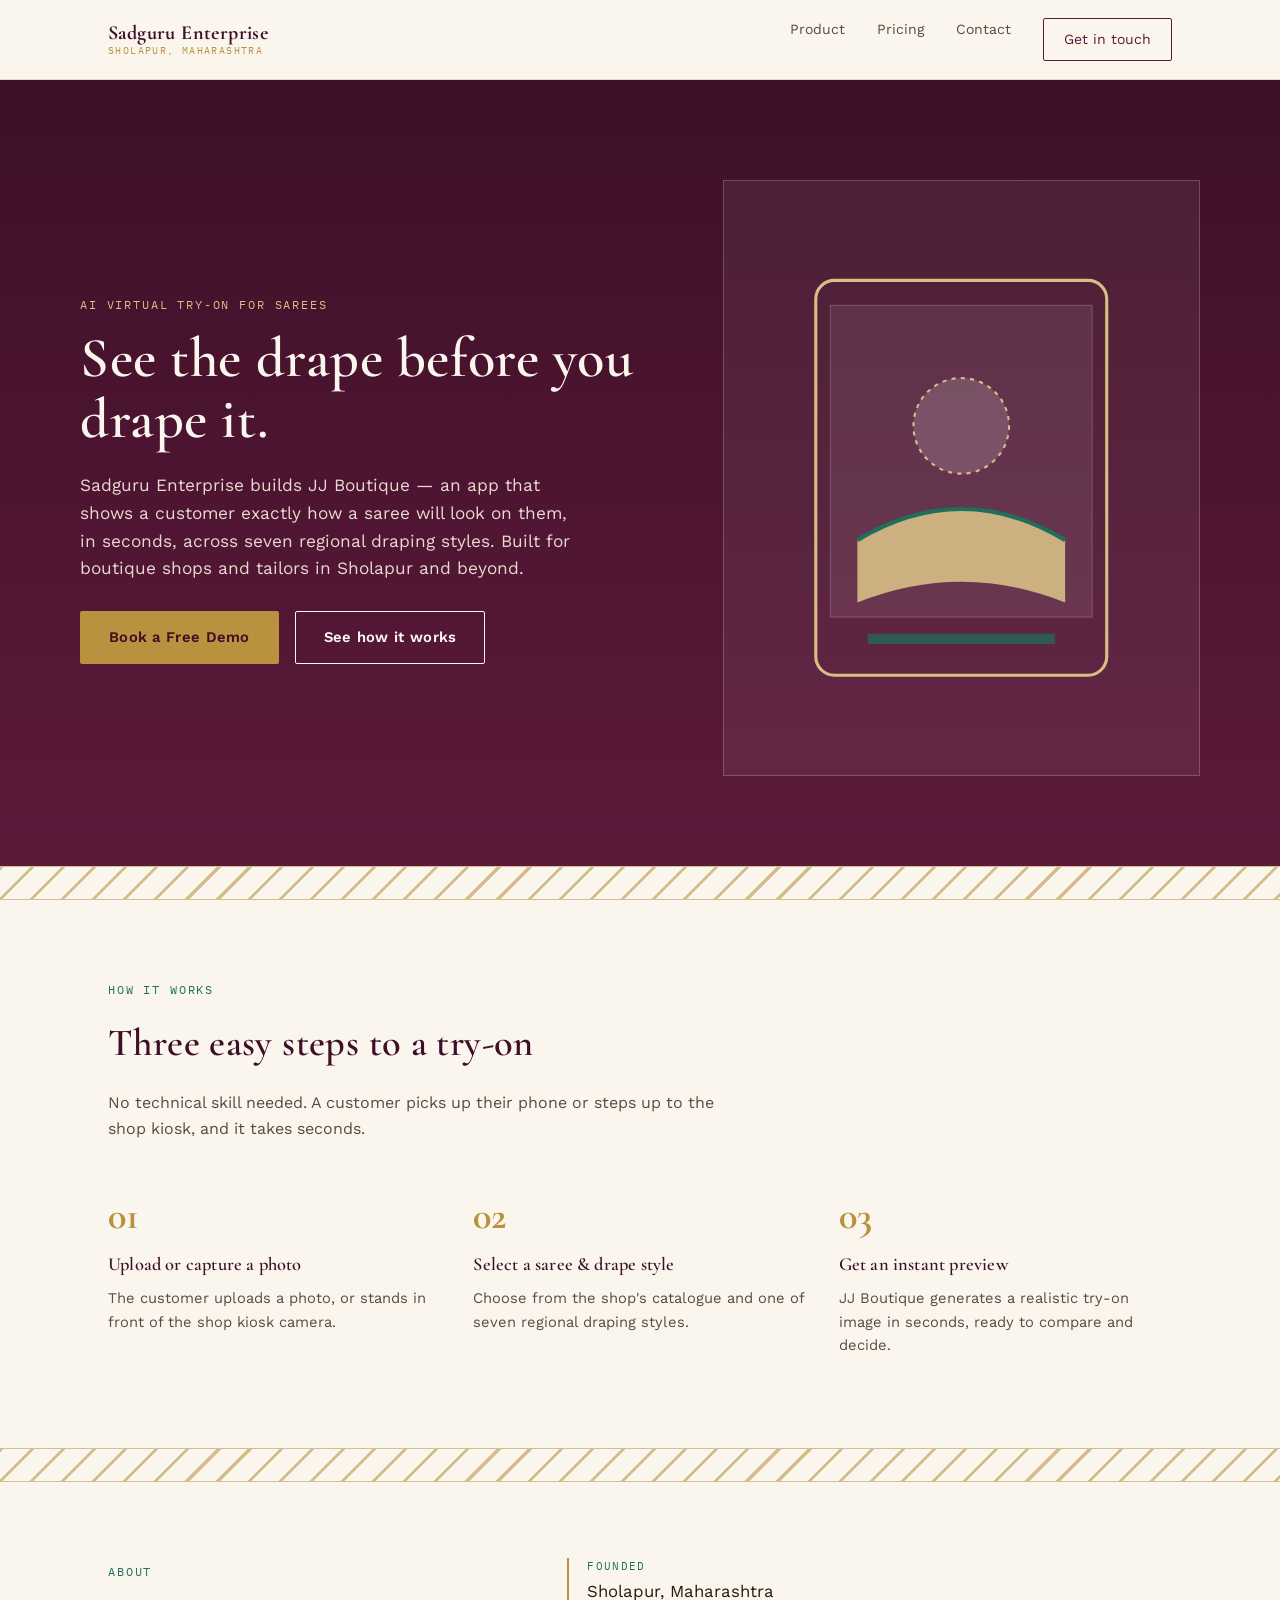
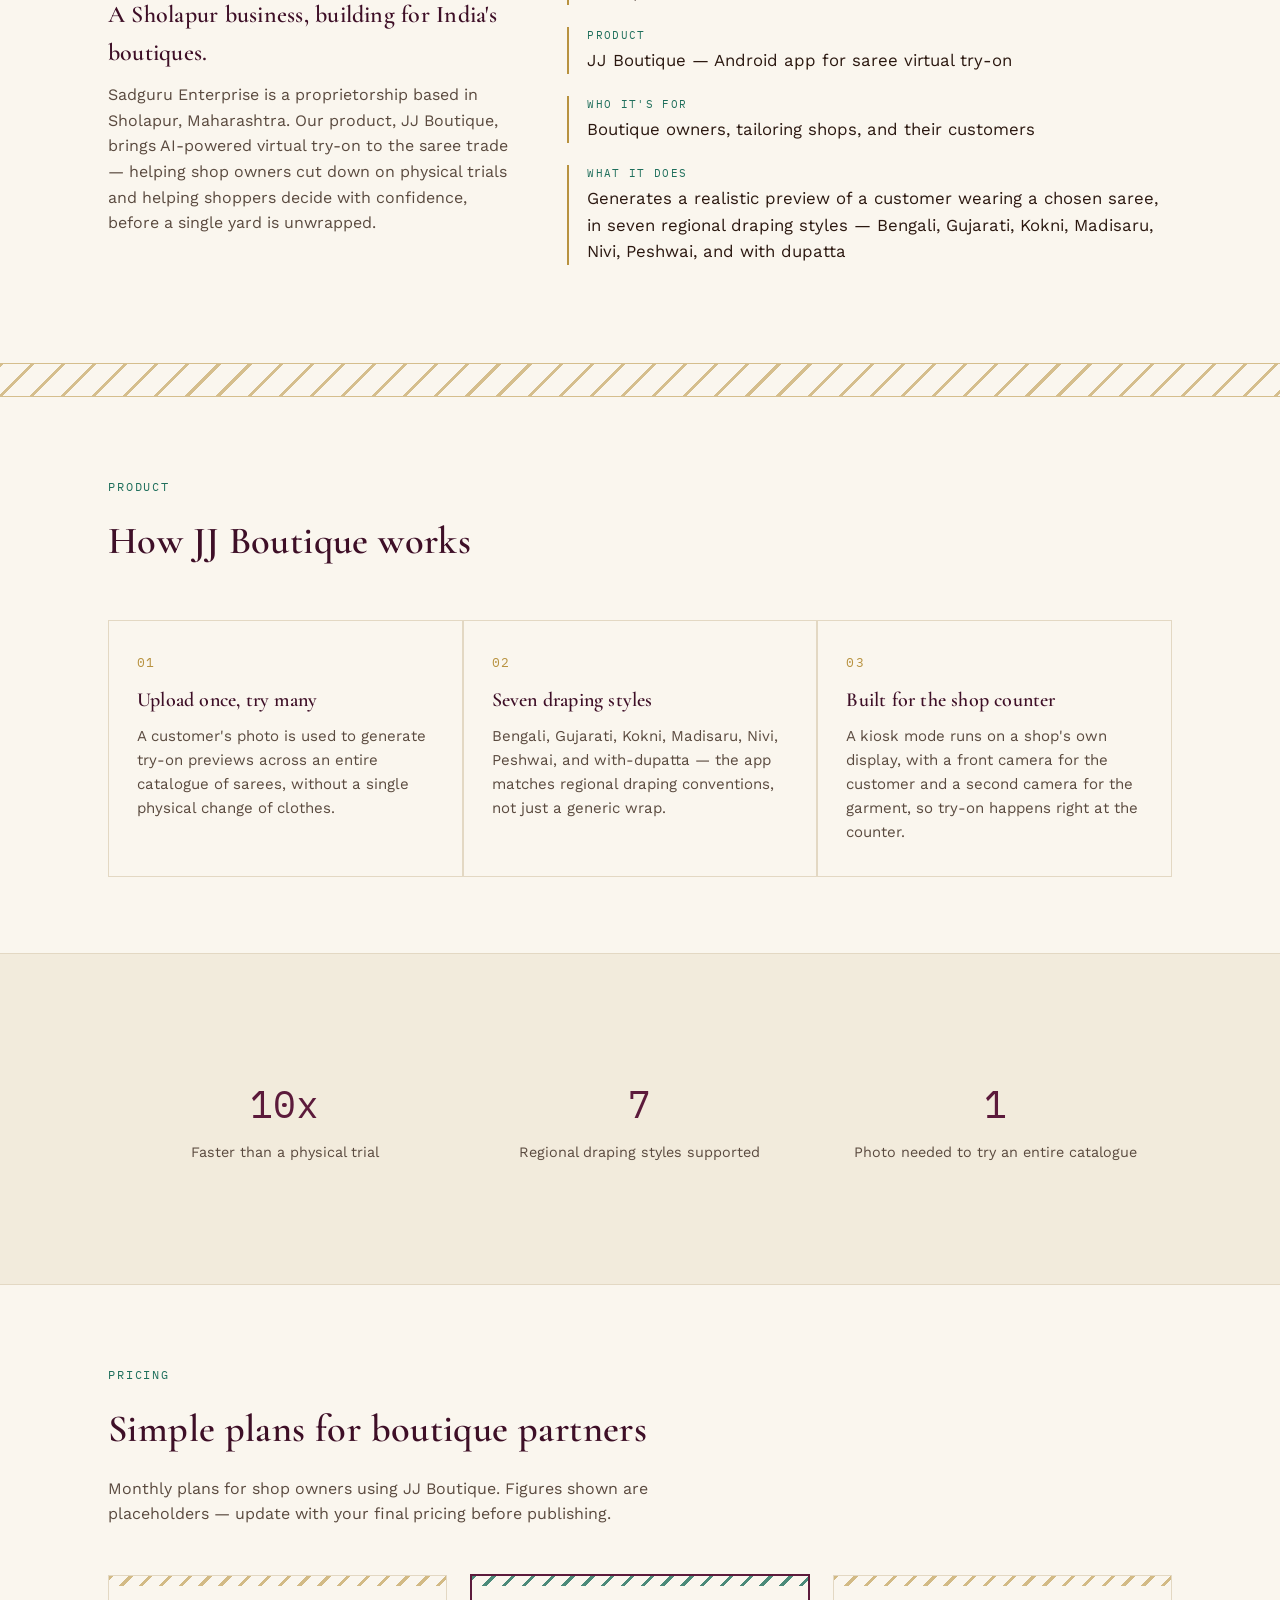
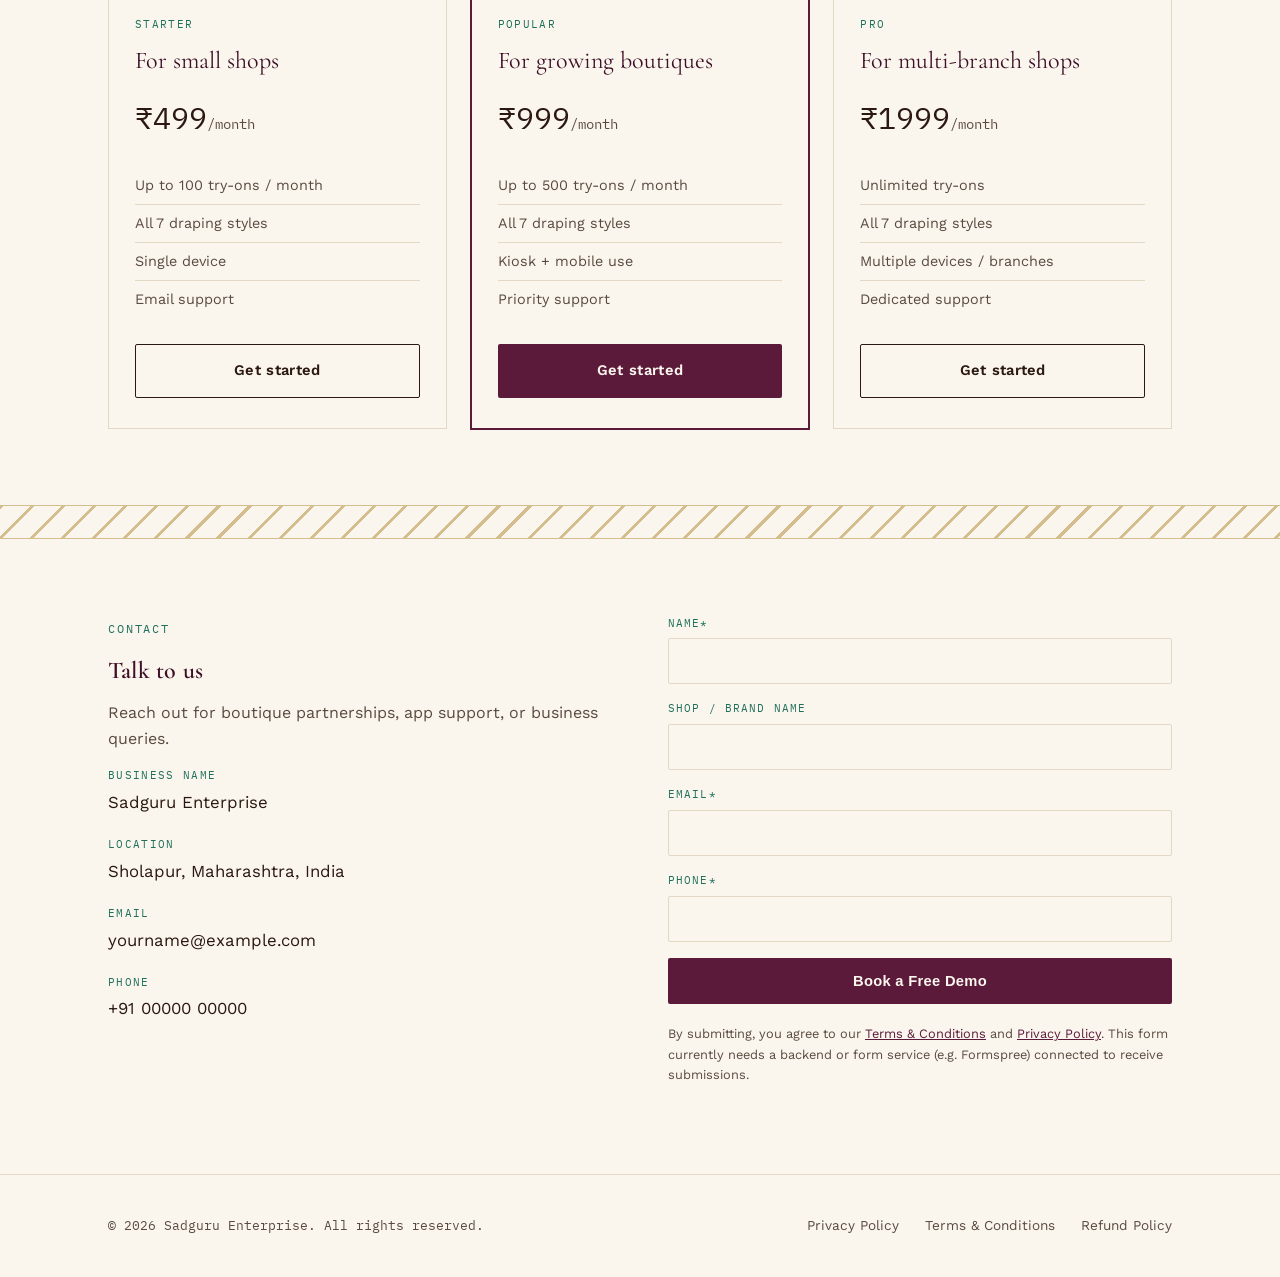
==== index.html @ 40f7894e "." ====
<!DOCTYPE html>
<html lang="en">
<head>
<meta charset="UTF-8">
<meta name="viewport" content="width=device-width, initial-scale=1.0">
<title>Sadguru Enterprise — Makers of JJ Boutique</title>
<meta name="description" content="Sadguru Enterprise, Sholapur — creators of JJ Boutique, an AI-powered saree virtual try-on app for boutiques, tailors and shoppers.">
<link rel="preconnect" href="https://fonts.googleapis.com">
<link href="https://fonts.googleapis.com/css2?family=Cormorant+Garamond:wght@500;600;700&family=Work+Sans:wght@400;500;600&family=IBM+Plex+Mono:wght@400;500&display=swap" rel="stylesheet">
<link rel="stylesheet" href="style.css">
</head>
<body>

<header>
  <div class="nav">
    <a href="#top" class="brand">
      <span class="brand-name">Sadguru Enterprise</span>
      <span class="brand-sub">Sholapur, Maharashtra</span>
    </a>
    <nav class="nav-links">
      <a href="#product">Product</a>
      <a href="#pricing">Pricing</a>
      <a href="#contact">Contact</a>
      <a href="#contact" class="nav-cta">Get in touch</a>
    </nav>
    <button class="menu-toggle" aria-label="Menu">&#9776;</button>
  </div>
</header>

<main id="top">

  <section class="hero-band">
    <div class="wrap hero" style="padding:0;">
      <div>
        <span class="eyebrow">AI Virtual Try-On for Sarees</span>
        <h1>See the drape before you drape it.</h1>
        <p class="lead">Sadguru Enterprise builds JJ Boutique — an app that shows a customer exactly how a saree will look on them, in seconds, across seven regional draping styles. Built for boutique shops and tailors in Sholapur and beyond.</p>
        <div class="hero-ctas">
          <a href="#contact" class="btn btn-primary">Book a Free Demo</a>
          <a href="#product" class="btn btn-ghost">See how it works</a>
        </div>
      </div>
      <div class="hero-art" style="background:rgba(255,255,255,.06); border-color:rgba(255,255,255,.2);">
        <svg viewBox="0 0 320 400" xmlns="http://www.w3.org/2000/svg" style="width:70%;">
          <rect x="20" y="10" width="280" height="380" rx="18" fill="none" stroke="#D8BE84" stroke-width="3"/>
          <rect x="34" y="34" width="252" height="300" fill="rgba(255,255,255,.08)" stroke="rgba(255,255,255,.2)"/>
          <path d="M60 260 Q160 200 260 260 L260 320 Q160 280 60 320 Z" fill="#D8BE84" opacity="0.9"/>
          <path d="M60 260 Q160 200 260 260" fill="none" stroke="#1F6F5C" stroke-width="4"/>
          <circle cx="160" cy="150" r="46" fill="rgba(255,255,255,.15)"/>
          <circle cx="160" cy="150" r="46" fill="none" stroke="#D8BE84" stroke-width="2" stroke-dasharray="4 5"/>
          <rect x="70" y="350" width="180" height="10" fill="#1F6F5C" opacity="0.7"/>
        </svg>
      </div>
    </div>
  </section>

  <div class="kinaari"></div>

  <section id="steps">
    <div class="wrap">
      <div class="section-head">
        <span class="eyebrow">How it works</span>
        <h2>Three easy steps to a try-on</h2>
        <p>No technical skill needed. A customer picks up their phone or steps up to the shop kiosk, and it takes seconds.</p>
      </div>
      <div class="steps">
        <div class="step">
          <div class="step-num">01</div>
          <h3>Upload or capture a photo</h3>
          <p>The customer uploads a photo, or stands in front of the shop kiosk camera.</p>
        </div>
        <div class="step">
          <div class="step-num">02</div>
          <h3>Select a saree &amp; drape style</h3>
          <p>Choose from the shop's catalogue and one of seven regional draping styles.</p>
        </div>
        <div class="step">
          <div class="step-num">03</div>
          <h3>Get an instant preview</h3>
          <p>JJ Boutique generates a realistic try-on image in seconds, ready to compare and decide.</p>
        </div>
      </div>
    </div>
  </section>

  <div class="kinaari"></div>

  <section id="about">
    <div class="wrap about-grid">
      <div>
        <span class="eyebrow">About</span>
        <h2>A Sholapur business, building for India's boutiques.</h2>
        <p>Sadguru Enterprise is a proprietorship based in Sholapur, Maharashtra. Our product, JJ Boutique, brings AI-powered virtual try-on to the saree trade — helping shop owners cut down on physical trials and helping shoppers decide with confidence, before a single yard is unwrapped.</p>
      </div>
      <div>
        <div class="about-fact">
          <div class="label">Founded</div>
          <div class="value">Sholapur, Maharashtra</div>
        </div>
        <div class="about-fact">
          <div class="label">Product</div>
          <div class="value">JJ Boutique — Android app for saree virtual try-on</div>
        </div>
        <div class="about-fact">
          <div class="label">Who it's for</div>
          <div class="value">Boutique owners, tailoring shops, and their customers</div>
        </div>
        <div class="about-fact">
          <div class="label">What it does</div>
          <div class="value">Generates a realistic preview of a customer wearing a chosen saree, in seven regional draping styles — Bengali, Gujarati, Kokni, Madisaru, Nivi, Peshwai, and with dupatta</div>
        </div>
      </div>
    </div>
  </section>

  <div class="kinaari"></div>

  <section id="product">
    <div class="wrap">
      <div class="section-head">
        <span class="eyebrow">Product</span>
        <h2>How JJ Boutique works</h2>
      </div>
      <div class="feature-grid">
        <div class="feature-card">
          <div class="num">01</div>
          <h3>Upload once, try many</h3>
          <p>A customer's photo is used to generate try-on previews across an entire catalogue of sarees, without a single physical change of clothes.</p>
        </div>
        <div class="feature-card">
          <div class="num">02</div>
          <h3>Seven draping styles</h3>
          <p>Bengali, Gujarati, Kokni, Madisaru, Nivi, Peshwai, and with-dupatta — the app matches regional draping conventions, not just a generic wrap.</p>
        </div>
        <div class="feature-card">
          <div class="num">03</div>
          <h3>Built for the shop counter</h3>
          <p>A kiosk mode runs on a shop's own display, with a front camera for the customer and a second camera for the garment, so try-on happens right at the counter.</p>
        </div>
      </div>
    </div>
  </section>

  <section class="stats-band">
    <div class="wrap">
      <div class="stats-grid">
        <div class="stat">
          <div class="stat-num">10x</div>
          <div class="stat-label">Faster than a physical trial</div>
        </div>
        <div class="stat">
          <div class="stat-num">7</div>
          <div class="stat-label">Regional draping styles supported</div>
        </div>
        <div class="stat">
          <div class="stat-num">1</div>
          <div class="stat-label">Photo needed to try an entire catalogue</div>
        </div>
      </div>
    </div>
  </section>

  <section id="pricing">
    <div class="wrap">
      <div class="section-head">
        <span class="eyebrow">Pricing</span>
        <h2>Simple plans for boutique partners</h2>
        <p>Monthly plans for shop owners using JJ Boutique. Figures shown are placeholders — update with your final pricing before publishing.</p>
      </div>
      <div class="pricing-grid">
        <div class="plan">
          <div class="plan-band"></div>
          <div class="plan-body">
            <div class="plan-tag">Starter</div>
            <div class="plan-name">For small shops</div>
            <div class="plan-price">₹499<span>/month</span></div>
            <ul>
              <li>Up to 100 try-ons / month</li>
              <li>All 7 draping styles</li>
              <li>Single device</li>
              <li>Email support</li>
            </ul>
            <a href="#contact" class="btn btn-ghost">Get started</a>
          </div>
        </div>
        <div class="plan popular">
          <div class="plan-band"></div>
          <div class="plan-body">
            <div class="plan-tag">Popular</div>
            <div class="plan-name">For growing boutiques</div>
            <div class="plan-price">₹999<span>/month</span></div>
            <ul>
              <li>Up to 500 try-ons / month</li>
              <li>All 7 draping styles</li>
              <li>Kiosk + mobile use</li>
              <li>Priority support</li>
            </ul>
            <a href="#contact" class="btn btn-primary">Get started</a>
          </div>
        </div>
        <div class="plan">
          <div class="plan-band"></div>
          <div class="plan-body">
            <div class="plan-tag">Pro</div>
            <div class="plan-name">For multi-branch shops</div>
            <div class="plan-price">₹1999<span>/month</span></div>
            <ul>
              <li>Unlimited try-ons</li>
              <li>All 7 draping styles</li>
              <li>Multiple devices / branches</li>
              <li>Dedicated support</li>
            </ul>
            <a href="#contact" class="btn btn-ghost">Get started</a>
          </div>
        </div>
      </div>
    </div>
  </section>

  <div class="kinaari"></div>

  <section id="contact">
    <div class="wrap contact-grid">
      <div>
        <span class="eyebrow">Contact</span>
        <h2>Talk to us</h2>
        <p>Reach out for boutique partnerships, app support, or business queries.</p>
        <div class="contact-item">
          <div class="label">Business name</div>
          <div class="value">Sadguru Enterprise</div>
        </div>
        <div class="contact-item">
          <div class="label">Location</div>
          <div class="value">Sholapur, Maharashtra, India</div>
        </div>
        <div class="contact-item">
          <div class="label">Email</div>
          <div class="value">yourname@example.com</div>
        </div>
        <div class="contact-item">
          <div class="label">Phone</div>
          <div class="value">+91 00000 00000</div>
        </div>
      </div>
      <div>
        <form class="contact-form" id="leadForm">
          <div>
            <label for="f-name">Name*</label>
            <input type="text" id="f-name" name="name" required>
          </div>
          <div>
            <label for="f-brand">Shop / Brand name</label>
            <input type="text" id="f-brand" name="brand">
          </div>
          <div>
            <label for="f-email">Email*</label>
            <input type="email" id="f-email" name="email" required>
          </div>
          <div>
            <label for="f-phone">Phone*</label>
            <input type="tel" id="f-phone" name="phone" required>
          </div>
          <button type="submit" class="btn btn-primary">Book a Free Demo</button>
          <p class="form-note">By submitting, you agree to our <a href="terms-and-conditions.html">Terms &amp; Conditions</a> and <a href="privacy-policy.html">Privacy Policy</a>. This form currently needs a backend or form service (e.g. Formspree) connected to receive submissions.</p>
        </form>
      </div>
    </div>
  </section>

</main>

<footer>
  <div class="wrap footer-grid">
    <div class="footer-copy">&copy; <span id="year"></span> Sadguru Enterprise. All rights reserved.</div>
    <div class="footer-links">
      <a href="privacy-policy.html">Privacy Policy</a>
      <a href="terms-and-conditions.html">Terms &amp; Conditions</a>
      <a href="refund-policy.html">Refund Policy</a>
    </div>
  </div>
</footer>

<script src="script.js"></script>
</body>
</html>
---- style.css ----
/* ===================================================
   Sadguru Enterprise — Design Tokens
   Palette inspired by saree zari-work: deep aubergine
   wine, antique brass, jade thread-accent, ivory ground.
   =================================================== */
:root{
  --ivory: #FAF6EE;
  --ivory-deep: #F2EBDC;
  --ink: #2B1810;
  --ink-soft: #5A4A3F;
  --wine: #5C1A3B;
  --wine-deep: #3E0F27;
  --gold: #B8923F;
  --gold-soft: #D8BE84;
  --jade: #1F6F5C;
  --line: #E3D8C3;
  --radius: 2px;
  --max: 1120px;

  --font-display: "Cormorant Garamond", "Georgia", serif;
  --font-body: "Work Sans", -apple-system, sans-serif;
  --font-mono: "IBM Plex Mono", monospace;
}

*{ box-sizing: border-box; }
html{ scroll-behavior: smooth; }
body{
  margin:0;
  background: var(--ivory);
  color: var(--ink);
  font-family: var(--font-body);
  line-height: 1.6;
  -webkit-font-smoothing: antialiased;
}
img,svg{ max-width:100%; display:block; }
a{ color: inherit; text-decoration:none; }
h1,h2,h3{
  font-family: var(--font-display);
  font-weight:600;
  color: var(--wine-deep);
  margin:0 0 .4em;
  letter-spacing: .01em;
}
p{ margin:0 0 1em; color: var(--ink-soft); }
.wrap{ max-width: var(--max); margin:0 auto; padding:0 28px; }
.eyebrow{
  font-family: var(--font-mono);
  font-size: .72rem;
  letter-spacing: .16em;
  text-transform: uppercase;
  color: var(--jade);
  display:inline-block;
  margin-bottom: 14px;
}

/* ---------- Header ---------- */
header{
  position: sticky; top:0; z-index: 50;
  background: rgba(250,246,238,.92);
  backdrop-filter: blur(8px);
  border-bottom: 1px solid var(--line);
}
.nav{
  display:flex; align-items:center; justify-content:space-between;
  padding: 18px 28px;
  max-width: var(--max); margin:0 auto;
}
.brand{ display:flex; flex-direction:column; line-height:1.1; }
.brand-name{
  font-family: var(--font-display);
  font-weight:700; font-size:1.25rem; color: var(--wine-deep);
  letter-spacing: .02em;
}
.brand-sub{
  font-family: var(--font-mono); font-size:.62rem;
  letter-spacing:.14em; text-transform:uppercase; color: var(--gold);
  margin-top:2px;
}
.nav-links{ display:flex; gap:32px; }
.nav-links a{
  font-size:.88rem; color: var(--ink-soft);
  transition: color .2s;
}
.nav-links a:hover{ color: var(--wine); }
.nav-cta{
  border:1px solid var(--wine); padding:9px 20px;
  font-size:.85rem; color: var(--wine) !important;
  border-radius: var(--radius);
}
.nav-cta:hover{ background: var(--wine); color: var(--ivory) !important; }
.menu-toggle{ display:none; background:none; border:none; font-size:1.5rem; color:var(--wine); cursor:pointer; }

/* ---------- Woven border divider (signature element) ---------- */
.kinaari{
  height: 34px;
  width:100%;
  background-image: repeating-linear-gradient(
    135deg,
    var(--gold) 0 3px,
    transparent 3px 22px
  );
  position: relative;
  opacity:.55;
}
.kinaari::before, .kinaari::after{
  content:"";
  position:absolute; left:0; right:0; height:1px;
  background: var(--gold);
}
.kinaari::before{ top:0; }
.kinaari::after{ bottom:0; }

/* ---------- Hero ---------- */
.hero{
  padding: 88px 0 70px;
  display:grid; grid-template-columns: 1.1fr .9fr; gap:60px; align-items:center;
}
.hero h1{ font-size: clamp(2.4rem, 4.4vw, 3.6rem); line-height:1.08; }
.hero p.lead{ font-size:1.08rem; max-width: 46ch; }
.hero-ctas{ display:flex; gap:16px; margin-top:28px; flex-wrap:wrap; }
.btn{
  display:inline-block; padding:14px 28px;
  font-size:.92rem; font-weight:600; letter-spacing:.02em;
  border-radius: var(--radius); border:1px solid transparent;
  cursor:pointer; transition: all .2s;
}
.btn-primary{ background: var(--wine); color: var(--ivory); }
.btn-primary:hover{ background: var(--wine-deep); }
.btn-ghost{ border-color: var(--ink); color: var(--ink); }
.btn-ghost:hover{ border-color: var(--wine); color: var(--wine); }

.hero-art{
  aspect-ratio: 4/5; background: var(--ivory-deep);
  border: 1px solid var(--line);
  display:flex; align-items:center; justify-content:center;
  position:relative; overflow:hidden;
}

/* ---------- Section shell ---------- */
section{ padding: 76px 0; }
.section-head{ max-width: 640px; margin-bottom: 48px; }
.section-head h2{ font-size: clamp(1.8rem,3vw,2.4rem); }

/* ---------- About ---------- */
.about-grid{ display:grid; grid-template-columns: .8fr 1.2fr; gap:56px; }
.about-fact{ border-left:2px solid var(--gold); padding-left:18px; margin-bottom:22px; }
.about-fact .label{ font-family: var(--font-mono); font-size:.7rem; letter-spacing:.12em; text-transform:uppercase; color:var(--jade); }
.about-fact .value{ font-size:1.05rem; color: var(--ink); margin-top:2px; }

/* ---------- Features ---------- */
.feature-grid{ display:grid; grid-template-columns: repeat(3,1fr); gap:2px; background: var(--line); border:1px solid var(--line); }
.feature-card{ background: var(--ivory); padding:32px 28px; }
.feature-card .num{ font-family: var(--font-mono); color: var(--gold); font-size:.8rem; letter-spacing:.1em; }
.feature-card h3{ font-size:1.25rem; margin-top:10px; }
.feature-card p{ font-size:.94rem; margin-bottom:0; }

/* ---------- Pricing ---------- */
.pricing-grid{ display:grid; grid-template-columns: repeat(3,1fr); gap:24px; }
.plan{
  border:1px solid var(--line); background: var(--ivory);
  padding:0; position:relative; display:flex; flex-direction:column;
}
.plan-band{ height:10px; background-image: repeating-linear-gradient(135deg, var(--gold) 0 3px, transparent 3px 14px); opacity:.6; }
.plan.popular{ border-color: var(--wine); box-shadow: 0 0 0 1px var(--wine); }
.plan.popular .plan-band{ background-image: repeating-linear-gradient(135deg, var(--jade) 0 3px, transparent 3px 14px); opacity:.8; }
.plan-body{ padding: 30px 26px; flex:1; display:flex; flex-direction:column; }
.plan-tag{ font-family: var(--font-mono); font-size:.7rem; letter-spacing:.12em; text-transform:uppercase; color: var(--jade); margin-bottom:8px; }
.plan-name{ font-family: var(--font-display); font-size:1.5rem; color: var(--wine-deep); }
.plan-price{ font-family: var(--font-mono); font-size:1.9rem; color: var(--ink); margin:14px 0 4px; }
.plan-price span{ font-size:.85rem; color: var(--ink-soft); }
.plan ul{ list-style:none; padding:0; margin:20px 0 26px; flex:1; }
.plan li{ font-size:.9rem; color: var(--ink-soft); padding:7px 0; border-top:1px solid var(--line); }
.plan li:first-child{ border-top:none; }
.plan .btn{ width:100%; text-align:center; }

/* ---------- Hero (SaaS-style, full bleed) ---------- */
.hero-band{
  background: linear-gradient(180deg, var(--wine-deep) 0%, var(--wine) 100%);
  color: var(--ivory);
  padding: 100px 0 90px;
}
.hero-band .eyebrow{ color: var(--gold-soft); }
.hero-band h1{ color: var(--ivory); }
.hero-band p.lead{ color: #E9D9CF; }
.hero-band .btn-primary{ background: var(--gold); color: var(--wine-deep); }
.hero-band .btn-primary:hover{ background: var(--gold-soft); }
.hero-band .btn-ghost{ border-color: var(--ivory); color: var(--ivory); }
.hero-band .btn-ghost:hover{ border-color: var(--gold-soft); color: var(--gold-soft); }

/* ---------- Steps ---------- */
.steps{ display:grid; grid-template-columns: repeat(3,1fr); gap:32px; counter-reset: step; }
.step{ position:relative; padding-top:8px; }
.step .step-num{
  font-family: var(--font-display); font-size:2.4rem; font-weight:700;
  color: var(--gold); line-height:1; margin-bottom:14px;
}
.step h3{ font-size:1.15rem; margin-bottom:8px; }
.step p{ font-size:.92rem; }

/* ---------- Stats ---------- */
.stats-band{ background: var(--ivory-deep); border-top:1px solid var(--line); border-bottom:1px solid var(--line); }
.stats-grid{ display:grid; grid-template-columns: repeat(3,1fr); gap:2px; }
.stat{ text-align:center; padding: 44px 20px; }
.stat .stat-num{ font-family: var(--font-mono); font-size:2.4rem; color: var(--wine); }
.stat .stat-label{ font-size:.9rem; color: var(--ink-soft); margin-top:6px; }

/* ---------- Contact ---------- */
.contact-grid{ display:grid; grid-template-columns: 1fr 1fr; gap:56px; }
.contact-item{ margin-bottom:20px; }
.contact-item .label{ font-family: var(--font-mono); font-size:.7rem; letter-spacing:.12em; text-transform:uppercase; color: var(--jade); }
.contact-item .value{ font-size:1.05rem; margin-top:4px; }

.contact-form{ display:flex; flex-direction:column; gap:16px; }
.contact-form label{
  font-family: var(--font-mono); font-size:.7rem; letter-spacing:.1em;
  text-transform:uppercase; color: var(--jade); margin-bottom:6px; display:block;
}
.contact-form input{
  width:100%; padding:13px 14px; border:1px solid var(--line);
  background: var(--ivory); font-family: var(--font-body); font-size:.95rem;
  border-radius: var(--radius); color: var(--ink);
}
.contact-form input:focus{ outline:2px solid var(--jade); outline-offset:1px; }
.form-note{ font-size:.8rem; color: var(--ink-soft); margin-top:4px; }
.form-note a{ color: var(--wine); text-decoration:underline; }

/* ---------- Footer ---------- */
footer{ border-top:1px solid var(--line); padding: 40px 0; }
.footer-grid{ display:flex; justify-content:space-between; align-items:center; flex-wrap:wrap; gap:16px; }
.footer-links{ display:flex; gap:26px; }
.footer-links a{ font-size:.85rem; color: var(--ink-soft); }
.footer-links a:hover{ color: var(--wine); }
.footer-copy{ font-size:.8rem; color: var(--ink-soft); font-family: var(--font-mono); }

/* ---------- Legal pages ---------- */
.legal{ padding: 60px 0 90px; }
.legal .wrap{ max-width: 760px; }
.legal h2{ font-size:1.9rem; margin-top:2.2em; }
.legal h2:first-of-type{ margin-top:0; }
.legal p, .legal li{ color: var(--ink-soft); font-size:.98rem; }
.legal .updated{ font-family: var(--font-mono); font-size:.75rem; color: var(--jade); letter-spacing:.08em; text-transform:uppercase; }

/* ---------- Responsive ---------- */
@media (max-width: 860px){
  .nav-links{ display:none; }
  .menu-toggle{ display:block; }
  .hero{ grid-template-columns:1fr; padding-top:56px; }
  .about-grid, .contact-grid{ grid-template-columns:1fr; gap:36px; }
  .feature-grid{ grid-template-columns:1fr; }
  .pricing-grid{ grid-template-columns:1fr; }
  .steps{ grid-template-columns:1fr; }
  .stats-grid{ grid-template-columns:1fr; }
}
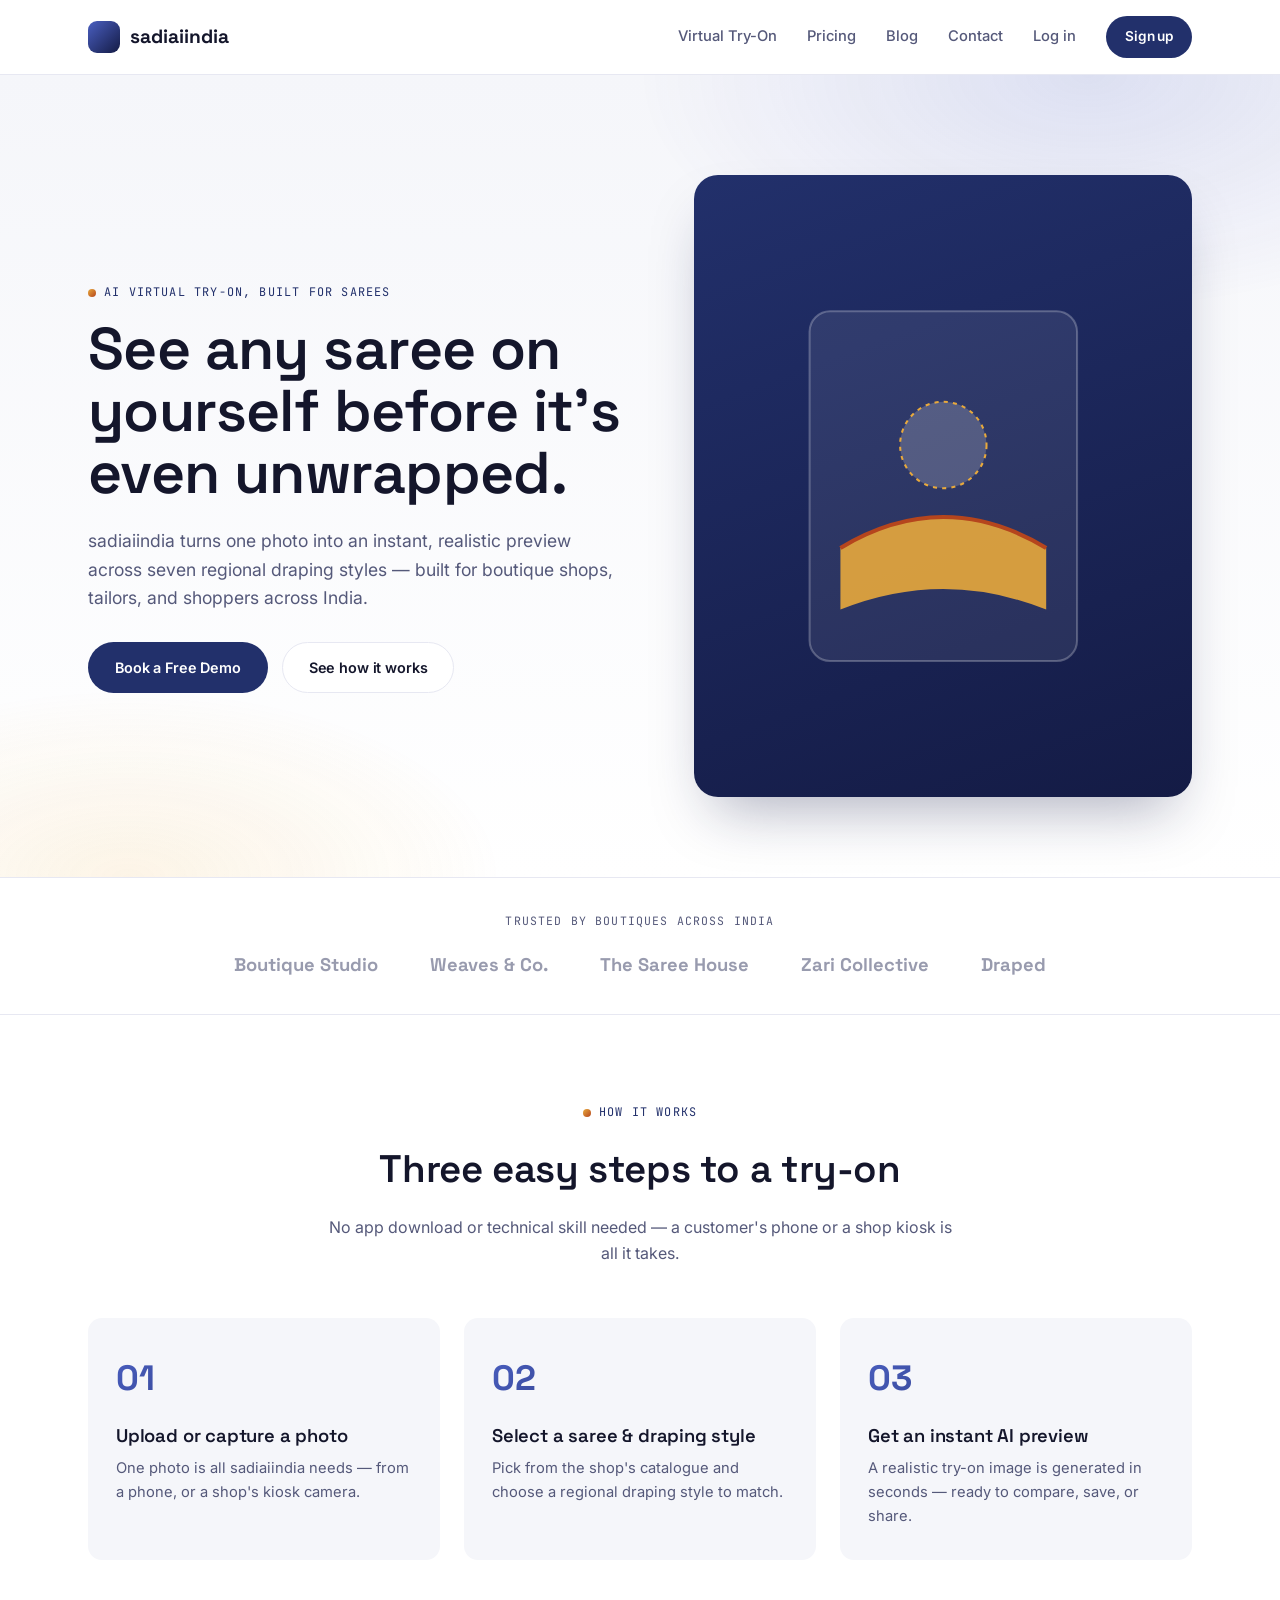
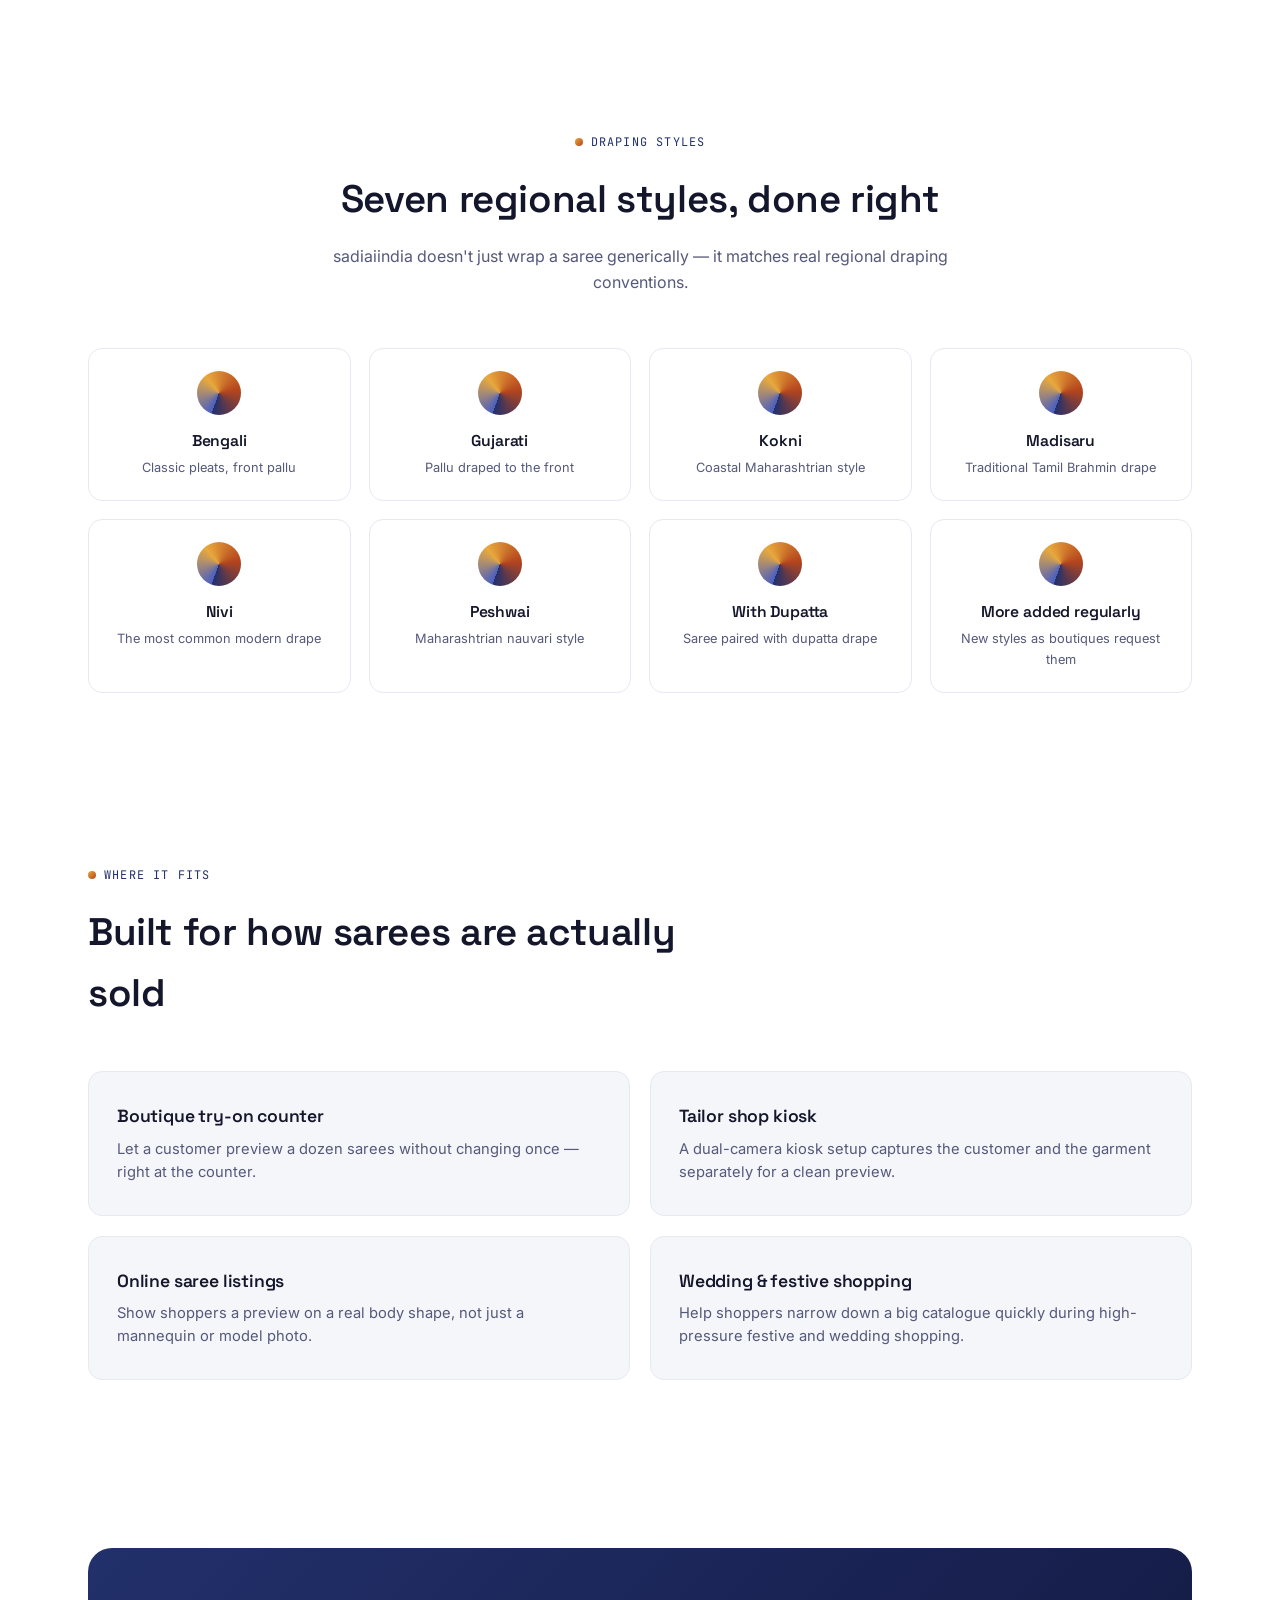
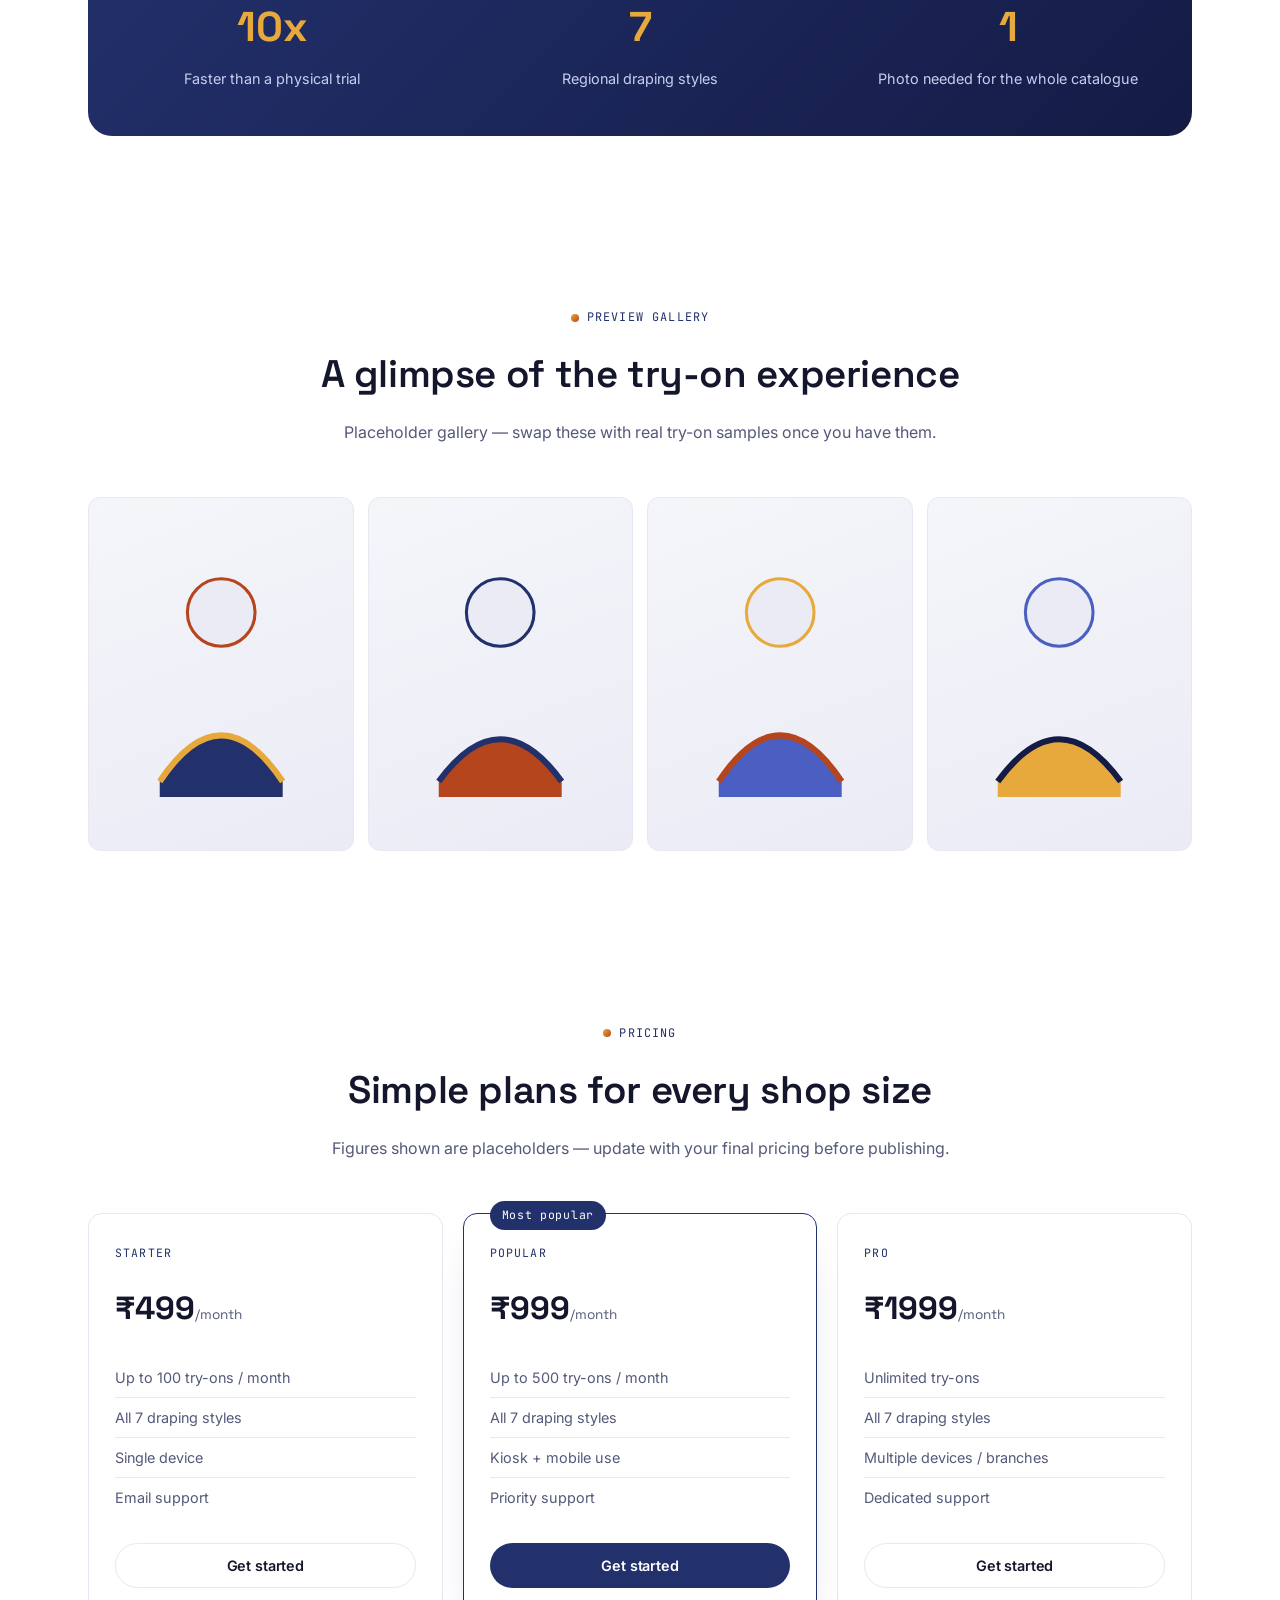
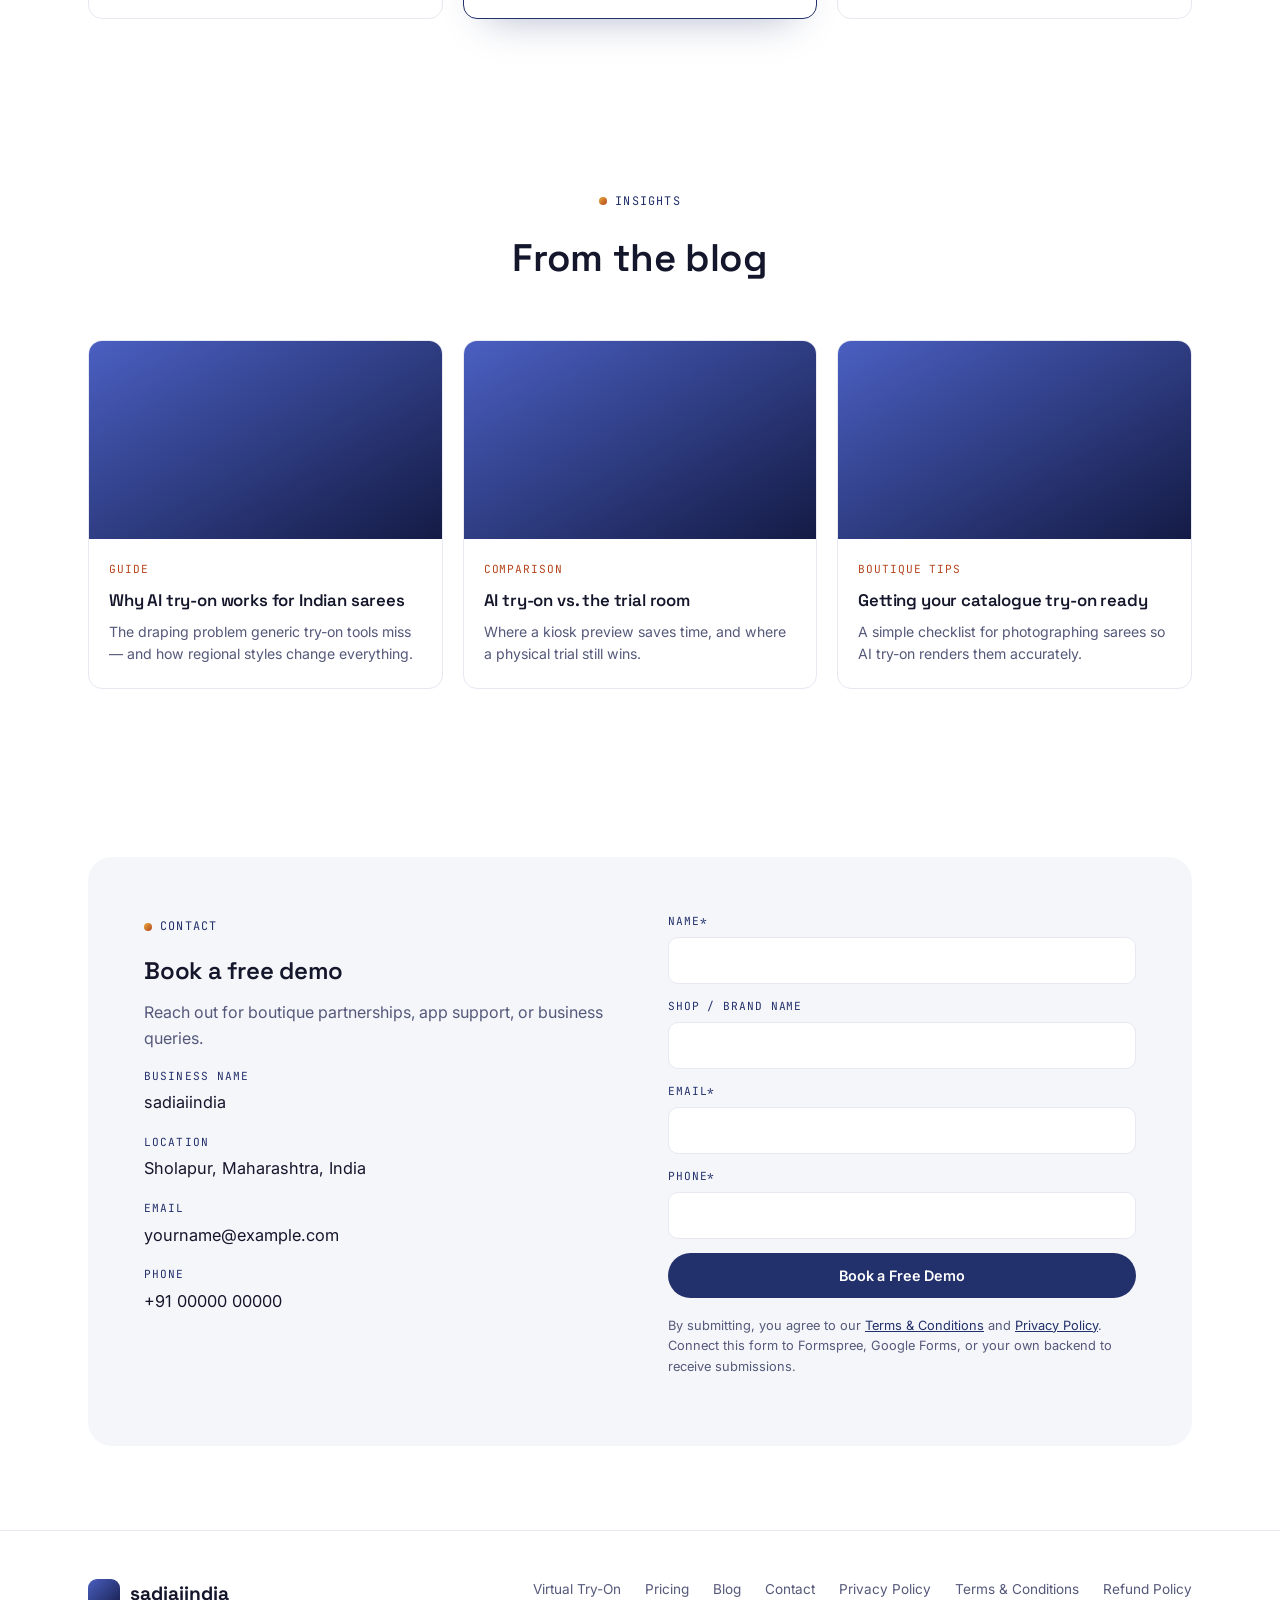
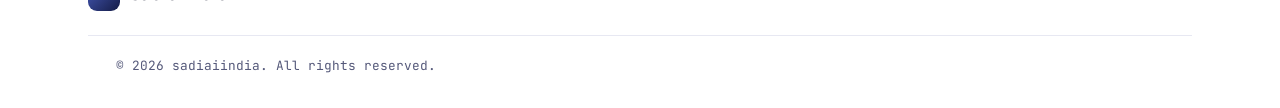
==== commit a7dcc223: "update" ====
--- a/index.html
+++ b/index.html
@@ -3,10 +3,10 @@
 <head>
 <meta charset="UTF-8">
 <meta name="viewport" content="width=device-width, initial-scale=1.0">
-<title>Sadguru Enterprise — Makers of JJ Boutique</title>
-<meta name="description" content="Sadguru Enterprise, Sholapur — creators of JJ Boutique, an AI-powered saree virtual try-on app for boutiques, tailors and shoppers.">
+<title>sadiaiindia — AI Virtual Try-On for Sarees</title>
+<meta name="description" content="sadiaiindia lets boutiques and shoppers preview any saree instantly with AI — seven regional draping styles, one photo, seconds to see it.">
 <link rel="preconnect" href="https://fonts.googleapis.com">
-<link href="https://fonts.googleapis.com/css2?family=Cormorant+Garamond:wght@500;600;700&family=Work+Sans:wght@400;500;600&family=IBM+Plex+Mono:wght@400;500&display=swap" rel="stylesheet">
+<link href="https://fonts.googleapis.com/css2?family=Space+Grotesk:wght@500;600;700&family=Inter:wght@400;500;600;700&family=JetBrains+Mono:wght@400;500&display=swap" rel="stylesheet">
 <link rel="stylesheet" href="style.css">
 </head>
 <body>
@@ -14,14 +14,16 @@
 <header>
   <div class="nav">
     <a href="#top" class="brand">
-      <span class="brand-name">Sadguru Enterprise</span>
-      <span class="brand-sub">Sholapur, Maharashtra</span>
+      <span class="brand-mark"></span>
+      <span class="brand-name">sadiaiindia</span>
     </a>
     <nav class="nav-links">
-      <a href="#product">Product</a>
+      <a href="#try-on">Virtual Try-On</a>
       <a href="#pricing">Pricing</a>
+      <a href="#blog">Blog</a>
       <a href="#contact">Contact</a>
-      <a href="#contact" class="nav-cta">Get in touch</a>
+      <a href="login.html">Log in</a>
+      <a href="signup.html" class="btn btn-primary btn-sm">Sign up</a>
     </nav>
     <button class="menu-toggle" aria-label="Menu">&#9776;</button>
   </div>
@@ -29,132 +31,173 @@
 
 <main id="top">
 
-  <section class="hero-band">
-    <div class="wrap hero" style="padding:0;">
+  <section class="hero">
+    <div class="dye-wash"></div>
+    <div class="wrap hero-inner">
       <div>
-        <span class="eyebrow">AI Virtual Try-On for Sarees</span>
-        <h1>See the drape before you drape it.</h1>
-        <p class="lead">Sadguru Enterprise builds JJ Boutique — an app that shows a customer exactly how a saree will look on them, in seconds, across seven regional draping styles. Built for boutique shops and tailors in Sholapur and beyond.</p>
+        <span class="eyebrow">AI Virtual Try-On, Built for Sarees</span>
+        <h1>See any saree on yourself before it's even unwrapped.</h1>
+        <p class="lead">sadiaiindia turns one photo into an instant, realistic preview across seven regional draping styles — built for boutique shops, tailors, and shoppers across India.</p>
         <div class="hero-ctas">
           <a href="#contact" class="btn btn-primary">Book a Free Demo</a>
-          <a href="#product" class="btn btn-ghost">See how it works</a>
-        </div>
-      </div>
-      <div class="hero-art" style="background:rgba(255,255,255,.06); border-color:rgba(255,255,255,.2);">
-        <svg viewBox="0 0 320 400" xmlns="http://www.w3.org/2000/svg" style="width:70%;">
-          <rect x="20" y="10" width="280" height="380" rx="18" fill="none" stroke="#D8BE84" stroke-width="3"/>
-          <rect x="34" y="34" width="252" height="300" fill="rgba(255,255,255,.08)" stroke="rgba(255,255,255,.2)"/>
-          <path d="M60 260 Q160 200 260 260 L260 320 Q160 280 60 320 Z" fill="#D8BE84" opacity="0.9"/>
-          <path d="M60 260 Q160 200 260 260" fill="none" stroke="#1F6F5C" stroke-width="4"/>
-          <circle cx="160" cy="150" r="46" fill="rgba(255,255,255,.15)"/>
-          <circle cx="160" cy="150" r="46" fill="none" stroke="#D8BE84" stroke-width="2" stroke-dasharray="4 5"/>
-          <rect x="70" y="350" width="180" height="10" fill="#1F6F5C" opacity="0.7"/>
+          <a href="#try-on" class="btn btn-ghost">See how it works</a>
+        </div>
+      </div>
+      <div class="hero-art">
+        <svg viewBox="0 0 300 360" xmlns="http://www.w3.org/2000/svg" style="width:62%;">
+          <rect x="20" y="10" width="260" height="340" rx="20" fill="rgba(255,255,255,.08)" stroke="rgba(255,255,255,.25)" stroke-width="2"/>
+          <path d="M50 240 Q150 180 250 240 L250 300 Q150 260 50 300 Z" fill="#E8A93C" opacity="0.9"/>
+          <path d="M50 240 Q150 180 250 240" fill="none" stroke="#B5451D" stroke-width="4"/>
+          <circle cx="150" cy="140" r="42" fill="rgba(255,255,255,.18)"/>
+          <circle cx="150" cy="140" r="42" fill="none" stroke="#E8A93C" stroke-width="2" stroke-dasharray="4 5"/>
         </svg>
       </div>
     </div>
   </section>
 
-  <div class="kinaari"></div>
-
-  <section id="steps">
+  <section class="trusted">
+    <div class="wrap">
+      <div class="trusted-label">Trusted by boutiques across India</div>
+      <div class="trusted-row">
+        <span>Boutique Studio</span>
+        <span>Weaves &amp; Co.</span>
+        <span>The Saree House</span>
+        <span>Zari Collective</span>
+        <span>Draped</span>
+      </div>
+    </div>
+  </section>
+
+  <section id="try-on">
     <div class="wrap">
       <div class="section-head">
         <span class="eyebrow">How it works</span>
         <h2>Three easy steps to a try-on</h2>
-        <p>No technical skill needed. A customer picks up their phone or steps up to the shop kiosk, and it takes seconds.</p>
+        <p>No app download or technical skill needed — a customer's phone or a shop kiosk is all it takes.</p>
       </div>
       <div class="steps">
         <div class="step">
           <div class="step-num">01</div>
           <h3>Upload or capture a photo</h3>
-          <p>The customer uploads a photo, or stands in front of the shop kiosk camera.</p>
+          <p>One photo is all sadiaiindia needs — from a phone, or a shop's kiosk camera.</p>
         </div>
         <div class="step">
           <div class="step-num">02</div>
-          <h3>Select a saree &amp; drape style</h3>
-          <p>Choose from the shop's catalogue and one of seven regional draping styles.</p>
+          <h3>Select a saree &amp; draping style</h3>
+          <p>Pick from the shop's catalogue and choose a regional draping style to match.</p>
         </div>
         <div class="step">
           <div class="step-num">03</div>
-          <h3>Get an instant preview</h3>
-          <p>JJ Boutique generates a realistic try-on image in seconds, ready to compare and decide.</p>
-        </div>
-      </div>
-    </div>
-  </section>
-
-  <div class="kinaari"></div>
-
-  <section id="about">
-    <div class="wrap about-grid">
-      <div>
-        <span class="eyebrow">About</span>
-        <h2>A Sholapur business, building for India's boutiques.</h2>
-        <p>Sadguru Enterprise is a proprietorship based in Sholapur, Maharashtra. Our product, JJ Boutique, brings AI-powered virtual try-on to the saree trade — helping shop owners cut down on physical trials and helping shoppers decide with confidence, before a single yard is unwrapped.</p>
-      </div>
-      <div>
-        <div class="about-fact">
-          <div class="label">Founded</div>
-          <div class="value">Sholapur, Maharashtra</div>
-        </div>
-        <div class="about-fact">
-          <div class="label">Product</div>
-          <div class="value">JJ Boutique — Android app for saree virtual try-on</div>
-        </div>
-        <div class="about-fact">
-          <div class="label">Who it's for</div>
-          <div class="value">Boutique owners, tailoring shops, and their customers</div>
-        </div>
-        <div class="about-fact">
-          <div class="label">What it does</div>
-          <div class="value">Generates a realistic preview of a customer wearing a chosen saree, in seven regional draping styles — Bengali, Gujarati, Kokni, Madisaru, Nivi, Peshwai, and with dupatta</div>
-        </div>
-      </div>
-    </div>
-  </section>
-
-  <div class="kinaari"></div>
-
-  <section id="product">
-    <div class="wrap">
-      <div class="section-head">
-        <span class="eyebrow">Product</span>
-        <h2>How JJ Boutique works</h2>
-      </div>
-      <div class="feature-grid">
-        <div class="feature-card">
-          <div class="num">01</div>
-          <h3>Upload once, try many</h3>
-          <p>A customer's photo is used to generate try-on previews across an entire catalogue of sarees, without a single physical change of clothes.</p>
-        </div>
-        <div class="feature-card">
-          <div class="num">02</div>
-          <h3>Seven draping styles</h3>
-          <p>Bengali, Gujarati, Kokni, Madisaru, Nivi, Peshwai, and with-dupatta — the app matches regional draping conventions, not just a generic wrap.</p>
-        </div>
-        <div class="feature-card">
-          <div class="num">03</div>
-          <h3>Built for the shop counter</h3>
-          <p>A kiosk mode runs on a shop's own display, with a front camera for the customer and a second camera for the garment, so try-on happens right at the counter.</p>
-        </div>
-      </div>
-    </div>
-  </section>
-
-  <section class="stats-band">
-    <div class="wrap">
-      <div class="stats-grid">
-        <div class="stat">
-          <div class="stat-num">10x</div>
-          <div class="stat-label">Faster than a physical trial</div>
-        </div>
-        <div class="stat">
-          <div class="stat-num">7</div>
-          <div class="stat-label">Regional draping styles supported</div>
-        </div>
-        <div class="stat">
-          <div class="stat-num">1</div>
-          <div class="stat-label">Photo needed to try an entire catalogue</div>
+          <h3>Get an instant AI preview</h3>
+          <p>A realistic try-on image is generated in seconds — ready to compare, save, or share.</p>
+        </div>
+      </div>
+    </div>
+  </section>
+
+  <section id="styles">
+    <div class="wrap">
+      <div class="section-head">
+        <span class="eyebrow">Draping styles</span>
+        <h2>Seven regional styles, done right</h2>
+        <p>sadiaiindia doesn't just wrap a saree generically — it matches real regional draping conventions.</p>
+      </div>
+      <div class="style-grid">
+        <div class="style-card"><div class="style-swatch"></div><h3>Bengali</h3><p>Classic pleats, front pallu</p></div>
+        <div class="style-card"><div class="style-swatch"></div><h3>Gujarati</h3><p>Pallu draped to the front</p></div>
+        <div class="style-card"><div class="style-swatch"></div><h3>Kokni</h3><p>Coastal Maharashtrian style</p></div>
+        <div class="style-card"><div class="style-swatch"></div><h3>Madisaru</h3><p>Traditional Tamil Brahmin drape</p></div>
+        <div class="style-card"><div class="style-swatch"></div><h3>Nivi</h3><p>The most common modern drape</p></div>
+        <div class="style-card"><div class="style-swatch"></div><h3>Peshwai</h3><p>Maharashtrian nauvari style</p></div>
+        <div class="style-card"><div class="style-swatch"></div><h3>With Dupatta</h3><p>Saree paired with dupatta drape</p></div>
+        <div class="style-card"><div class="style-swatch"></div><h3>More added regularly</h3><p>New styles as boutiques request them</p></div>
+      </div>
+    </div>
+  </section>
+
+  <section id="usecases">
+    <div class="wrap">
+      <div class="section-head left">
+        <span class="eyebrow">Where it fits</span>
+        <h2>Built for how sarees are actually sold</h2>
+      </div>
+      <div class="usecase-grid">
+        <div class="usecase-card">
+          <h3>Boutique try-on counter</h3>
+          <p>Let a customer preview a dozen sarees without changing once — right at the counter.</p>
+        </div>
+        <div class="usecase-card">
+          <h3>Tailor shop kiosk</h3>
+          <p>A dual-camera kiosk setup captures the customer and the garment separately for a clean preview.</p>
+        </div>
+        <div class="usecase-card">
+          <h3>Online saree listings</h3>
+          <p>Show shoppers a preview on a real body shape, not just a mannequin or model photo.</p>
+        </div>
+        <div class="usecase-card">
+          <h3>Wedding &amp; festive shopping</h3>
+          <p>Help shoppers narrow down a big catalogue quickly during high-pressure festive and wedding shopping.</p>
+        </div>
+      </div>
+    </div>
+  </section>
+
+  <section>
+    <div class="wrap">
+      <div class="stats-band">
+        <div class="stats-grid">
+          <div class="stat">
+            <div class="stat-num">10x</div>
+            <div class="stat-label">Faster than a physical trial</div>
+          </div>
+          <div class="stat">
+            <div class="stat-num">7</div>
+            <div class="stat-label">Regional draping styles</div>
+          </div>
+          <div class="stat">
+            <div class="stat-num">1</div>
+            <div class="stat-label">Photo needed for the whole catalogue</div>
+          </div>
+        </div>
+      </div>
+    </div>
+  </section>
+
+  <section id="gallery">
+    <div class="wrap">
+      <div class="section-head">
+        <span class="eyebrow">Preview gallery</span>
+        <h2>A glimpse of the try-on experience</h2>
+        <p>Placeholder gallery — swap these with real try-on samples once you have them.</p>
+      </div>
+      <div class="gallery-grid">
+        <div class="gallery-item">
+          <svg viewBox="0 0 120 160" xmlns="http://www.w3.org/2000/svg" style="width:70%;">
+            <circle cx="60" cy="40" r="22" fill="#EAEBF5" stroke="#B5451D" stroke-width="2"/>
+            <path d="M20 150 Q60 90 100 150 L100 160 L20 160 Z" fill="#22306B"/>
+            <path d="M20 150 Q60 90 100 150" fill="none" stroke="#E8A93C" stroke-width="4"/>
+          </svg>
+        </div>
+        <div class="gallery-item">
+          <svg viewBox="0 0 120 160" xmlns="http://www.w3.org/2000/svg" style="width:70%;">
+            <circle cx="60" cy="40" r="22" fill="#EAEBF5" stroke="#22306B" stroke-width="2"/>
+            <path d="M20 150 Q60 95 100 150 L100 160 L20 160 Z" fill="#B5451D"/>
+            <path d="M20 150 Q60 95 100 150" fill="none" stroke="#22306B" stroke-width="4"/>
+          </svg>
+        </div>
+        <div class="gallery-item">
+          <svg viewBox="0 0 120 160" xmlns="http://www.w3.org/2000/svg" style="width:70%;">
+            <circle cx="60" cy="40" r="22" fill="#EAEBF5" stroke="#E8A93C" stroke-width="2"/>
+            <path d="M20 150 Q60 90 100 150 L100 160 L20 160 Z" fill="#4A5FC1"/>
+            <path d="M20 150 Q60 90 100 150" fill="none" stroke="#B5451D" stroke-width="4"/>
+          </svg>
+        </div>
+        <div class="gallery-item">
+          <svg viewBox="0 0 120 160" xmlns="http://www.w3.org/2000/svg" style="width:70%;">
+            <circle cx="60" cy="40" r="22" fill="#EAEBF5" stroke="#4A5FC1" stroke-width="2"/>
+            <path d="M20 150 Q60 95 100 150 L100 160 L20 160 Z" fill="#E8A93C"/>
+            <path d="M20 150 Q60 95 100 150" fill="none" stroke="#141B45" stroke-width="4"/>
+          </svg>
         </div>
       </div>
     </div>
@@ -164,105 +207,128 @@
     <div class="wrap">
       <div class="section-head">
         <span class="eyebrow">Pricing</span>
-        <h2>Simple plans for boutique partners</h2>
-        <p>Monthly plans for shop owners using JJ Boutique. Figures shown are placeholders — update with your final pricing before publishing.</p>
+        <h2>Simple plans for every shop size</h2>
+        <p>Figures shown are placeholders — update with your final pricing before publishing.</p>
       </div>
       <div class="pricing-grid">
         <div class="plan">
-          <div class="plan-band"></div>
-          <div class="plan-body">
-            <div class="plan-tag">Starter</div>
-            <div class="plan-name">For small shops</div>
-            <div class="plan-price">₹499<span>/month</span></div>
-            <ul>
-              <li>Up to 100 try-ons / month</li>
-              <li>All 7 draping styles</li>
-              <li>Single device</li>
-              <li>Email support</li>
-            </ul>
-            <a href="#contact" class="btn btn-ghost">Get started</a>
-          </div>
+          <div class="plan-tag">Starter</div>
+          <div class="plan-price">₹499<span>/month</span></div>
+          <ul>
+            <li>Up to 100 try-ons / month</li>
+            <li>All 7 draping styles</li>
+            <li>Single device</li>
+            <li>Email support</li>
+          </ul>
+          <button class="btn btn-ghost pay-btn" data-plan="Starter" data-amount="499">Get started</button>
         </div>
         <div class="plan popular">
-          <div class="plan-band"></div>
-          <div class="plan-body">
-            <div class="plan-tag">Popular</div>
-            <div class="plan-name">For growing boutiques</div>
-            <div class="plan-price">₹999<span>/month</span></div>
-            <ul>
-              <li>Up to 500 try-ons / month</li>
-              <li>All 7 draping styles</li>
-              <li>Kiosk + mobile use</li>
-              <li>Priority support</li>
-            </ul>
-            <a href="#contact" class="btn btn-primary">Get started</a>
-          </div>
+          <div class="plan-tag">Popular</div>
+          <div class="plan-price">₹999<span>/month</span></div>
+          <ul>
+            <li>Up to 500 try-ons / month</li>
+            <li>All 7 draping styles</li>
+            <li>Kiosk + mobile use</li>
+            <li>Priority support</li>
+          </ul>
+          <button class="btn btn-primary pay-btn" data-plan="Popular" data-amount="999">Get started</button>
         </div>
         <div class="plan">
-          <div class="plan-band"></div>
-          <div class="plan-body">
-            <div class="plan-tag">Pro</div>
-            <div class="plan-name">For multi-branch shops</div>
-            <div class="plan-price">₹1999<span>/month</span></div>
-            <ul>
-              <li>Unlimited try-ons</li>
-              <li>All 7 draping styles</li>
-              <li>Multiple devices / branches</li>
-              <li>Dedicated support</li>
-            </ul>
-            <a href="#contact" class="btn btn-ghost">Get started</a>
-          </div>
-        </div>
-      </div>
-    </div>
-  </section>
-
-  <div class="kinaari"></div>
+          <div class="plan-tag">Pro</div>
+          <div class="plan-price">₹1999<span>/month</span></div>
+          <ul>
+            <li>Unlimited try-ons</li>
+            <li>All 7 draping styles</li>
+            <li>Multiple devices / branches</li>
+            <li>Dedicated support</li>
+          </ul>
+          <button class="btn btn-ghost pay-btn" data-plan="Pro" data-amount="1999">Get started</button>
+        </div>
+      </div>
+    </div>
+  </section>
+
+  <section id="blog">
+    <div class="wrap">
+      <div class="section-head">
+        <span class="eyebrow">Insights</span>
+        <h2>From the blog</h2>
+      </div>
+      <div class="blog-grid">
+        <div class="blog-card">
+          <div class="blog-thumb"></div>
+          <div class="blog-body">
+            <div class="blog-tag">Guide</div>
+            <h3>Why AI try-on works for Indian sarees</h3>
+            <p>The draping problem generic try-on tools miss — and how regional styles change everything.</p>
+          </div>
+        </div>
+        <div class="blog-card">
+          <div class="blog-thumb"></div>
+          <div class="blog-body">
+            <div class="blog-tag">Comparison</div>
+            <h3>AI try-on vs. the trial room</h3>
+            <p>Where a kiosk preview saves time, and where a physical trial still wins.</p>
+          </div>
+        </div>
+        <div class="blog-card">
+          <div class="blog-thumb"></div>
+          <div class="blog-body">
+            <div class="blog-tag">Boutique tips</div>
+            <h3>Getting your catalogue try-on ready</h3>
+            <p>A simple checklist for photographing sarees so AI try-on renders them accurately.</p>
+          </div>
+        </div>
+      </div>
+    </div>
+  </section>
 
   <section id="contact">
-    <div class="wrap contact-grid">
-      <div>
-        <span class="eyebrow">Contact</span>
-        <h2>Talk to us</h2>
-        <p>Reach out for boutique partnerships, app support, or business queries.</p>
-        <div class="contact-item">
-          <div class="label">Business name</div>
-          <div class="value">Sadguru Enterprise</div>
-        </div>
-        <div class="contact-item">
-          <div class="label">Location</div>
-          <div class="value">Sholapur, Maharashtra, India</div>
-        </div>
-        <div class="contact-item">
-          <div class="label">Email</div>
-          <div class="value">yourname@example.com</div>
-        </div>
-        <div class="contact-item">
-          <div class="label">Phone</div>
-          <div class="value">+91 00000 00000</div>
-        </div>
-      </div>
-      <div>
-        <form class="contact-form" id="leadForm">
-          <div>
-            <label for="f-name">Name*</label>
-            <input type="text" id="f-name" name="name" required>
-          </div>
-          <div>
-            <label for="f-brand">Shop / Brand name</label>
-            <input type="text" id="f-brand" name="brand">
-          </div>
-          <div>
-            <label for="f-email">Email*</label>
-            <input type="email" id="f-email" name="email" required>
-          </div>
-          <div>
-            <label for="f-phone">Phone*</label>
-            <input type="tel" id="f-phone" name="phone" required>
-          </div>
-          <button type="submit" class="btn btn-primary">Book a Free Demo</button>
-          <p class="form-note">By submitting, you agree to our <a href="terms-and-conditions.html">Terms &amp; Conditions</a> and <a href="privacy-policy.html">Privacy Policy</a>. This form currently needs a backend or form service (e.g. Formspree) connected to receive submissions.</p>
-        </form>
+    <div class="wrap">
+      <div class="contact-shell">
+        <div>
+          <span class="eyebrow">Contact</span>
+          <h2>Book a free demo</h2>
+          <p>Reach out for boutique partnerships, app support, or business queries.</p>
+          <div class="contact-item">
+            <div class="label">Business name</div>
+            <div class="value">sadiaiindia</div>
+          </div>
+          <div class="contact-item">
+            <div class="label">Location</div>
+            <div class="value">Sholapur, Maharashtra, India</div>
+          </div>
+          <div class="contact-item">
+            <div class="label">Email</div>
+            <div class="value">yourname@example.com</div>
+          </div>
+          <div class="contact-item">
+            <div class="label">Phone</div>
+            <div class="value">+91 00000 00000</div>
+          </div>
+        </div>
+        <div>
+          <form class="contact-form" id="leadForm">
+            <div>
+              <label for="f-name">Name*</label>
+              <input type="text" id="f-name" name="name" required>
+            </div>
+            <div>
+              <label for="f-brand">Shop / Brand name</label>
+              <input type="text" id="f-brand" name="brand">
+            </div>
+            <div>
+              <label for="f-email">Email*</label>
+              <input type="email" id="f-email" name="email" required>
+            </div>
+            <div>
+              <label for="f-phone">Phone*</label>
+              <input type="tel" id="f-phone" name="phone" required>
+            </div>
+            <button type="submit" class="btn btn-primary">Book a Free Demo</button>
+            <p class="form-note">By submitting, you agree to our <a href="terms-and-conditions.html">Terms &amp; Conditions</a> and <a href="privacy-policy.html">Privacy Policy</a>. Connect this form to Formspree, Google Forms, or your own backend to receive submissions.</p>
+          </form>
+        </div>
       </div>
     </div>
   </section>
@@ -270,16 +336,27 @@
 </main>
 
 <footer>
-  <div class="wrap footer-grid">
-    <div class="footer-copy">&copy; <span id="year"></span> Sadguru Enterprise. All rights reserved.</div>
-    <div class="footer-links">
-      <a href="privacy-policy.html">Privacy Policy</a>
-      <a href="terms-and-conditions.html">Terms &amp; Conditions</a>
-      <a href="refund-policy.html">Refund Policy</a>
-    </div>
+  <div class="wrap">
+    <div class="footer-grid">
+      <div class="brand">
+        <span class="brand-mark"></span>
+        <span class="brand-name">sadiaiindia</span>
+      </div>
+      <div class="footer-links">
+        <a href="#try-on">Virtual Try-On</a>
+        <a href="#pricing">Pricing</a>
+        <a href="#blog">Blog</a>
+        <a href="#contact">Contact</a>
+        <a href="privacy-policy.html">Privacy Policy</a>
+        <a href="terms-and-conditions.html">Terms &amp; Conditions</a>
+        <a href="refund-policy.html">Refund Policy</a>
+      </div>
+    </div>
+    <div class="wrap footer-copy">&copy; <span id="year"></span> sadiaiindia. All rights reserved.</div>
   </div>
 </footer>
 
+<script src="https://checkout.razorpay.com/v1/checkout.js"></script>
 <script src="script.js"></script>
 </body>
 </html>
--- a/style.css
+++ b/style.css
@@ -1,32 +1,33 @@
 /* ===================================================
-   Sadguru Enterprise — Design Tokens
-   Palette inspired by saree zari-work: deep aubergine
-   wine, antique brass, jade thread-accent, ivory ground.
+   sadiaiindia — Design Tokens
+   Signature idea: natural indigo dye-vat gradient —
+   the traditional dye used on vastra (fabric), reimagined
+   as a clean SaaS gradient motif across the page.
    =================================================== */
 :root{
-  --ivory: #FAF6EE;
-  --ivory-deep: #F2EBDC;
-  --ink: #2B1810;
-  --ink-soft: #5A4A3F;
-  --wine: #5C1A3B;
-  --wine-deep: #3E0F27;
-  --gold: #B8923F;
-  --gold-soft: #D8BE84;
-  --jade: #1F6F5C;
-  --line: #E3D8C3;
-  --radius: 2px;
-  --max: 1120px;
-
-  --font-display: "Cormorant Garamond", "Georgia", serif;
-  --font-body: "Work Sans", -apple-system, sans-serif;
-  --font-mono: "IBM Plex Mono", monospace;
+  --white: #FFFFFF;
+  --mist: #F5F6FA;
+  --ink: #14162B;
+  --ink-soft: #55597A;
+  --indigo: #22306B;
+  --indigo-deep: #141B45;
+  --indigo-light: #4A5FC1;
+  --rust: #B5451D;
+  --gold: #E8A93C;
+  --line: #E7E8F2;
+  --radius: 14px;
+  --max: 1160px;
+
+  --font-display: "Space Grotesk", "Inter", sans-serif;
+  --font-body: "Inter", -apple-system, sans-serif;
+  --font-mono: "JetBrains Mono", "IBM Plex Mono", monospace;
 }
 
 *{ box-sizing: border-box; }
 html{ scroll-behavior: smooth; }
 body{
   margin:0;
-  background: var(--ivory);
+  background: var(--white);
   color: var(--ink);
   font-family: var(--font-body);
   line-height: 1.6;
@@ -37,217 +38,273 @@
 h1,h2,h3{
   font-family: var(--font-display);
   font-weight:600;
-  color: var(--wine-deep);
+  color: var(--ink);
   margin:0 0 .4em;
-  letter-spacing: .01em;
+  letter-spacing: -.01em;
 }
 p{ margin:0 0 1em; color: var(--ink-soft); }
 .wrap{ max-width: var(--max); margin:0 auto; padding:0 28px; }
 .eyebrow{
   font-family: var(--font-mono);
-  font-size: .72rem;
-  letter-spacing: .16em;
+  font-size: .74rem;
+  letter-spacing: .1em;
   text-transform: uppercase;
-  color: var(--jade);
+  color: var(--indigo);
+  display:inline-flex; align-items:center; gap:8px;
+  margin-bottom: 16px;
+}
+.eyebrow::before{
+  content:""; width:8px; height:8px; border-radius:50%;
+  background: linear-gradient(135deg, var(--gold), var(--rust));
   display:inline-block;
-  margin-bottom: 14px;
 }
 
 /* ---------- Header ---------- */
 header{
   position: sticky; top:0; z-index: 50;
-  background: rgba(250,246,238,.92);
-  backdrop-filter: blur(8px);
+  background: rgba(255,255,255,.85);
+  backdrop-filter: blur(10px);
   border-bottom: 1px solid var(--line);
 }
 .nav{
   display:flex; align-items:center; justify-content:space-between;
-  padding: 18px 28px;
+  padding: 16px 28px;
   max-width: var(--max); margin:0 auto;
 }
-.brand{ display:flex; flex-direction:column; line-height:1.1; }
+.brand{ display:flex; align-items:center; gap:10px; }
+.brand-mark{
+  width:32px; height:32px; border-radius:9px;
+  background: linear-gradient(135deg, var(--indigo-light), var(--indigo-deep));
+}
 .brand-name{
   font-family: var(--font-display);
-  font-weight:700; font-size:1.25rem; color: var(--wine-deep);
-  letter-spacing: .02em;
-}
-.brand-sub{
-  font-family: var(--font-mono); font-size:.62rem;
-  letter-spacing:.14em; text-transform:uppercase; color: var(--gold);
-  margin-top:2px;
-}
-.nav-links{ display:flex; gap:32px; }
-.nav-links a{
-  font-size:.88rem; color: var(--ink-soft);
+  font-weight:700; font-size:1.2rem; color: var(--ink);
+}
+.nav-links{ display:flex; align-items:center; gap:30px; }
+.nav-links a:not(.btn){
+  font-size:.92rem; color: var(--ink-soft); font-weight:500;
   transition: color .2s;
 }
-.nav-links a:hover{ color: var(--wine); }
-.nav-cta{
-  border:1px solid var(--wine); padding:9px 20px;
-  font-size:.85rem; color: var(--wine) !important;
-  border-radius: var(--radius);
-}
-.nav-cta:hover{ background: var(--wine); color: var(--ivory) !important; }
-.menu-toggle{ display:none; background:none; border:none; font-size:1.5rem; color:var(--wine); cursor:pointer; }
-
-/* ---------- Woven border divider (signature element) ---------- */
-.kinaari{
-  height: 34px;
-  width:100%;
-  background-image: repeating-linear-gradient(
-    135deg,
-    var(--gold) 0 3px,
-    transparent 3px 22px
-  );
-  position: relative;
-  opacity:.55;
-}
-.kinaari::before, .kinaari::after{
-  content:"";
-  position:absolute; left:0; right:0; height:1px;
-  background: var(--gold);
-}
-.kinaari::before{ top:0; }
-.kinaari::after{ bottom:0; }
+.nav-links a:not(.btn):hover{ color: var(--indigo); }
+.menu-toggle{ display:none; background:none; border:none; font-size:1.5rem; color:var(--indigo); cursor:pointer; }
+
+/* ---------- Buttons ---------- */
+.btn{
+  display:inline-block; padding:13px 26px;
+  font-size:.9rem; font-weight:600; letter-spacing:-.01em;
+  border-radius: 999px; border:1px solid transparent;
+  cursor:pointer; transition: all .2s; font-family: var(--font-body);
+}
+button.btn{ font-family: var(--font-body); }
+.btn-primary{ background: var(--indigo); color: var(--white); }
+.btn-primary:hover{ background: var(--indigo-deep); }
+.btn-ghost{ border-color: var(--line); color: var(--ink); background:var(--white); }
+.btn-ghost:hover{ border-color: var(--indigo); color: var(--indigo); }
+.btn-sm{ padding:9px 18px; font-size:.85rem; }
 
 /* ---------- Hero ---------- */
 .hero{
-  padding: 88px 0 70px;
-  display:grid; grid-template-columns: 1.1fr .9fr; gap:60px; align-items:center;
-}
-.hero h1{ font-size: clamp(2.4rem, 4.4vw, 3.6rem); line-height:1.08; }
-.hero p.lead{ font-size:1.08rem; max-width: 46ch; }
-.hero-ctas{ display:flex; gap:16px; margin-top:28px; flex-wrap:wrap; }
-.btn{
-  display:inline-block; padding:14px 28px;
-  font-size:.92rem; font-weight:600; letter-spacing:.02em;
-  border-radius: var(--radius); border:1px solid transparent;
-  cursor:pointer; transition: all .2s;
-}
-.btn-primary{ background: var(--wine); color: var(--ivory); }
-.btn-primary:hover{ background: var(--wine-deep); }
-.btn-ghost{ border-color: var(--ink); color: var(--ink); }
-.btn-ghost:hover{ border-color: var(--wine); color: var(--wine); }
-
+  position:relative;
+  padding: 100px 0 80px;
+  overflow:hidden;
+  background: linear-gradient(180deg, var(--mist) 0%, var(--white) 100%);
+}
+.dye-wash{
+  position:absolute; inset:0; z-index:0; opacity:.9;
+  background:
+    radial-gradient(60% 50% at 85% 0%, rgba(74,95,193,.16), transparent 60%),
+    radial-gradient(50% 40% at 10% 100%, rgba(232,169,60,.14), transparent 60%);
+}
+.hero-inner{ position:relative; z-index:1; display:grid; grid-template-columns: 1.05fr .95fr; gap:56px; align-items:center; }
+.hero h1{ font-size: clamp(2.5rem, 4.6vw, 3.8rem); line-height:1.05; }
+.hero p.lead{ font-size:1.1rem; max-width:48ch; }
+.hero-ctas{ display:flex; gap:14px; margin-top:30px; flex-wrap:wrap; }
 .hero-art{
-  aspect-ratio: 4/5; background: var(--ivory-deep);
-  border: 1px solid var(--line);
+  aspect-ratio: 4/5;
+  border-radius: 24px;
+  background: linear-gradient(160deg, var(--indigo) 0%, var(--indigo-deep) 100%);
   display:flex; align-items:center; justify-content:center;
-  position:relative; overflow:hidden;
-}
+  box-shadow: 0 30px 60px -20px rgba(20,27,69,.35);
+}
+
+/* ---------- Trusted-by strip ---------- */
+.trusted{ padding: 34px 0; border-top:1px solid var(--line); border-bottom:1px solid var(--line); }
+.trusted-label{ font-family: var(--font-mono); font-size:.72rem; letter-spacing:.1em; text-transform:uppercase; color:var(--ink-soft); text-align:center; margin-bottom:20px; }
+.trusted-row{ display:flex; justify-content:center; gap:52px; flex-wrap:wrap; opacity:.6; }
+.trusted-row span{ font-family: var(--font-display); font-weight:700; font-size:1.15rem; color: var(--ink-soft); }
 
 /* ---------- Section shell ---------- */
-section{ padding: 76px 0; }
-.section-head{ max-width: 640px; margin-bottom: 48px; }
-.section-head h2{ font-size: clamp(1.8rem,3vw,2.4rem); }
-
-/* ---------- About ---------- */
-.about-grid{ display:grid; grid-template-columns: .8fr 1.2fr; gap:56px; }
-.about-fact{ border-left:2px solid var(--gold); padding-left:18px; margin-bottom:22px; }
-.about-fact .label{ font-family: var(--font-mono); font-size:.7rem; letter-spacing:.12em; text-transform:uppercase; color:var(--jade); }
-.about-fact .value{ font-size:1.05rem; color: var(--ink); margin-top:2px; }
-
-/* ---------- Features ---------- */
-.feature-grid{ display:grid; grid-template-columns: repeat(3,1fr); gap:2px; background: var(--line); border:1px solid var(--line); }
-.feature-card{ background: var(--ivory); padding:32px 28px; }
-.feature-card .num{ font-family: var(--font-mono); color: var(--gold); font-size:.8rem; letter-spacing:.1em; }
-.feature-card h3{ font-size:1.25rem; margin-top:10px; }
-.feature-card p{ font-size:.94rem; margin-bottom:0; }
+section{ padding: 84px 0; }
+.section-head{ max-width: 640px; margin: 0 auto 52px; text-align:center; }
+.section-head h2{ font-size: clamp(1.9rem,3vw,2.5rem); }
+.section-head.left{ margin:0 0 48px; text-align:left; }
+
+/* ---------- Steps ---------- */
+.steps{ display:grid; grid-template-columns: repeat(3,1fr); gap:24px; }
+.step{
+  background: var(--mist); border-radius: var(--radius);
+  padding:32px 28px; position:relative;
+}
+.step .step-num{
+  font-family: var(--font-display); font-size:2.2rem; font-weight:700;
+  background: linear-gradient(135deg, var(--indigo-light), var(--indigo-deep));
+  -webkit-background-clip:text; background-clip:text; color:transparent;
+  margin-bottom:14px;
+}
+.step h3{ font-size:1.15rem; }
+.step p{ font-size:.92rem; margin-bottom:0; }
+
+/* ---------- Draping styles ---------- */
+.style-grid{ display:grid; grid-template-columns: repeat(4,1fr); gap:18px; }
+.style-card{
+  border:1px solid var(--line); border-radius: var(--radius);
+  padding:22px 18px; text-align:center; transition: border-color .2s, transform .2s;
+}
+.style-card:hover{ border-color: var(--indigo-light); transform: translateY(-3px); }
+.style-swatch{
+  width:44px; height:44px; border-radius:50%; margin:0 auto 14px;
+  background: conic-gradient(from 200deg, var(--indigo-light), var(--gold), var(--rust), var(--indigo));
+}
+.style-card h3{ font-size:.98rem; margin-bottom:4px; }
+.style-card p{ font-size:.8rem; margin-bottom:0; }
+
+/* ---------- Use cases ---------- */
+.usecase-grid{ display:grid; grid-template-columns: repeat(2,1fr); gap:20px; }
+.usecase-card{
+  border-radius: var(--radius); padding:30px 28px;
+  background: var(--mist); border:1px solid var(--line);
+}
+.usecase-card h3{ font-size:1.1rem; }
+.usecase-card p{ font-size:.92rem; margin-bottom:0; }
+
+/* ---------- Stats ---------- */
+.stats-band{
+  background: linear-gradient(135deg, var(--indigo) 0%, var(--indigo-deep) 100%);
+  border-radius: 24px; color: var(--white);
+}
+.stats-grid{ display:grid; grid-template-columns: repeat(3,1fr); }
+.stat{ text-align:center; padding: 46px 24px; }
+.stat .stat-num{ font-family: var(--font-display); font-size:2.6rem; font-weight:700; color: var(--gold); }
+.stat .stat-label{ font-size:.9rem; color: #C9CEEF; margin-top:6px; }
+
+/* ---------- Gallery ---------- */
+.gallery-grid{ display:grid; grid-template-columns: repeat(4,1fr); gap:14px; }
+.gallery-item{
+  aspect-ratio: 3/4; border-radius: 12px;
+  background: linear-gradient(160deg, var(--mist), #EAEBF5);
+  border:1px solid var(--line);
+  display:flex; align-items:center; justify-content:center;
+}
 
 /* ---------- Pricing ---------- */
-.pricing-grid{ display:grid; grid-template-columns: repeat(3,1fr); gap:24px; }
+.pricing-grid{ display:grid; grid-template-columns: repeat(3,1fr); gap:20px; }
 .plan{
-  border:1px solid var(--line); background: var(--ivory);
-  padding:0; position:relative; display:flex; flex-direction:column;
-}
-.plan-band{ height:10px; background-image: repeating-linear-gradient(135deg, var(--gold) 0 3px, transparent 3px 14px); opacity:.6; }
-.plan.popular{ border-color: var(--wine); box-shadow: 0 0 0 1px var(--wine); }
-.plan.popular .plan-band{ background-image: repeating-linear-gradient(135deg, var(--jade) 0 3px, transparent 3px 14px); opacity:.8; }
-.plan-body{ padding: 30px 26px; flex:1; display:flex; flex-direction:column; }
-.plan-tag{ font-family: var(--font-mono); font-size:.7rem; letter-spacing:.12em; text-transform:uppercase; color: var(--jade); margin-bottom:8px; }
-.plan-name{ font-family: var(--font-display); font-size:1.5rem; color: var(--wine-deep); }
-.plan-price{ font-family: var(--font-mono); font-size:1.9rem; color: var(--ink); margin:14px 0 4px; }
-.plan-price span{ font-size:.85rem; color: var(--ink-soft); }
+  border:1px solid var(--line); border-radius: var(--radius);
+  padding: 30px 26px; display:flex; flex-direction:column;
+  background: var(--white);
+}
+.plan.popular{ border-color: var(--indigo); box-shadow: 0 20px 40px -24px rgba(34,48,107,.4); position:relative; }
+.plan.popular::before{
+  content:"Most popular"; position:absolute; top:-13px; left:26px;
+  background: var(--indigo); color:var(--white); font-size:.72rem;
+  padding:5px 12px; border-radius:999px; font-family: var(--font-mono); letter-spacing:.06em;
+}
+.plan-tag{ font-family: var(--font-mono); font-size:.72rem; letter-spacing:.1em; text-transform:uppercase; color: var(--indigo); margin-bottom:10px; }
+.plan-price{ font-family: var(--font-display); font-size:2rem; font-weight:700; margin:10px 0 4px; }
+.plan-price span{ font-size:.85rem; font-weight:400; color: var(--ink-soft); }
 .plan ul{ list-style:none; padding:0; margin:20px 0 26px; flex:1; }
-.plan li{ font-size:.9rem; color: var(--ink-soft); padding:7px 0; border-top:1px solid var(--line); }
+.plan li{ font-size:.9rem; color: var(--ink-soft); padding:8px 0; border-top:1px solid var(--line); }
 .plan li:first-child{ border-top:none; }
 .plan .btn{ width:100%; text-align:center; }
 
-/* ---------- Hero (SaaS-style, full bleed) ---------- */
-.hero-band{
-  background: linear-gradient(180deg, var(--wine-deep) 0%, var(--wine) 100%);
-  color: var(--ivory);
-  padding: 100px 0 90px;
-}
-.hero-band .eyebrow{ color: var(--gold-soft); }
-.hero-band h1{ color: var(--ivory); }
-.hero-band p.lead{ color: #E9D9CF; }
-.hero-band .btn-primary{ background: var(--gold); color: var(--wine-deep); }
-.hero-band .btn-primary:hover{ background: var(--gold-soft); }
-.hero-band .btn-ghost{ border-color: var(--ivory); color: var(--ivory); }
-.hero-band .btn-ghost:hover{ border-color: var(--gold-soft); color: var(--gold-soft); }
-
-/* ---------- Steps ---------- */
-.steps{ display:grid; grid-template-columns: repeat(3,1fr); gap:32px; counter-reset: step; }
-.step{ position:relative; padding-top:8px; }
-.step .step-num{
-  font-family: var(--font-display); font-size:2.4rem; font-weight:700;
-  color: var(--gold); line-height:1; margin-bottom:14px;
-}
-.step h3{ font-size:1.15rem; margin-bottom:8px; }
-.step p{ font-size:.92rem; }
-
-/* ---------- Stats ---------- */
-.stats-band{ background: var(--ivory-deep); border-top:1px solid var(--line); border-bottom:1px solid var(--line); }
-.stats-grid{ display:grid; grid-template-columns: repeat(3,1fr); gap:2px; }
-.stat{ text-align:center; padding: 44px 20px; }
-.stat .stat-num{ font-family: var(--font-mono); font-size:2.4rem; color: var(--wine); }
-.stat .stat-label{ font-size:.9rem; color: var(--ink-soft); margin-top:6px; }
+/* ---------- Blog ---------- */
+.blog-grid{ display:grid; grid-template-columns: repeat(3,1fr); gap:20px; }
+.blog-card{ border:1px solid var(--line); border-radius: var(--radius); overflow:hidden; }
+.blog-thumb{ aspect-ratio: 16/9; background: linear-gradient(150deg, var(--indigo-light), var(--indigo-deep)); }
+.blog-body{ padding:22px 20px; }
+.blog-tag{ font-family: var(--font-mono); font-size:.7rem; letter-spacing:.08em; text-transform:uppercase; color: var(--rust); }
+.blog-body h3{ font-size:1.05rem; margin-top:8px; }
+.blog-body p{ font-size:.88rem; margin-bottom:0; }
 
 /* ---------- Contact ---------- */
-.contact-grid{ display:grid; grid-template-columns: 1fr 1fr; gap:56px; }
-.contact-item{ margin-bottom:20px; }
-.contact-item .label{ font-family: var(--font-mono); font-size:.7rem; letter-spacing:.12em; text-transform:uppercase; color: var(--jade); }
-.contact-item .value{ font-size:1.05rem; margin-top:4px; }
-
-.contact-form{ display:flex; flex-direction:column; gap:16px; }
+.contact-shell{
+  border-radius: 24px; background: var(--mist);
+  padding: 56px; display:grid; grid-template-columns: 1fr 1fr; gap:56px;
+}
+.contact-item{ margin-bottom:18px; }
+.contact-item .label{ font-family: var(--font-mono); font-size:.7rem; letter-spacing:.1em; text-transform:uppercase; color: var(--indigo); }
+.contact-item .value{ font-size:1.02rem; margin-top:4px; }
+.contact-form{ display:flex; flex-direction:column; gap:14px; }
 .contact-form label{
-  font-family: var(--font-mono); font-size:.7rem; letter-spacing:.1em;
-  text-transform:uppercase; color: var(--jade); margin-bottom:6px; display:block;
+  font-family: var(--font-mono); font-size:.7rem; letter-spacing:.08em;
+  text-transform:uppercase; color: var(--indigo); margin-bottom:6px; display:block;
 }
 .contact-form input{
   width:100%; padding:13px 14px; border:1px solid var(--line);
-  background: var(--ivory); font-family: var(--font-body); font-size:.95rem;
-  border-radius: var(--radius); color: var(--ink);
-}
-.contact-form input:focus{ outline:2px solid var(--jade); outline-offset:1px; }
+  background: var(--white); font-family: var(--font-body); font-size:.95rem;
+  border-radius: 10px; color: var(--ink);
+}
+.contact-form input:focus{ outline:2px solid var(--indigo-light); outline-offset:1px; }
 .form-note{ font-size:.8rem; color: var(--ink-soft); margin-top:4px; }
-.form-note a{ color: var(--wine); text-decoration:underline; }
+.form-note a{ color: var(--indigo); text-decoration:underline; }
 
 /* ---------- Footer ---------- */
-footer{ border-top:1px solid var(--line); padding: 40px 0; }
-.footer-grid{ display:flex; justify-content:space-between; align-items:center; flex-wrap:wrap; gap:16px; }
-.footer-links{ display:flex; gap:26px; }
+footer{ border-top:1px solid var(--line); padding: 48px 0 32px; }
+.footer-grid{ display:flex; justify-content:space-between; flex-wrap:wrap; gap:24px; margin-bottom:24px; }
+.footer-links{ display:flex; gap:24px; flex-wrap:wrap; }
 .footer-links a{ font-size:.85rem; color: var(--ink-soft); }
-.footer-links a:hover{ color: var(--wine); }
-.footer-copy{ font-size:.8rem; color: var(--ink-soft); font-family: var(--font-mono); }
-
-/* ---------- Legal pages ---------- */
+.footer-links a:hover{ color: var(--indigo); }
+.footer-copy{ font-size:.8rem; color: var(--ink-soft); font-family: var(--font-mono); border-top:1px solid var(--line); padding-top:20px; }
+
+/* ---------- Auth pages ---------- */
+.auth-shell{
+  min-height: calc(100vh - 65px);
+  display:flex; align-items:center; justify-content:center;
+  background: var(--mist); padding: 40px 20px;
+}
+.auth-card{
+  background: var(--white); border:1px solid var(--line);
+  border-radius: 20px; padding: 44px 40px; width:100%; max-width: 420px;
+  box-shadow: 0 30px 60px -30px rgba(20,27,69,.15);
+}
+.auth-card h1{ font-size:1.7rem; margin-bottom:6px; }
+.auth-card .auth-sub{ font-size:.92rem; color: var(--ink-soft); margin-bottom:28px; }
+.auth-form{ display:flex; flex-direction:column; gap:16px; }
+.auth-form label{
+  font-family: var(--font-mono); font-size:.7rem; letter-spacing:.08em;
+  text-transform:uppercase; color: var(--indigo); margin-bottom:6px; display:block;
+}
+.auth-form input{
+  width:100%; padding:13px 14px; border:1px solid var(--line);
+  background: var(--white); font-family: var(--font-body); font-size:.95rem;
+  border-radius: 10px; color: var(--ink);
+}
+.auth-form input:focus{ outline:2px solid var(--indigo-light); outline-offset:1px; }
+.auth-form .btn{ margin-top:6px; width:100%; text-align:center; border:none; }
+.auth-error{
+  font-size:.85rem; color: var(--rust); background: #FBEBE3;
+  padding:10px 14px; border-radius:10px; display:none;
+}
+.auth-error.show{ display:block; }
+.auth-switch{ font-size:.9rem; color: var(--ink-soft); text-align:center; margin-top:22px; }
+.auth-switch a{ color: var(--indigo); font-weight:600; }
+.auth-divider{ text-align:center; font-family: var(--font-mono); font-size:.7rem; letter-spacing:.08em; text-transform:uppercase; color: var(--ink-soft); margin: 4px 0; }
 .legal{ padding: 60px 0 90px; }
 .legal .wrap{ max-width: 760px; }
-.legal h2{ font-size:1.9rem; margin-top:2.2em; }
+.legal h2{ font-size:1.9rem; margin-top:2.2em; font-family: var(--font-display); color: var(--ink); }
 .legal h2:first-of-type{ margin-top:0; }
 .legal p, .legal li{ color: var(--ink-soft); font-size:.98rem; }
-.legal .updated{ font-family: var(--font-mono); font-size:.75rem; color: var(--jade); letter-spacing:.08em; text-transform:uppercase; }
+.legal .updated{ font-family: var(--font-mono); font-size:.75rem; color: var(--indigo); letter-spacing:.06em; text-transform:uppercase; }
 
 /* ---------- Responsive ---------- */
-@media (max-width: 860px){
+@media (max-width: 900px){
   .nav-links{ display:none; }
   .menu-toggle{ display:block; }
-  .hero{ grid-template-columns:1fr; padding-top:56px; }
-  .about-grid, .contact-grid{ grid-template-columns:1fr; gap:36px; }
-  .feature-grid{ grid-template-columns:1fr; }
-  .pricing-grid{ grid-template-columns:1fr; }
-  .steps{ grid-template-columns:1fr; }
-  .stats-grid{ grid-template-columns:1fr; }
-}
+  .hero-inner{ grid-template-columns:1fr; }
+  .steps, .style-grid, .usecase-grid, .stats-grid, .gallery-grid, .pricing-grid, .blog-grid{ grid-template-columns: repeat(2,1fr); }
+  .contact-shell{ grid-template-columns:1fr; padding:36px 24px; }
+}
+@media (max-width: 560px){
+  .style-grid, .gallery-grid{ grid-template-columns: repeat(2,1fr); }
+  .steps, .usecase-grid, .stats-grid, .pricing-grid, .blog-grid{ grid-template-columns: 1fr; }
+}
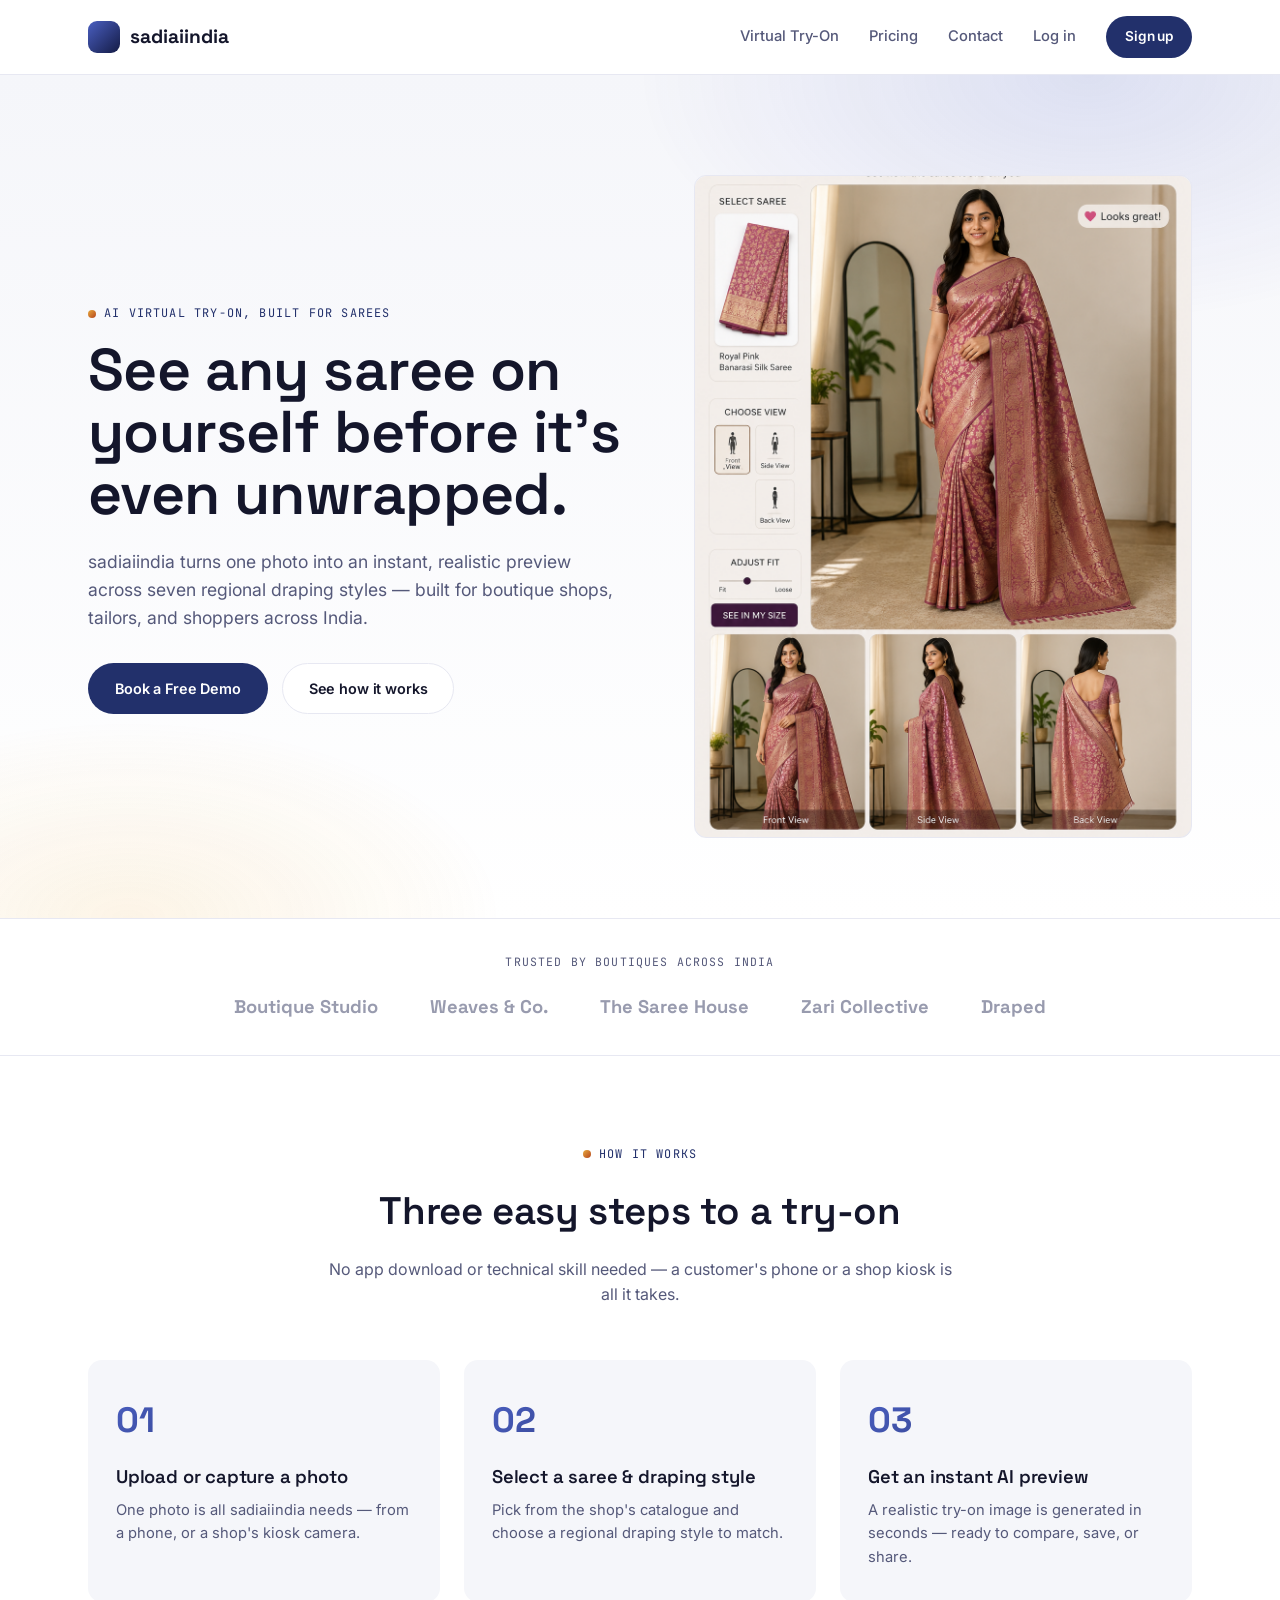
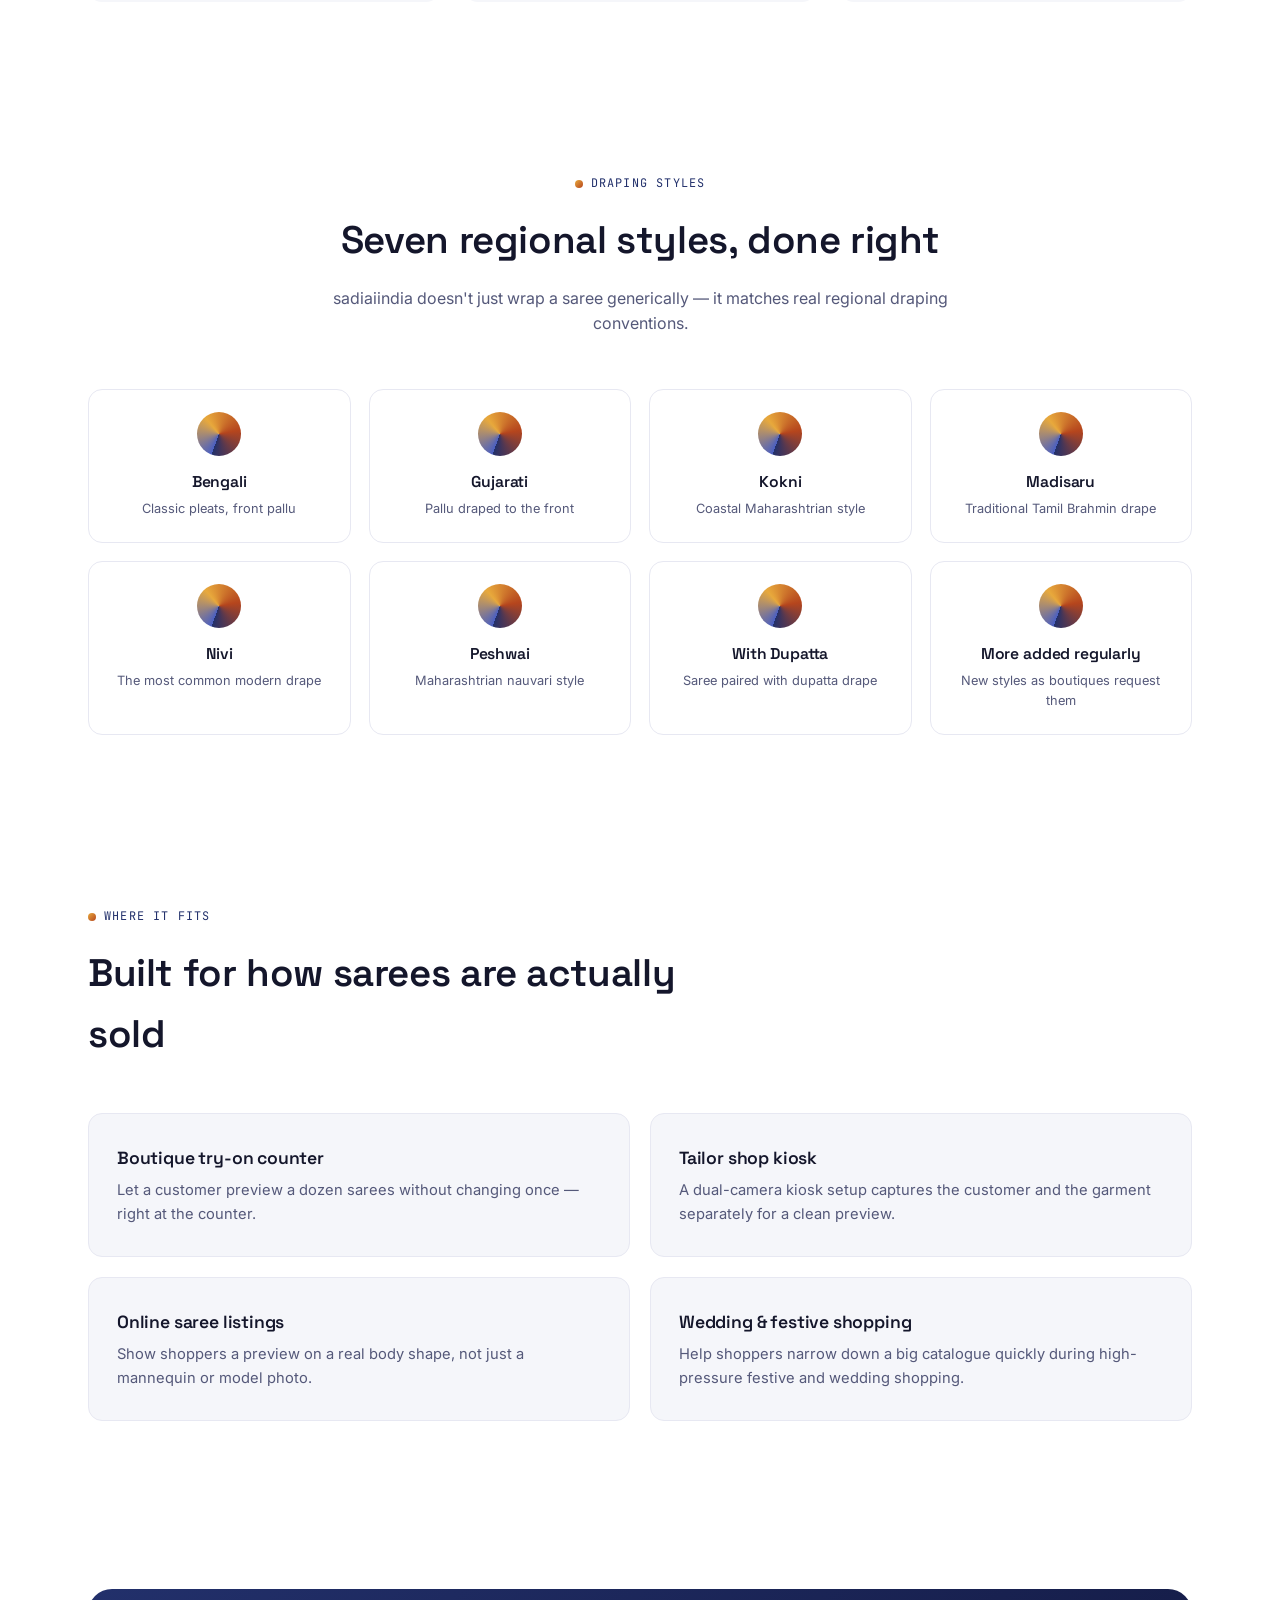
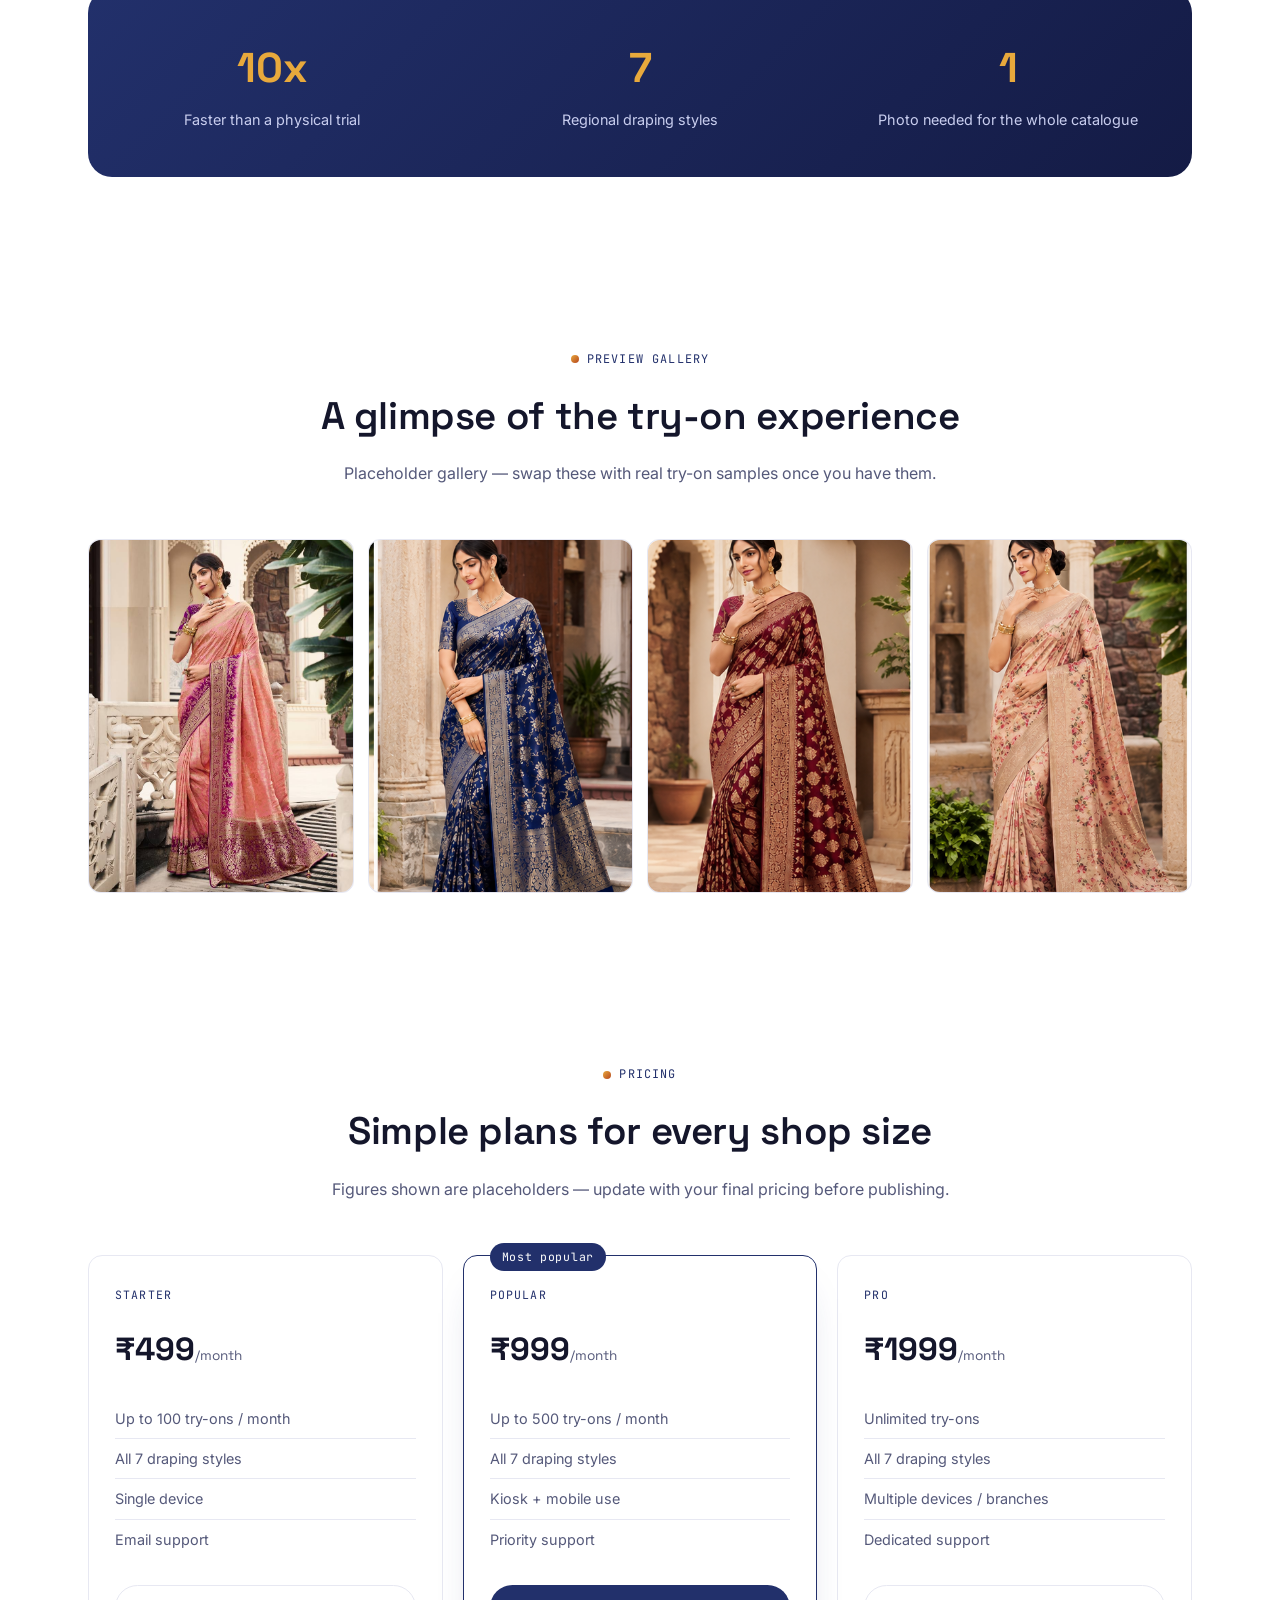
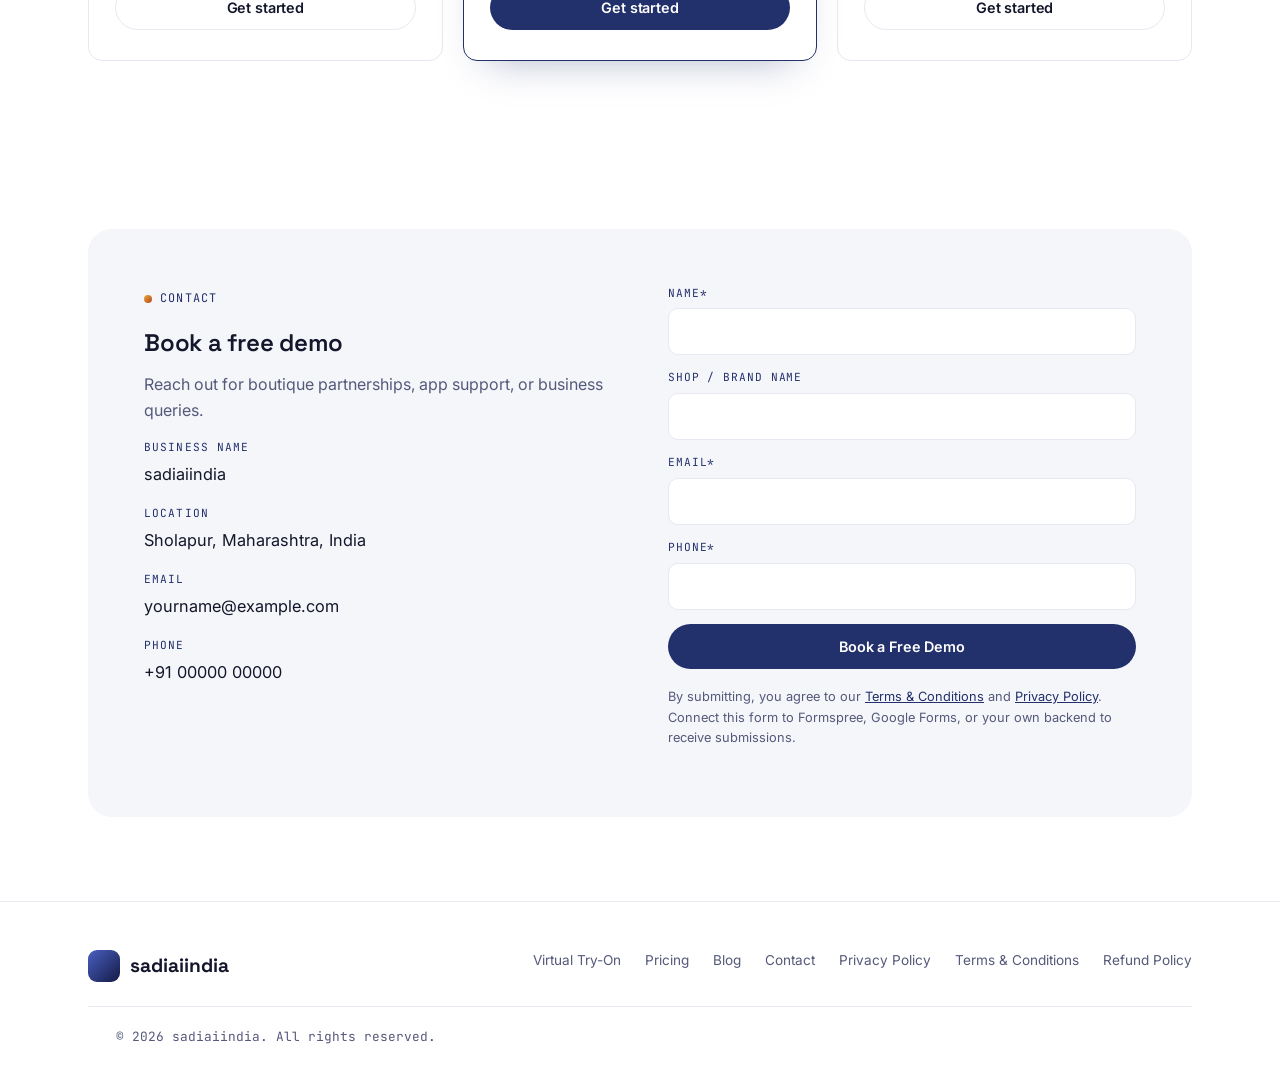
==== commit 3cae610e: "." ====
--- a/index.html
+++ b/index.html
@@ -20,7 +20,7 @@
     <nav class="nav-links">
       <a href="#try-on">Virtual Try-On</a>
       <a href="#pricing">Pricing</a>
-      <a href="#blog">Blog</a>
+  
       <a href="#contact">Contact</a>
       <a href="login.html">Log in</a>
       <a href="signup.html" class="btn btn-primary btn-sm">Sign up</a>
@@ -43,15 +43,9 @@
           <a href="#try-on" class="btn btn-ghost">See how it works</a>
         </div>
       </div>
-      <div class="hero-art">
-        <svg viewBox="0 0 300 360" xmlns="http://www.w3.org/2000/svg" style="width:62%;">
-          <rect x="20" y="10" width="260" height="340" rx="20" fill="rgba(255,255,255,.08)" stroke="rgba(255,255,255,.25)" stroke-width="2"/>
-          <path d="M50 240 Q150 180 250 240 L250 300 Q150 260 50 300 Z" fill="#E8A93C" opacity="0.9"/>
-          <path d="M50 240 Q150 180 250 240" fill="none" stroke="#B5451D" stroke-width="4"/>
-          <circle cx="150" cy="140" r="42" fill="rgba(255,255,255,.18)"/>
-          <circle cx="150" cy="140" r="42" fill="none" stroke="#E8A93C" stroke-width="2" stroke-dasharray="4 5"/>
-        </svg>
-      </div>
+      <div class="gallery-item">
+  <img src="images/image.png" alt="Saree try-on preview" style="width:100%;height:100%;object-fit:cover;border-radius:12px;">
+</div>
     </div>
   </section>
 
@@ -172,32 +166,16 @@
       </div>
       <div class="gallery-grid">
         <div class="gallery-item">
-          <svg viewBox="0 0 120 160" xmlns="http://www.w3.org/2000/svg" style="width:70%;">
-            <circle cx="60" cy="40" r="22" fill="#EAEBF5" stroke="#B5451D" stroke-width="2"/>
-            <path d="M20 150 Q60 90 100 150 L100 160 L20 160 Z" fill="#22306B"/>
-            <path d="M20 150 Q60 90 100 150" fill="none" stroke="#E8A93C" stroke-width="4"/>
-          </svg>
+          <img src="images/200_zoom.jpeg" alt="Saree try-on preview" style="width:100%;height:100%;object-fit:cover;border-radius:12px;">
         </div>
         <div class="gallery-item">
-          <svg viewBox="0 0 120 160" xmlns="http://www.w3.org/2000/svg" style="width:70%;">
-            <circle cx="60" cy="40" r="22" fill="#EAEBF5" stroke="#22306B" stroke-width="2"/>
-            <path d="M20 150 Q60 95 100 150 L100 160 L20 160 Z" fill="#B5451D"/>
-            <path d="M20 150 Q60 95 100 150" fill="none" stroke="#22306B" stroke-width="4"/>
-          </svg>
+          <img src="images/blue.png" alt="Saree try-on preview" style="width:100%;height:100%;object-fit:cover;border-radius:12px;">
         </div>
         <div class="gallery-item">
-          <svg viewBox="0 0 120 160" xmlns="http://www.w3.org/2000/svg" style="width:70%;">
-            <circle cx="60" cy="40" r="22" fill="#EAEBF5" stroke="#E8A93C" stroke-width="2"/>
-            <path d="M20 150 Q60 90 100 150 L100 160 L20 160 Z" fill="#4A5FC1"/>
-            <path d="M20 150 Q60 90 100 150" fill="none" stroke="#B5451D" stroke-width="4"/>
-          </svg>
+          <img src="images/red.png" alt="Saree try-on preview" style="width:100%;height:100%;object-fit:cover;border-radius:12px;">
         </div>
         <div class="gallery-item">
-          <svg viewBox="0 0 120 160" xmlns="http://www.w3.org/2000/svg" style="width:70%;">
-            <circle cx="60" cy="40" r="22" fill="#EAEBF5" stroke="#4A5FC1" stroke-width="2"/>
-            <path d="M20 150 Q60 95 100 150 L100 160 L20 160 Z" fill="#E8A93C"/>
-            <path d="M20 150 Q60 95 100 150" fill="none" stroke="#141B45" stroke-width="4"/>
-          </svg>
+          <img src="images/white.png" alt="Saree try-on preview" style="width:100%;height:100%;object-fit:cover;border-radius:12px;">
         </div>
       </div>
     </div>
@@ -248,41 +226,7 @@
     </div>
   </section>
 
-  <section id="blog">
-    <div class="wrap">
-      <div class="section-head">
-        <span class="eyebrow">Insights</span>
-        <h2>From the blog</h2>
-      </div>
-      <div class="blog-grid">
-        <div class="blog-card">
-          <div class="blog-thumb"></div>
-          <div class="blog-body">
-            <div class="blog-tag">Guide</div>
-            <h3>Why AI try-on works for Indian sarees</h3>
-            <p>The draping problem generic try-on tools miss — and how regional styles change everything.</p>
-          </div>
-        </div>
-        <div class="blog-card">
-          <div class="blog-thumb"></div>
-          <div class="blog-body">
-            <div class="blog-tag">Comparison</div>
-            <h3>AI try-on vs. the trial room</h3>
-            <p>Where a kiosk preview saves time, and where a physical trial still wins.</p>
-          </div>
-        </div>
-        <div class="blog-card">
-          <div class="blog-thumb"></div>
-          <div class="blog-body">
-            <div class="blog-tag">Boutique tips</div>
-            <h3>Getting your catalogue try-on ready</h3>
-            <p>A simple checklist for photographing sarees so AI try-on renders them accurately.</p>
-          </div>
-        </div>
-      </div>
-    </div>
-  </section>
-
+  
   <section id="contact">
     <div class="wrap">
       <div class="contact-shell">
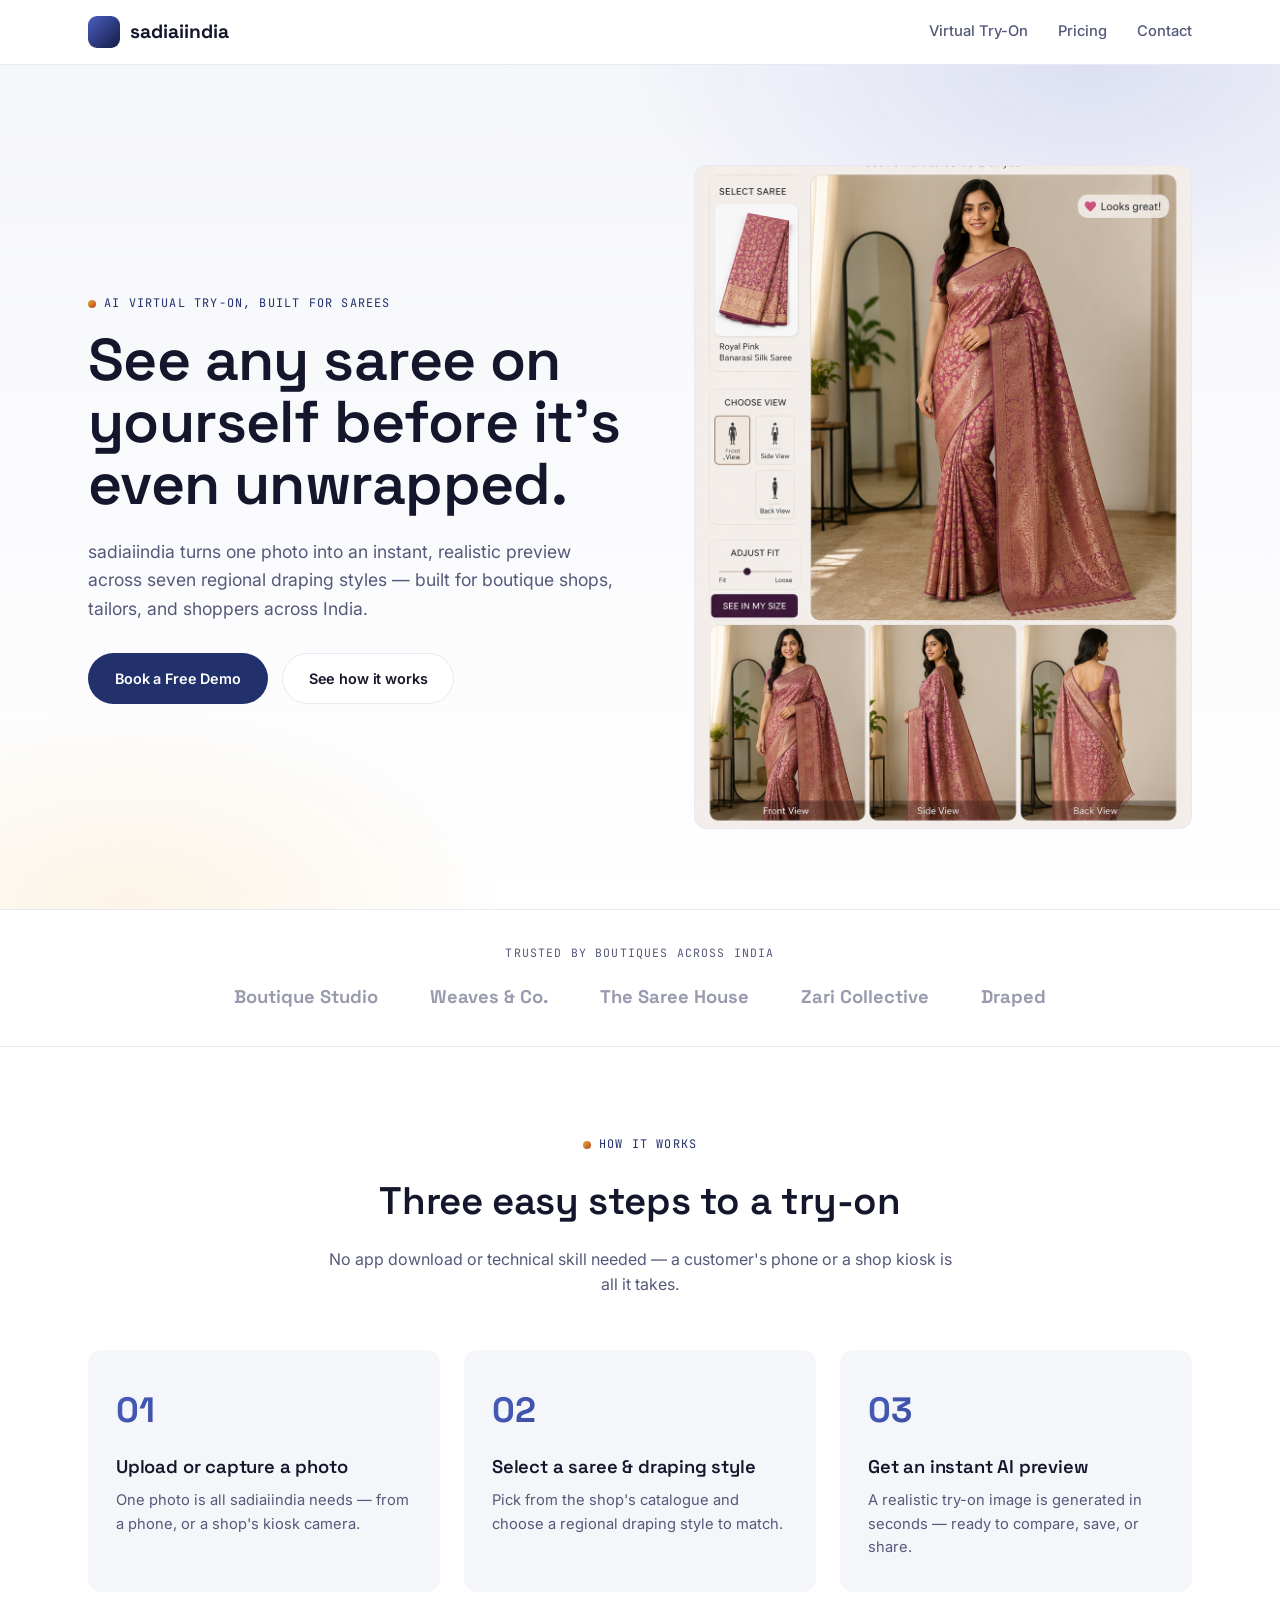
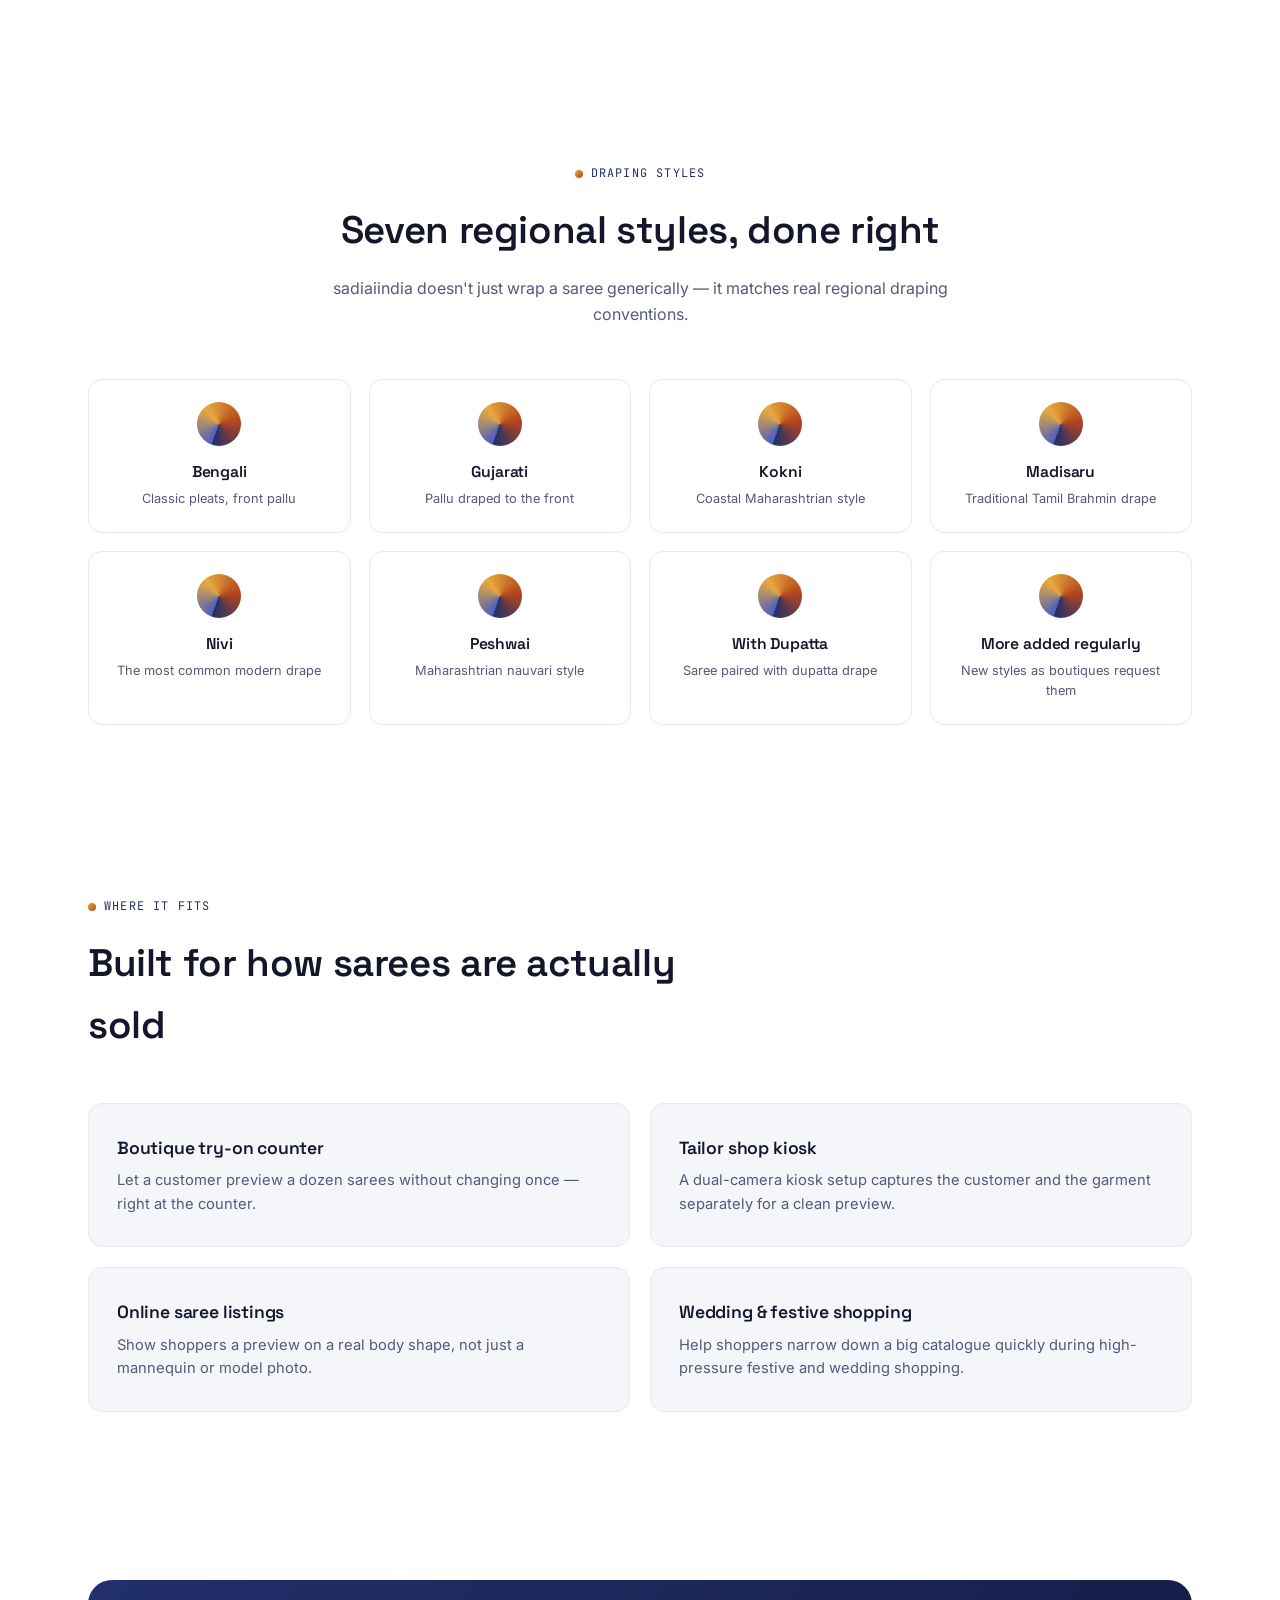
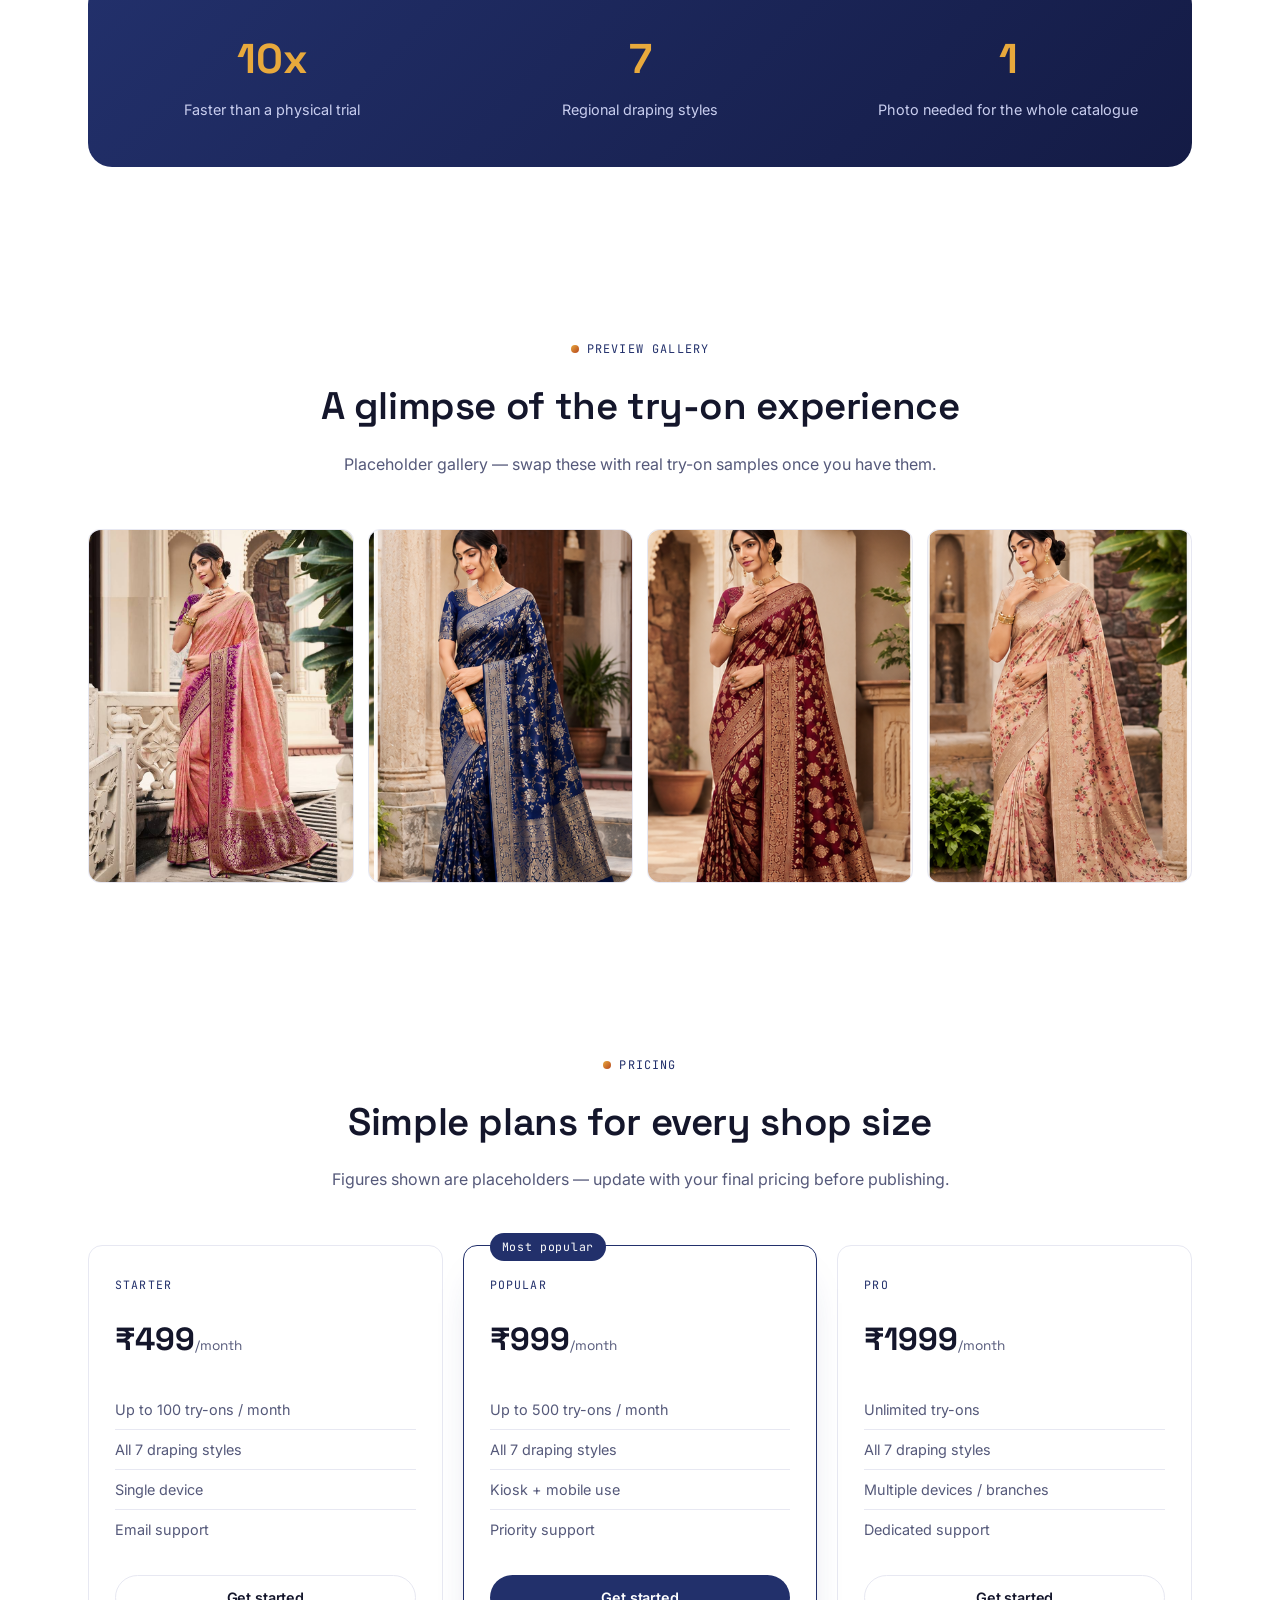
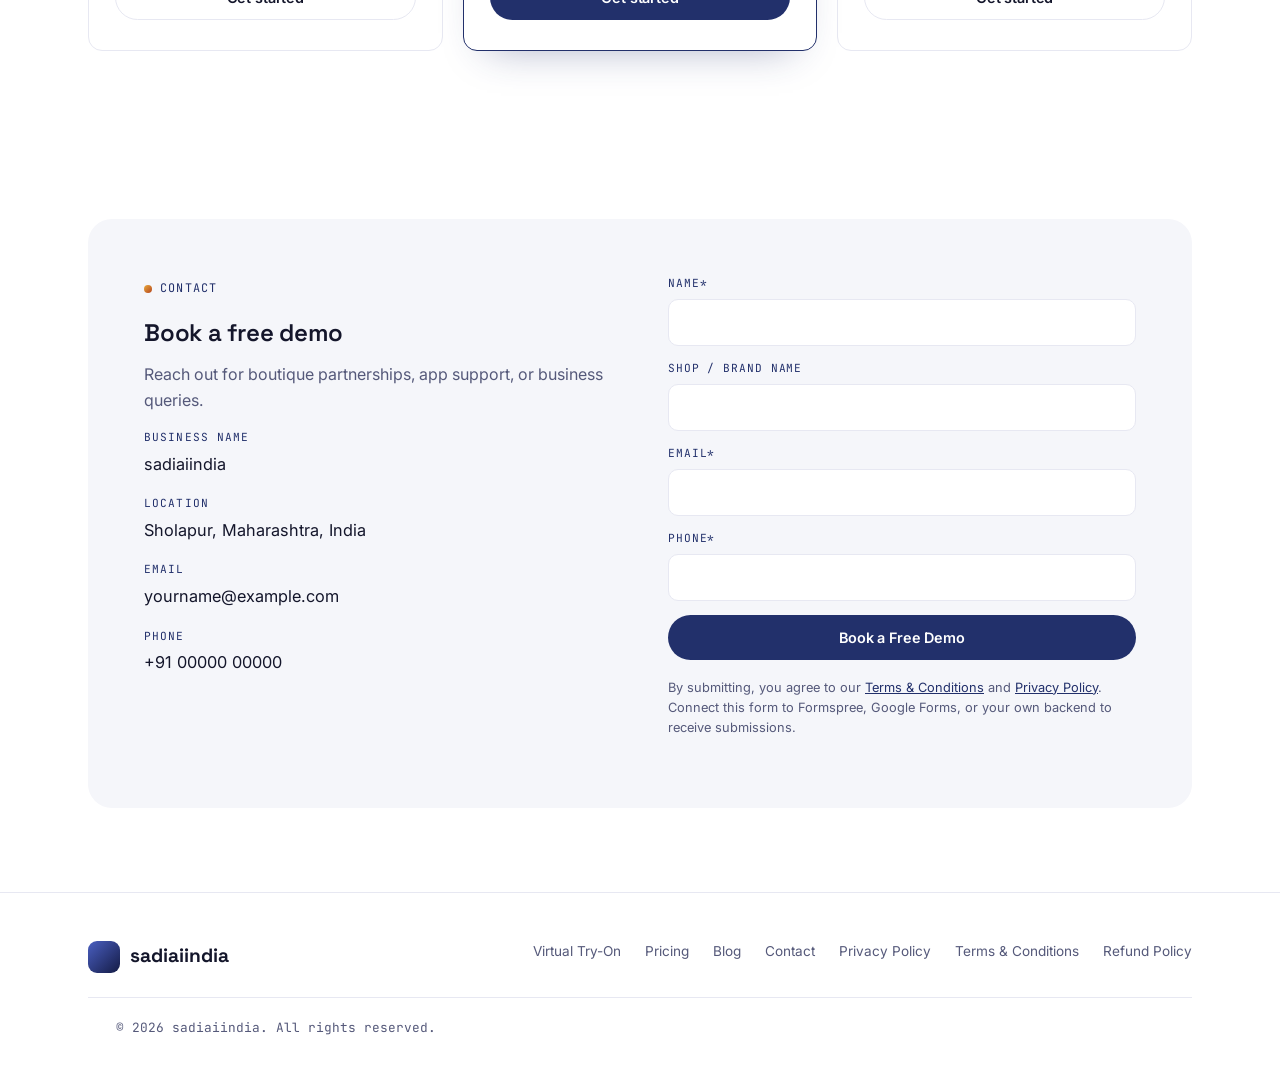
==== commit 0d160ac7: "Update index.html" ====
--- a/index.html
+++ b/index.html
@@ -22,8 +22,7 @@
       <a href="#pricing">Pricing</a>
   
       <a href="#contact">Contact</a>
-      <a href="login.html">Log in</a>
-      <a href="signup.html" class="btn btn-primary btn-sm">Sign up</a>
+    
     </nav>
     <button class="menu-toggle" aria-label="Menu">&#9776;</button>
   </div>
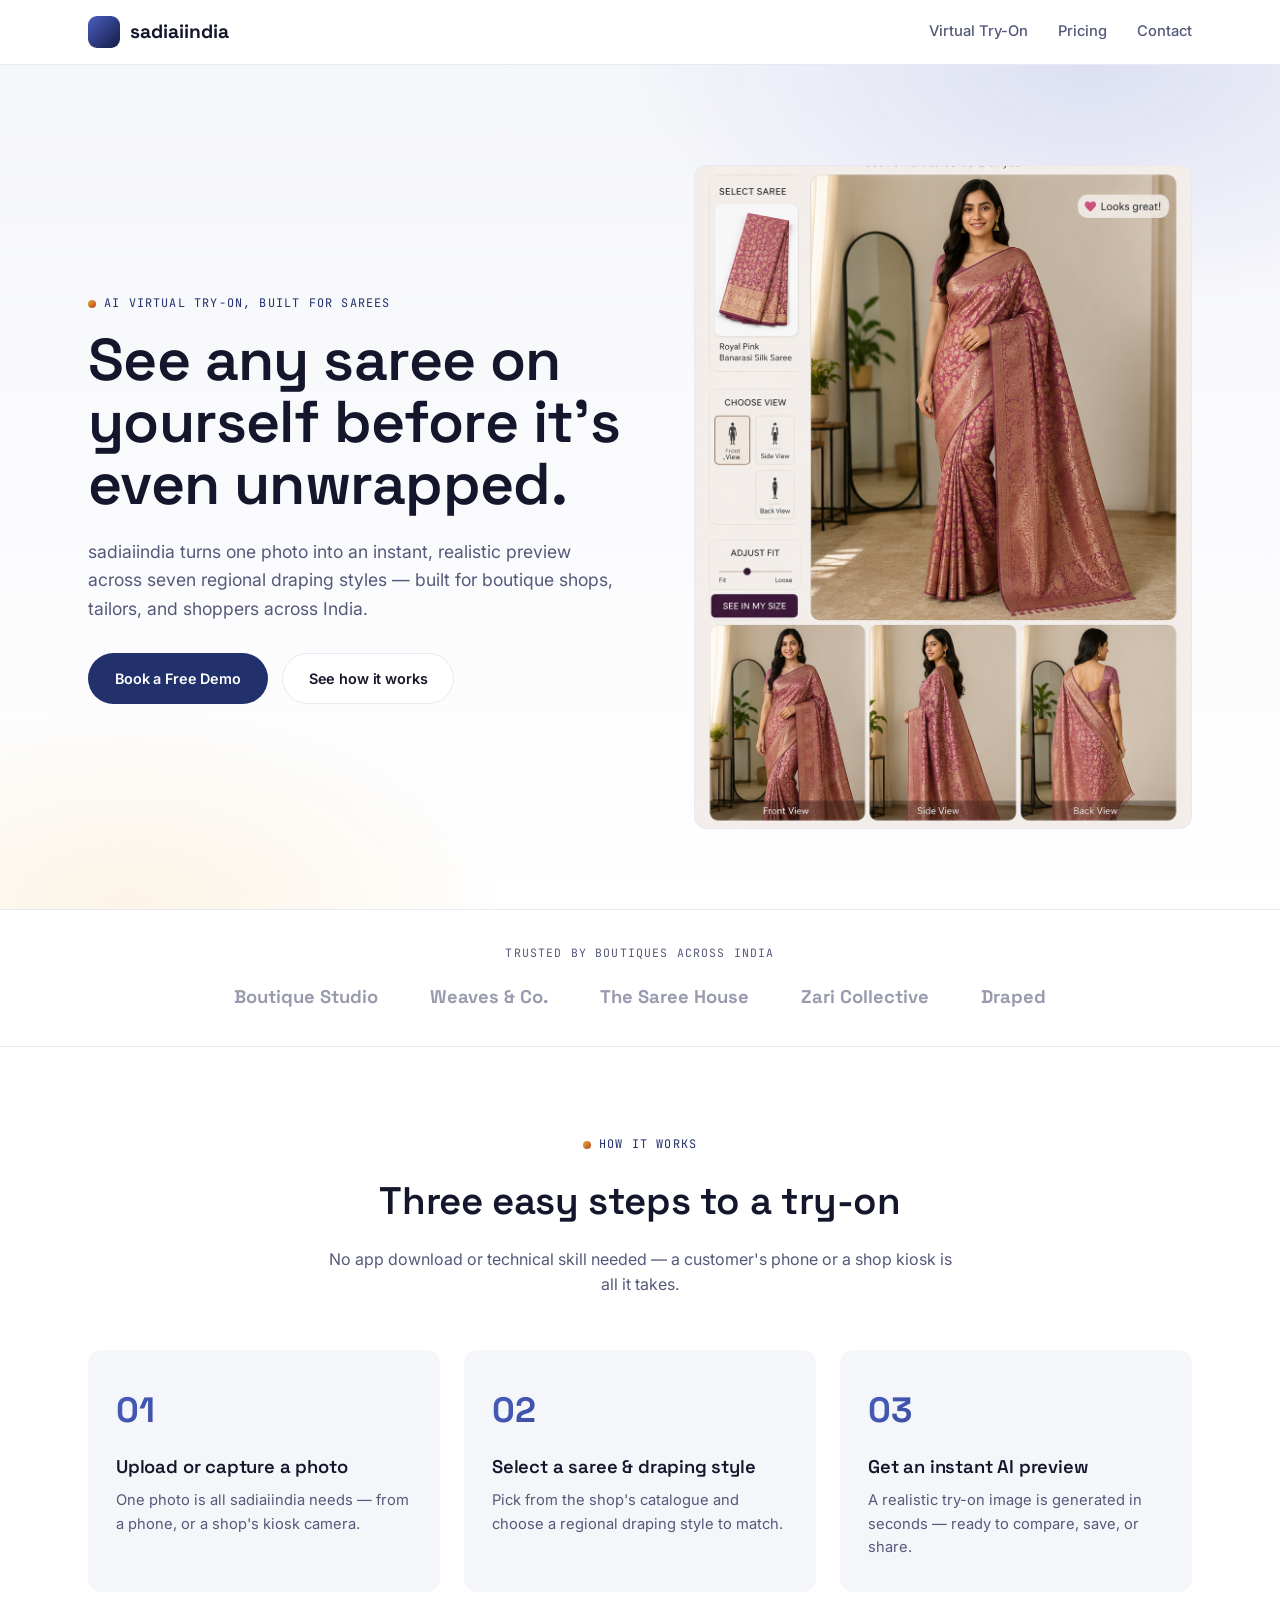
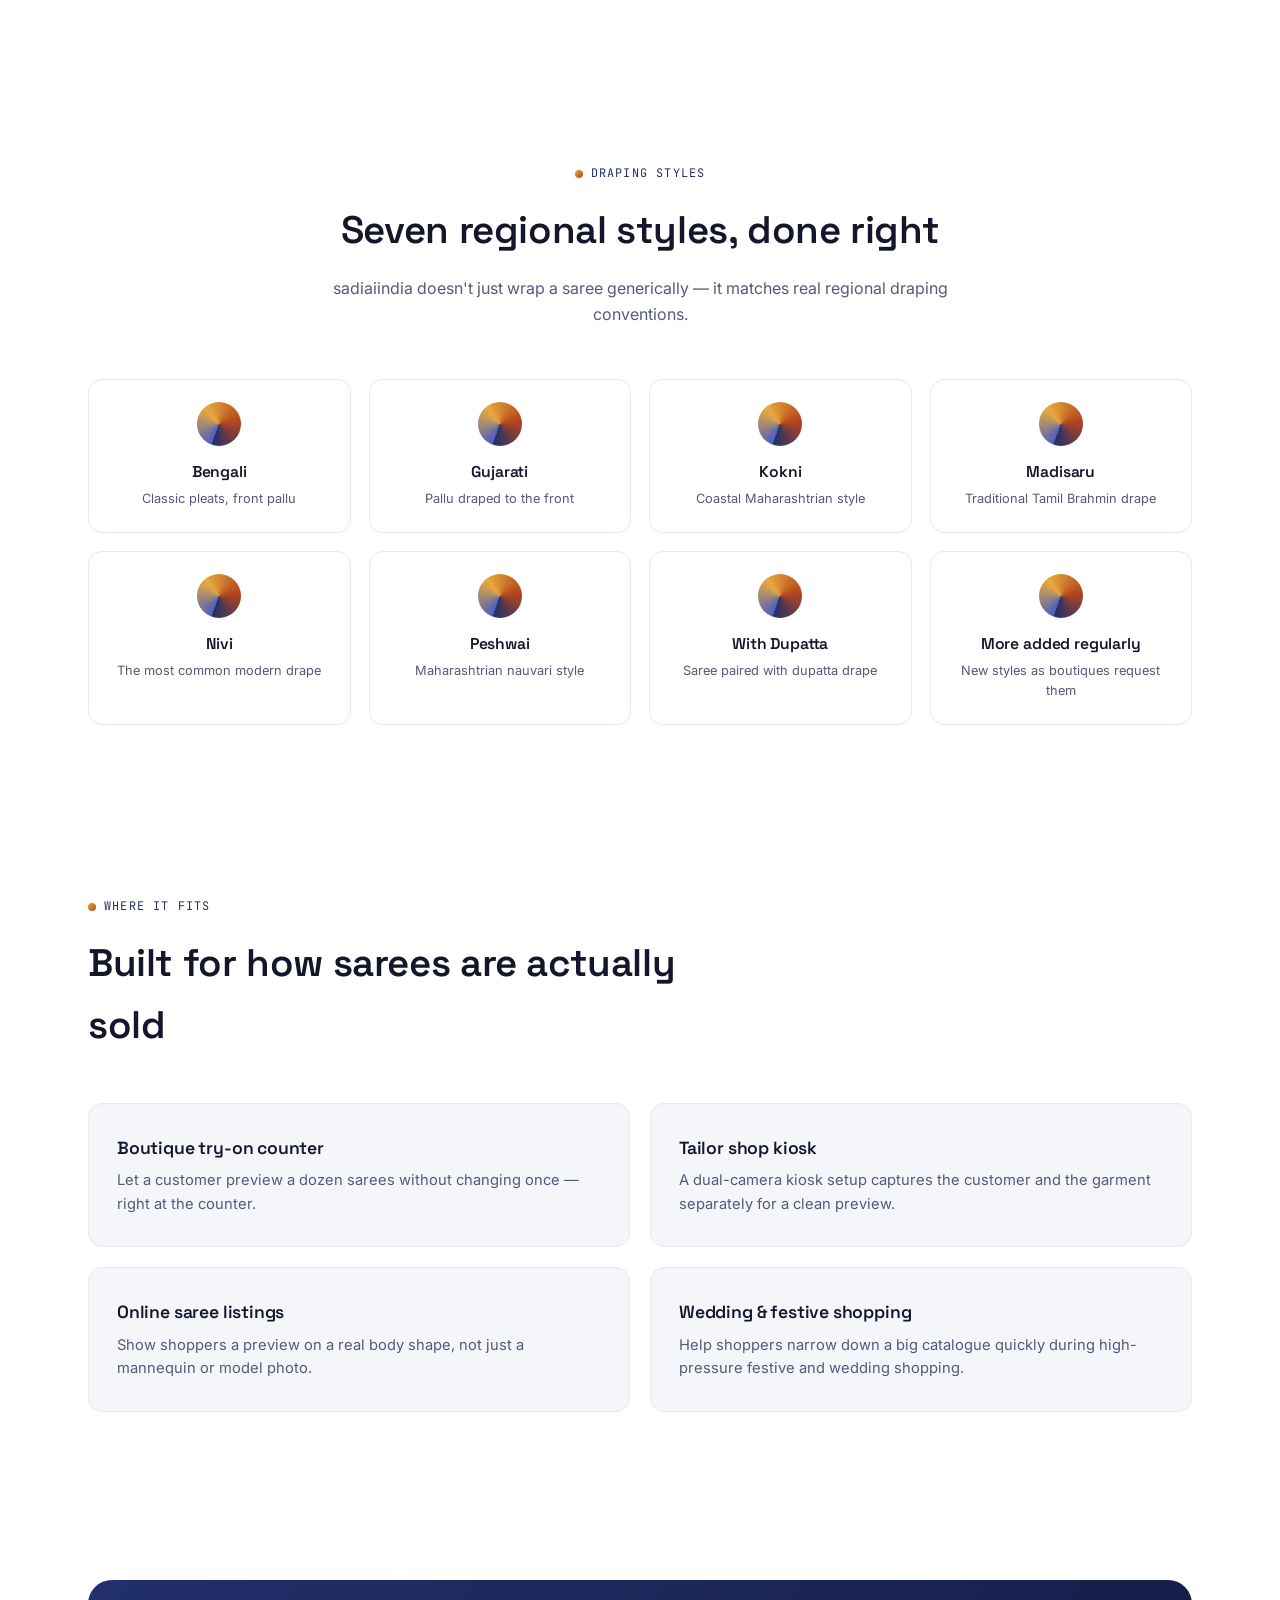
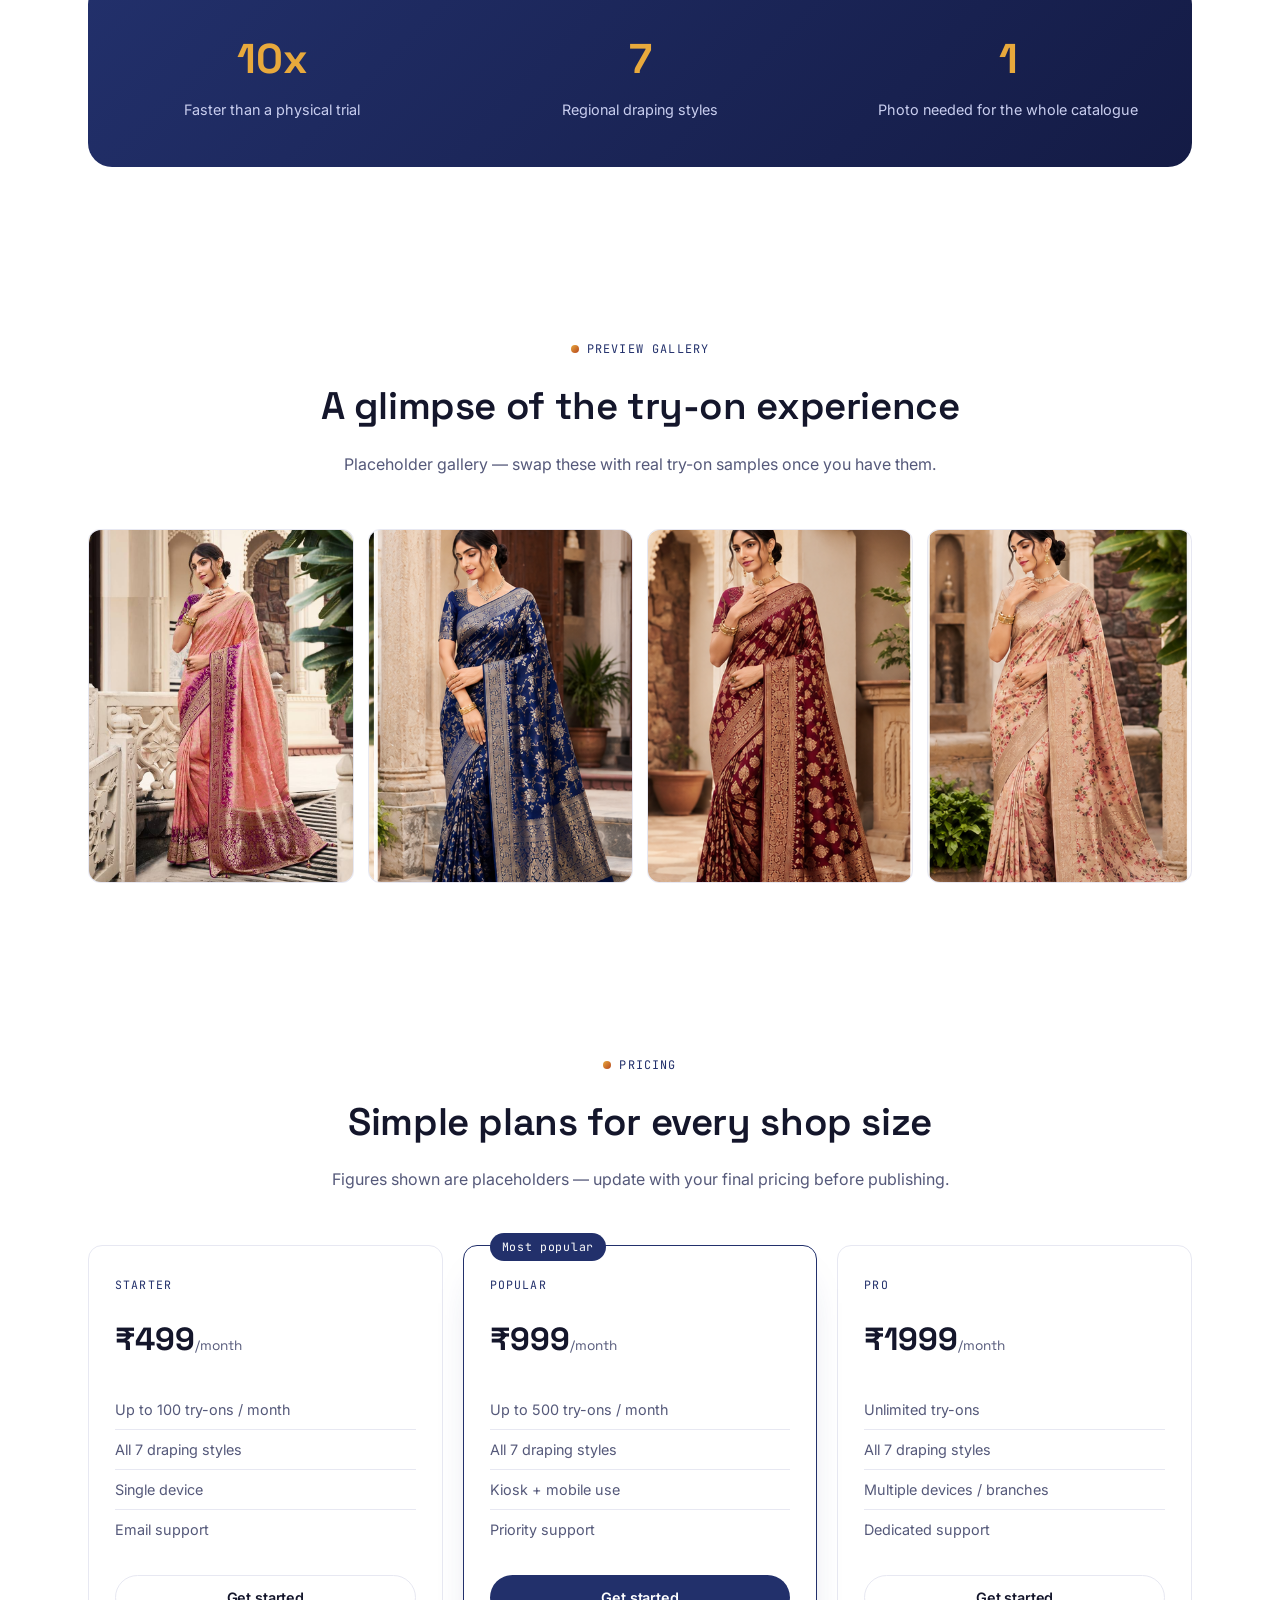
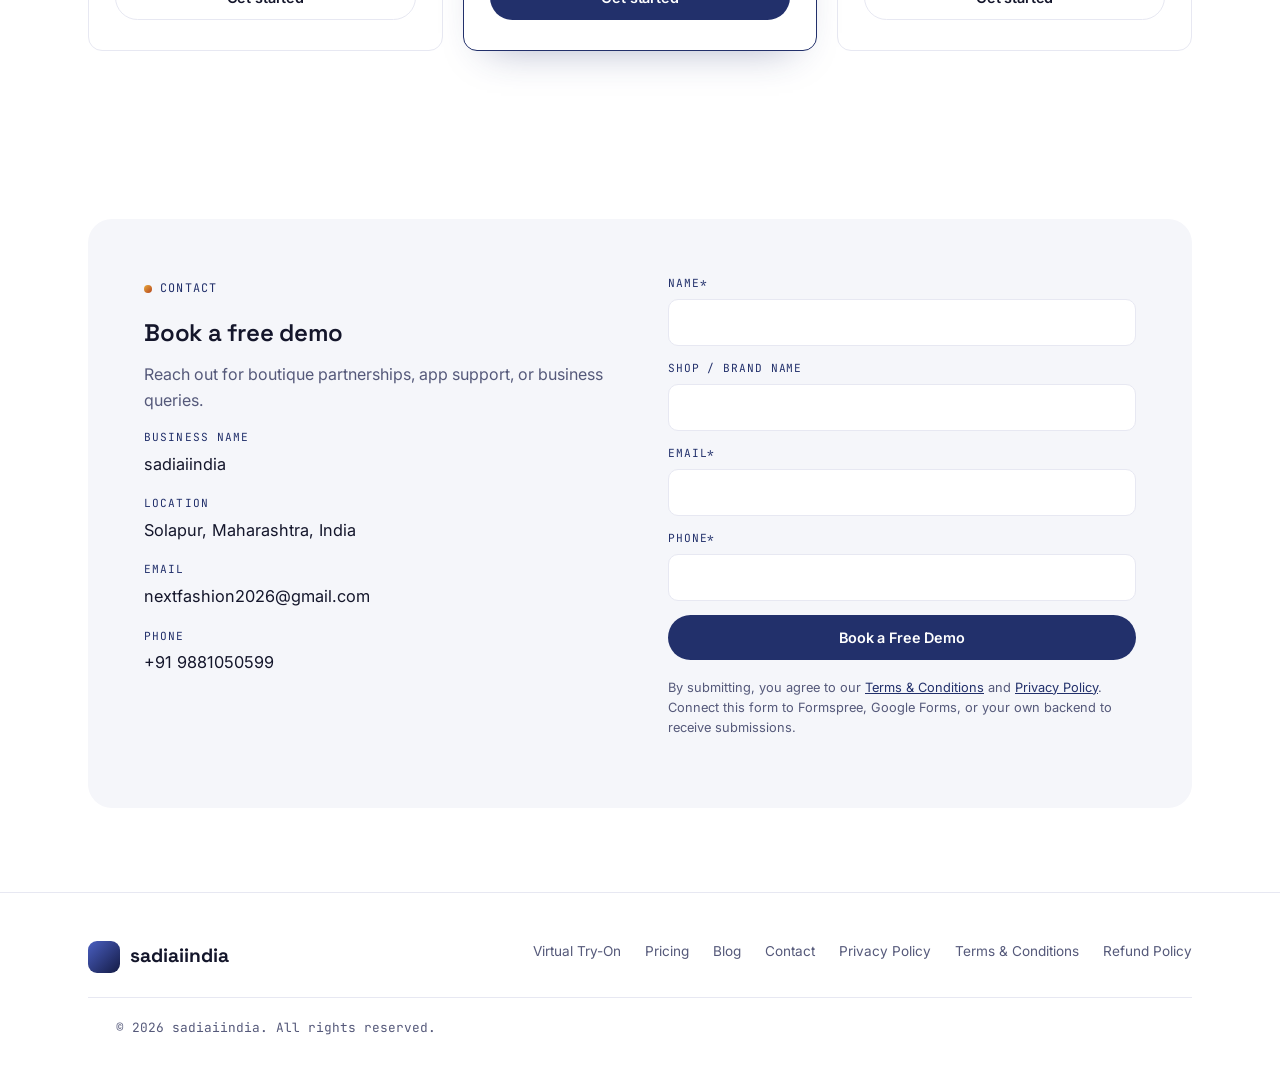
==== commit 23ef380a: "Update index.html" ====
--- a/index.html
+++ b/index.html
@@ -239,15 +239,15 @@
           </div>
           <div class="contact-item">
             <div class="label">Location</div>
-            <div class="value">Sholapur, Maharashtra, India</div>
+            <div class="value">Solapur, Maharashtra, India</div>
           </div>
           <div class="contact-item">
             <div class="label">Email</div>
-            <div class="value">yourname@example.com</div>
+            <div class="value">nextfashion2026@gmail.com</div>
           </div>
           <div class="contact-item">
             <div class="label">Phone</div>
-            <div class="value">+91 00000 00000</div>
+            <div class="value">+91 9881050599</div>
           </div>
         </div>
         <div>
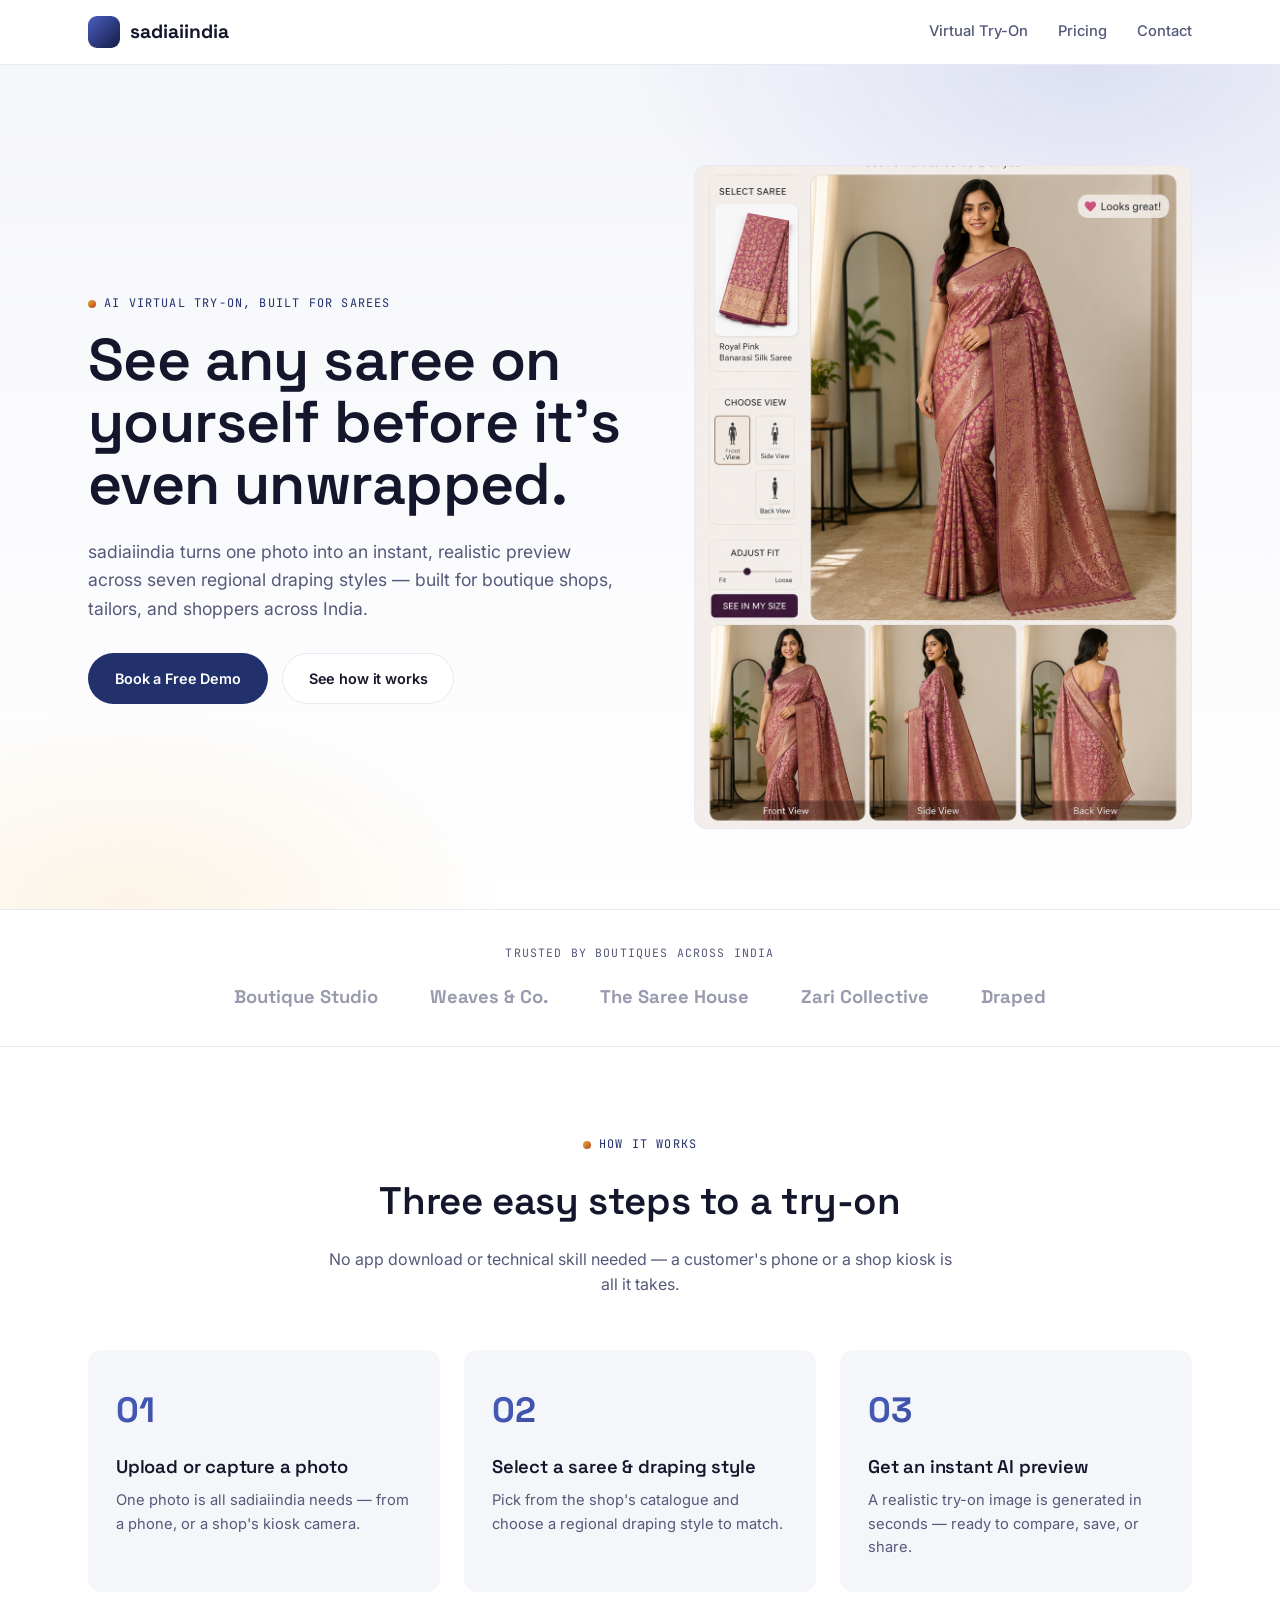
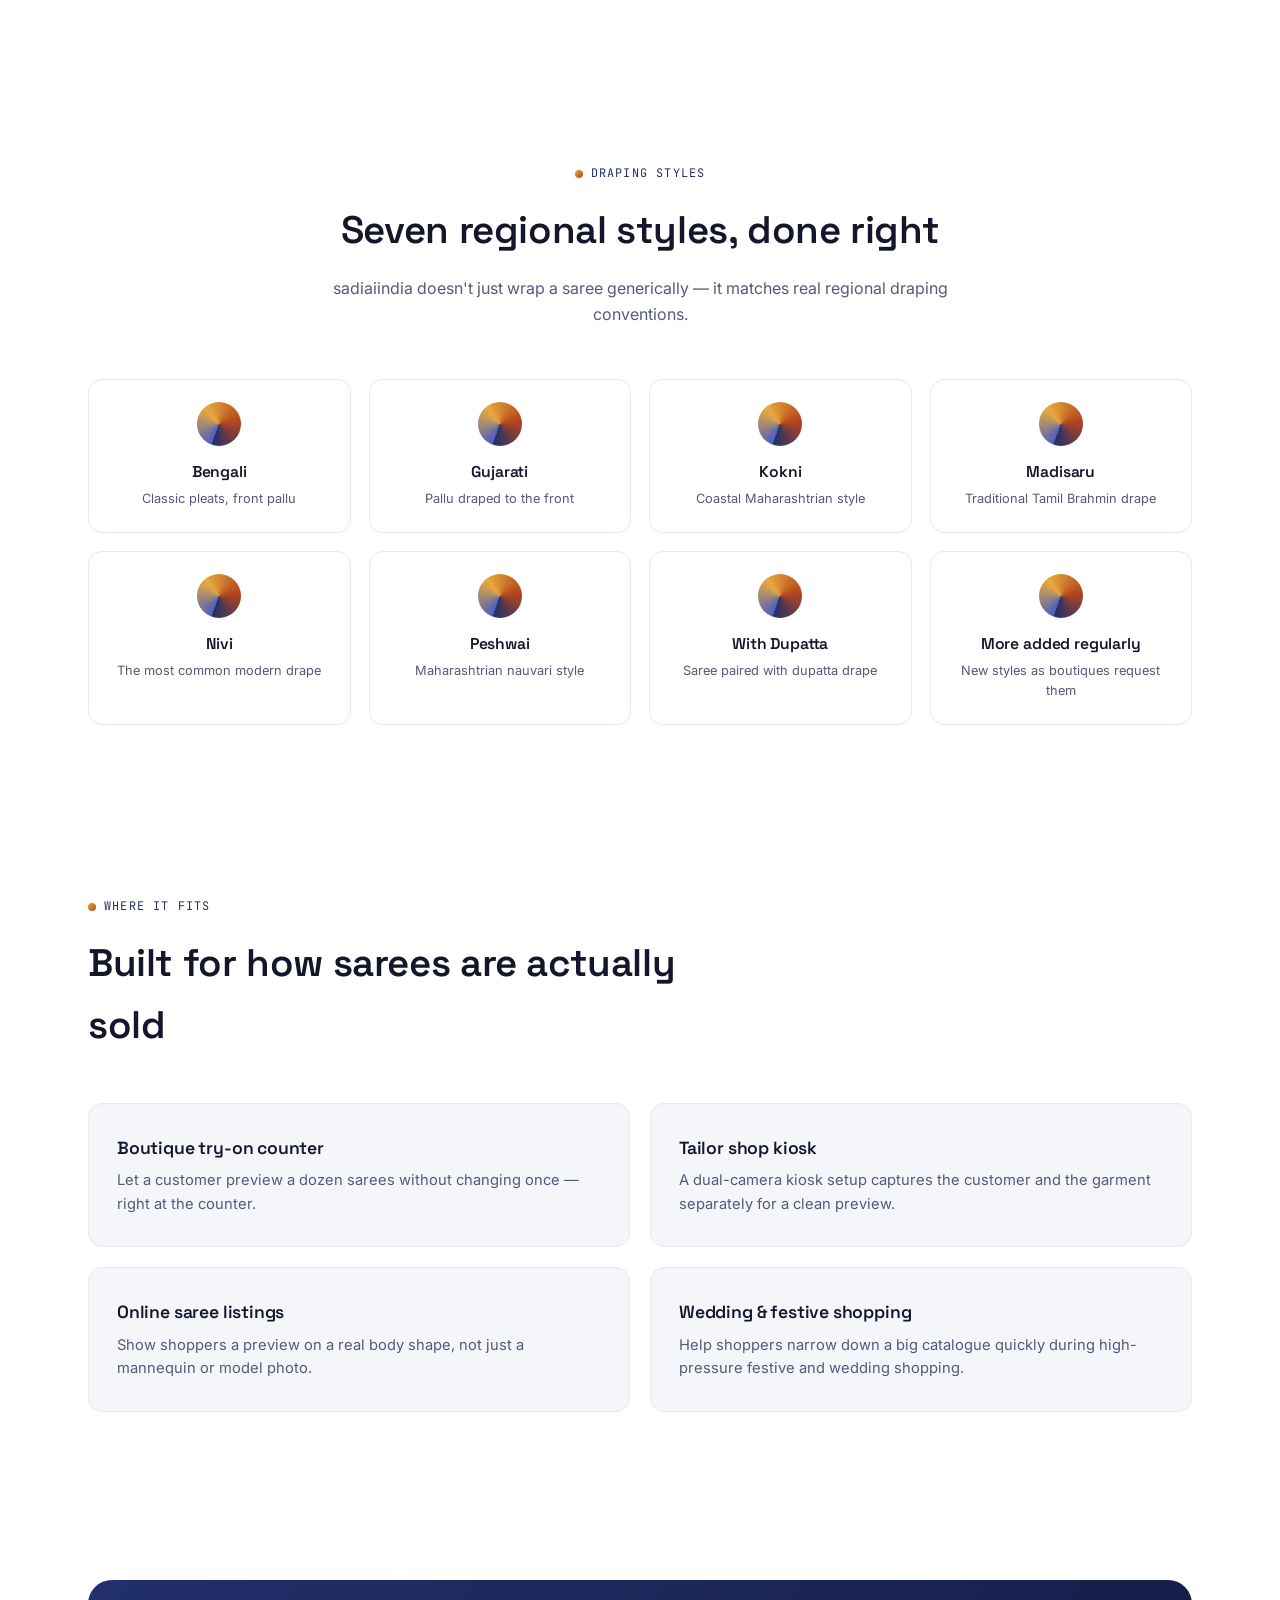
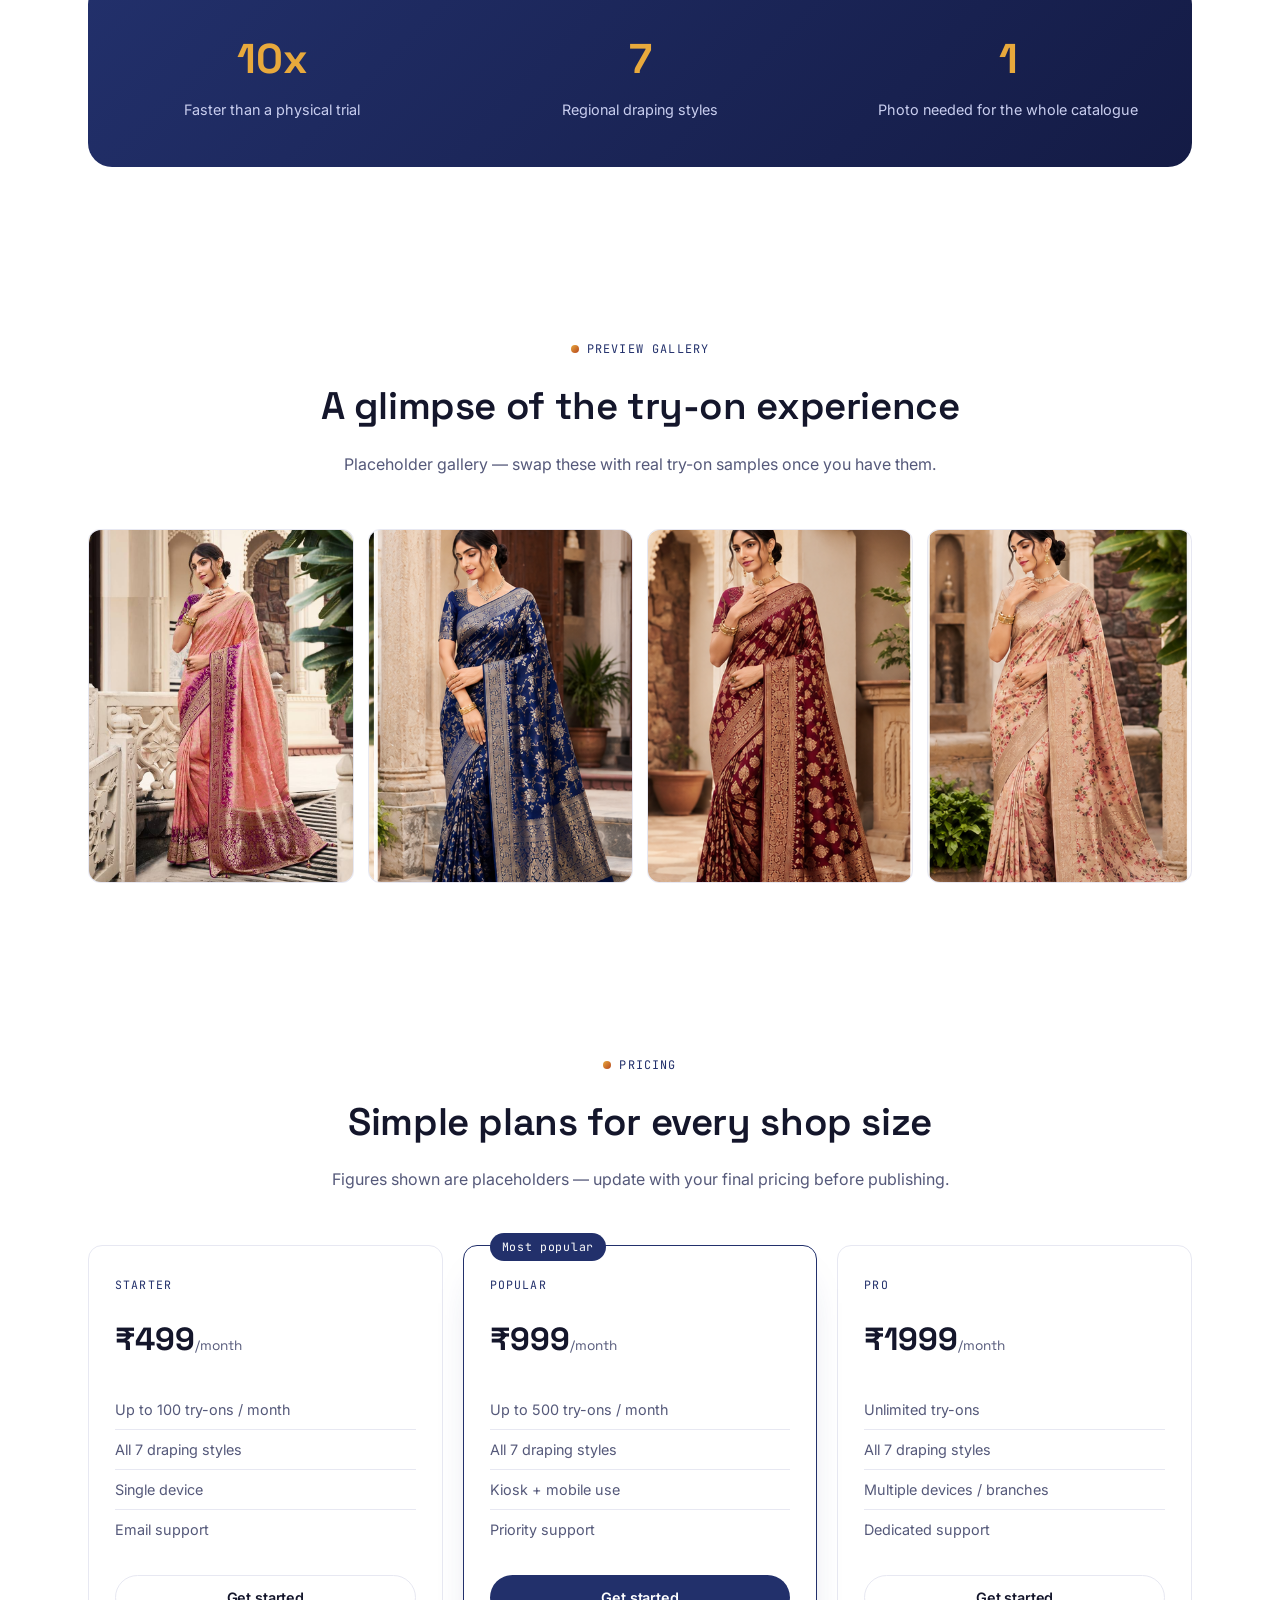
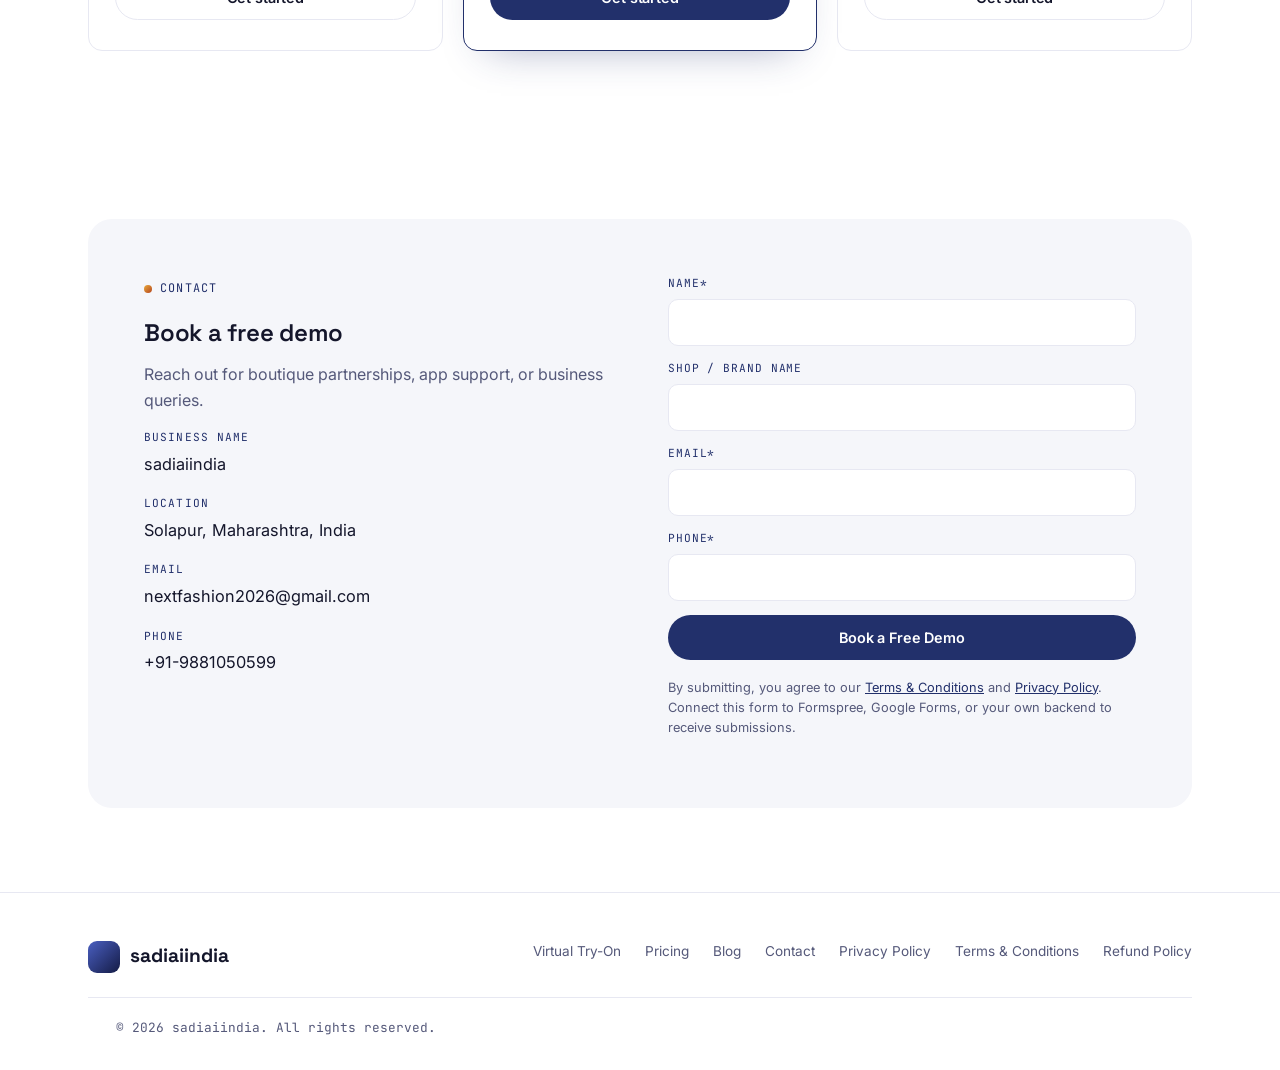
==== commit cde7f0de: "update" ====
--- a/index.html
+++ b/index.html
@@ -247,7 +247,7 @@
           </div>
           <div class="contact-item">
             <div class="label">Phone</div>
-            <div class="value">+91 9881050599</div>
+            <div class="value">+91-9881050599</div>
           </div>
         </div>
         <div>
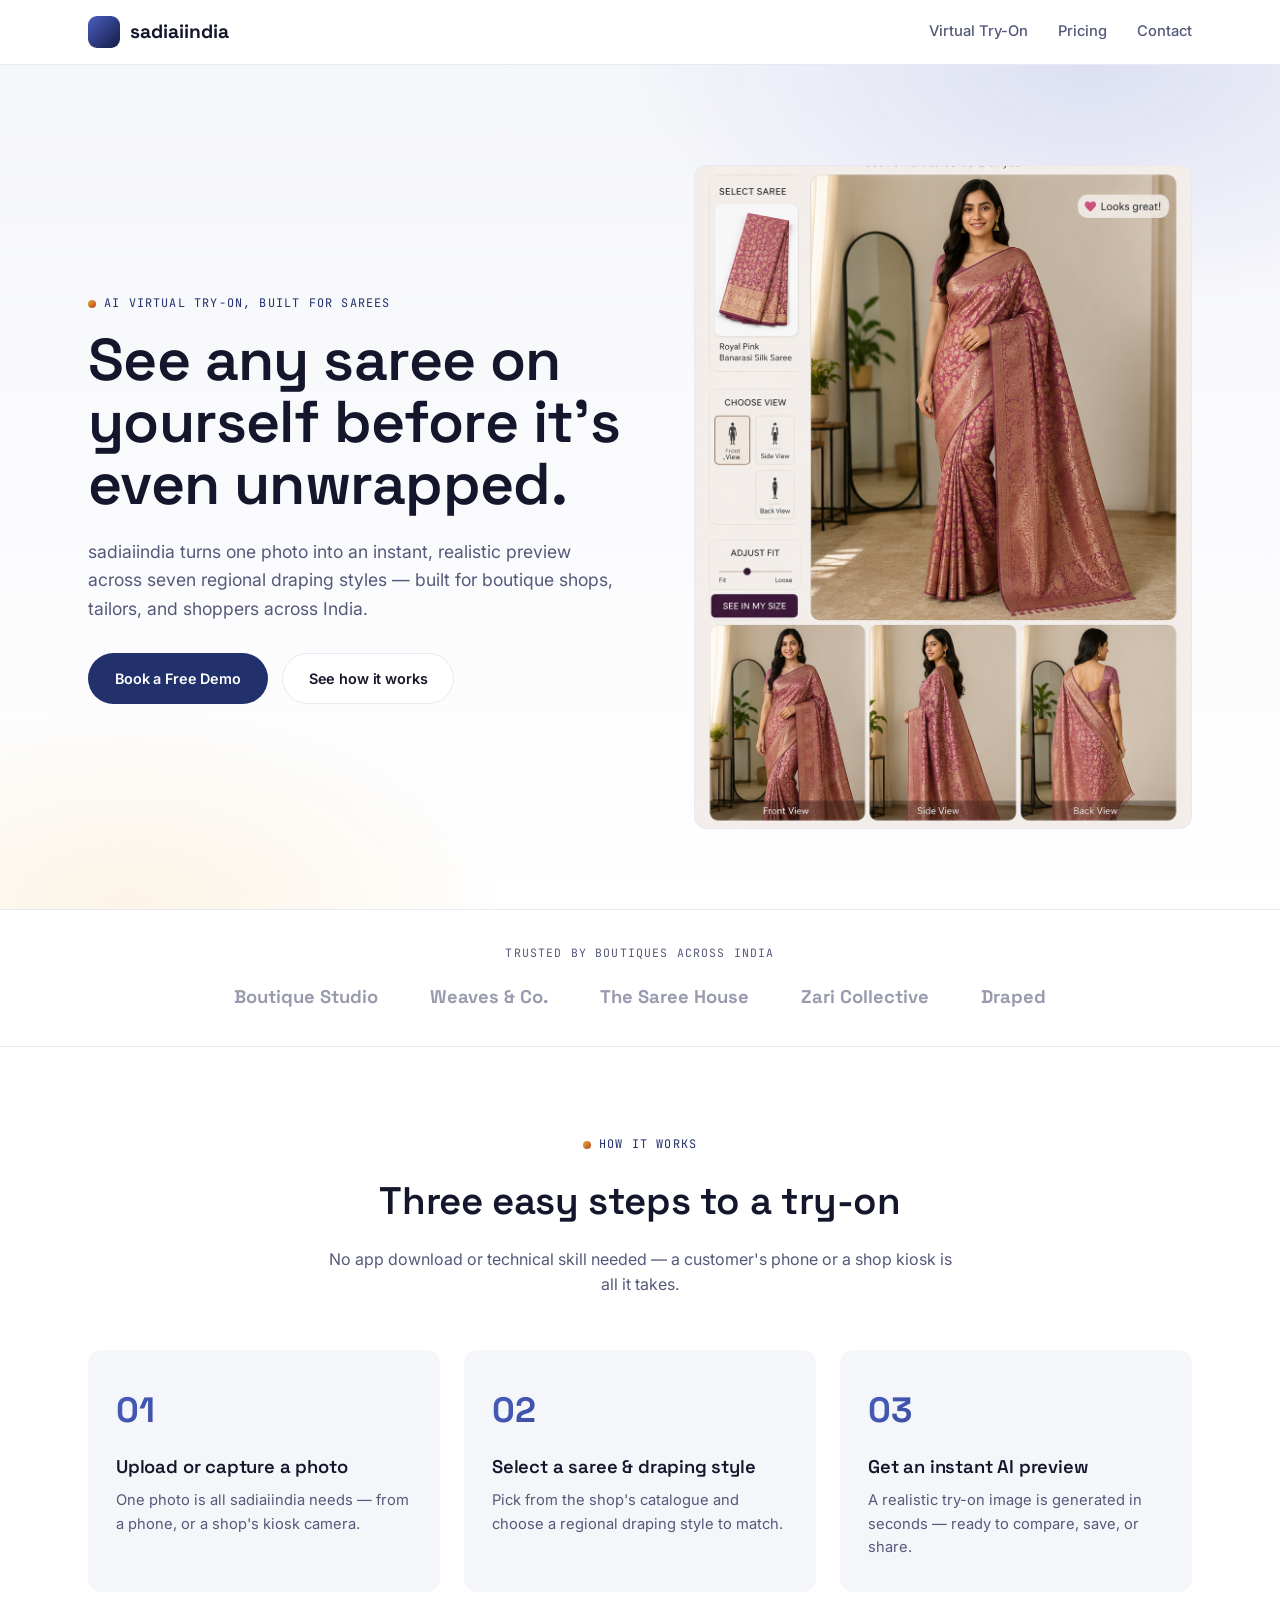
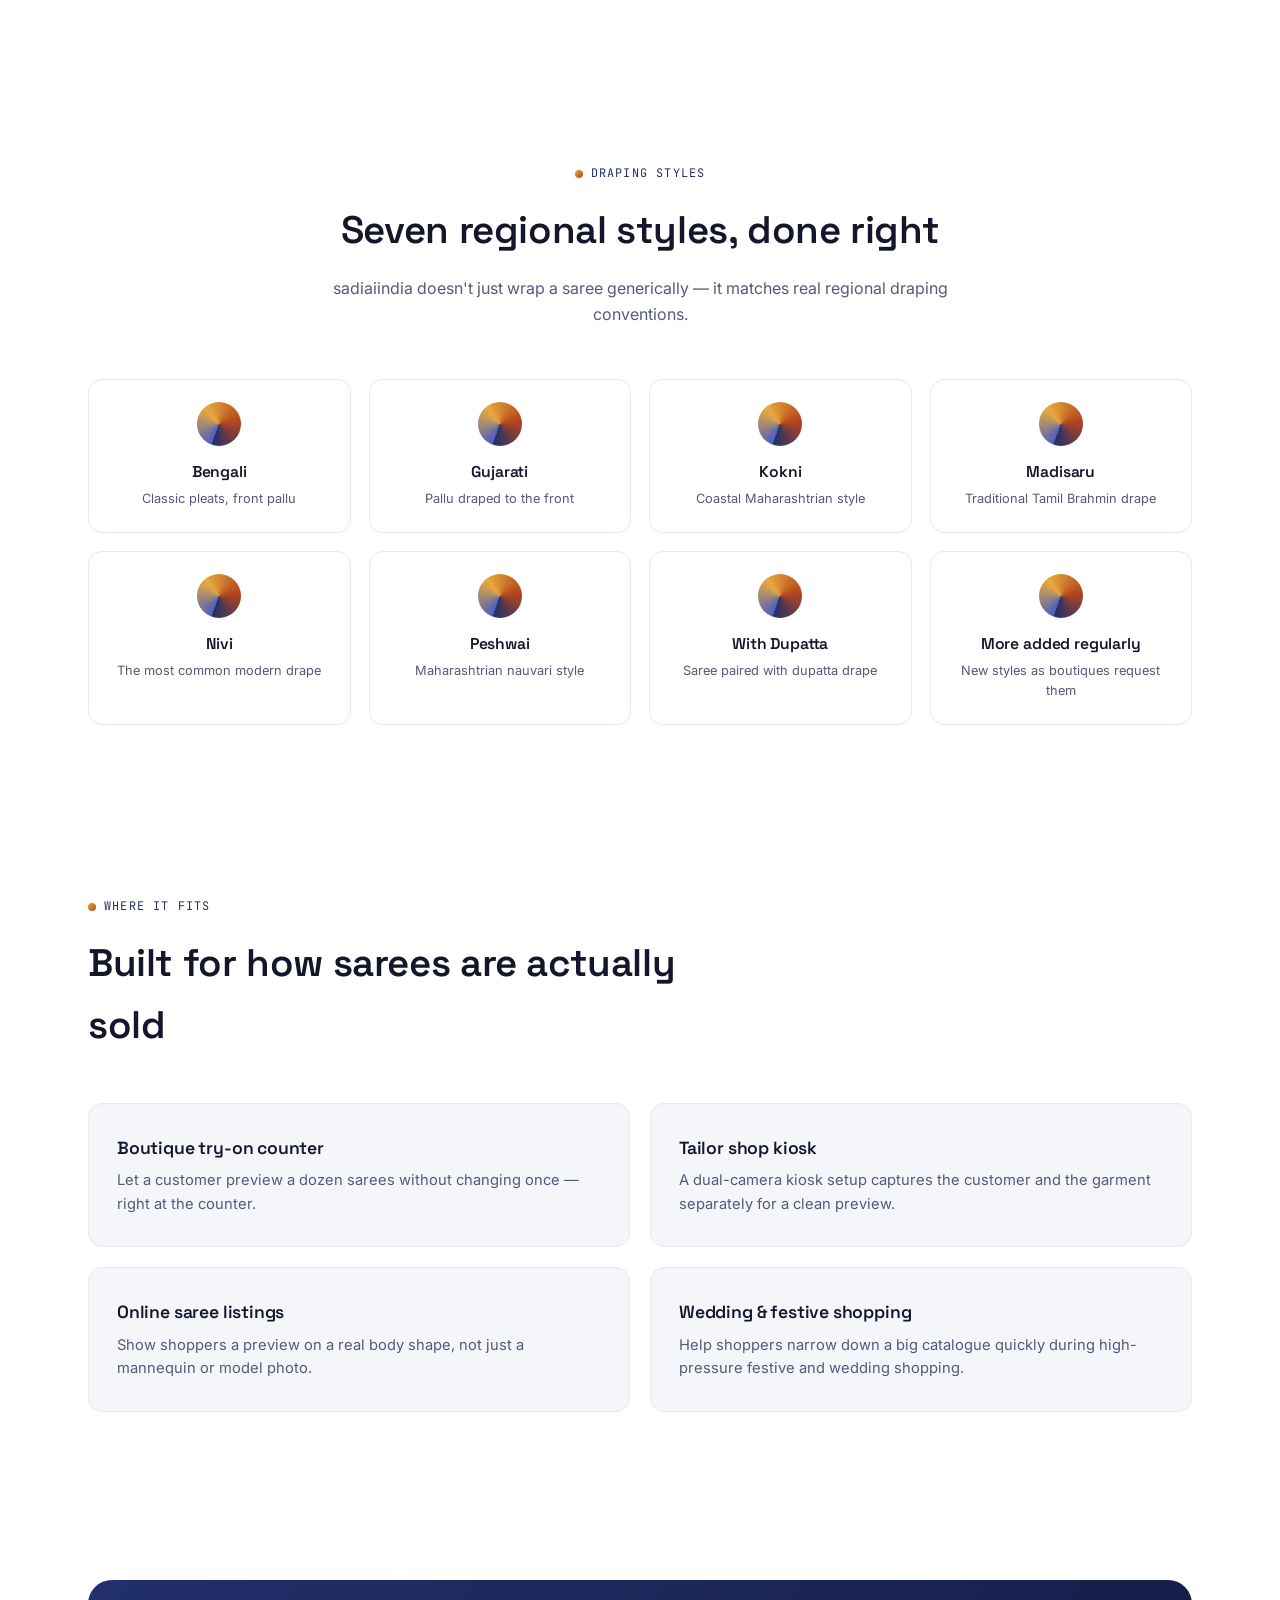
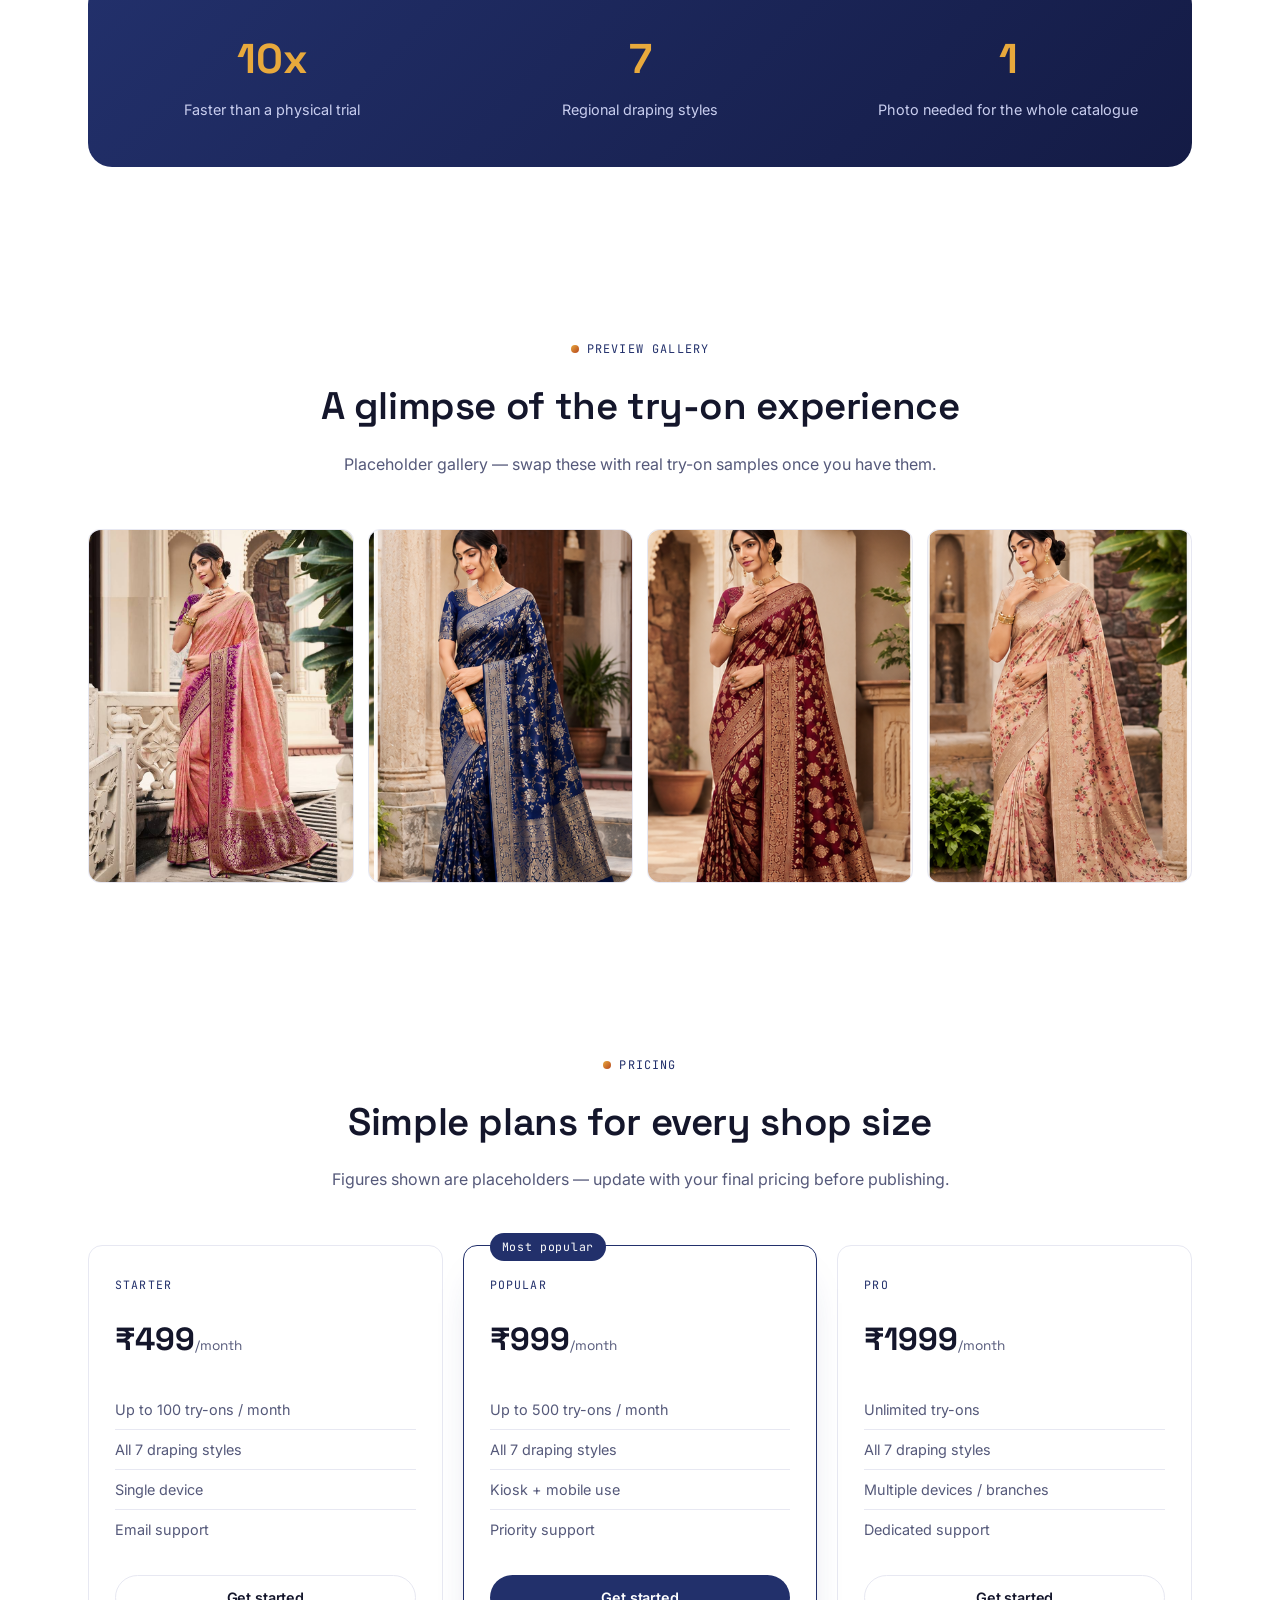
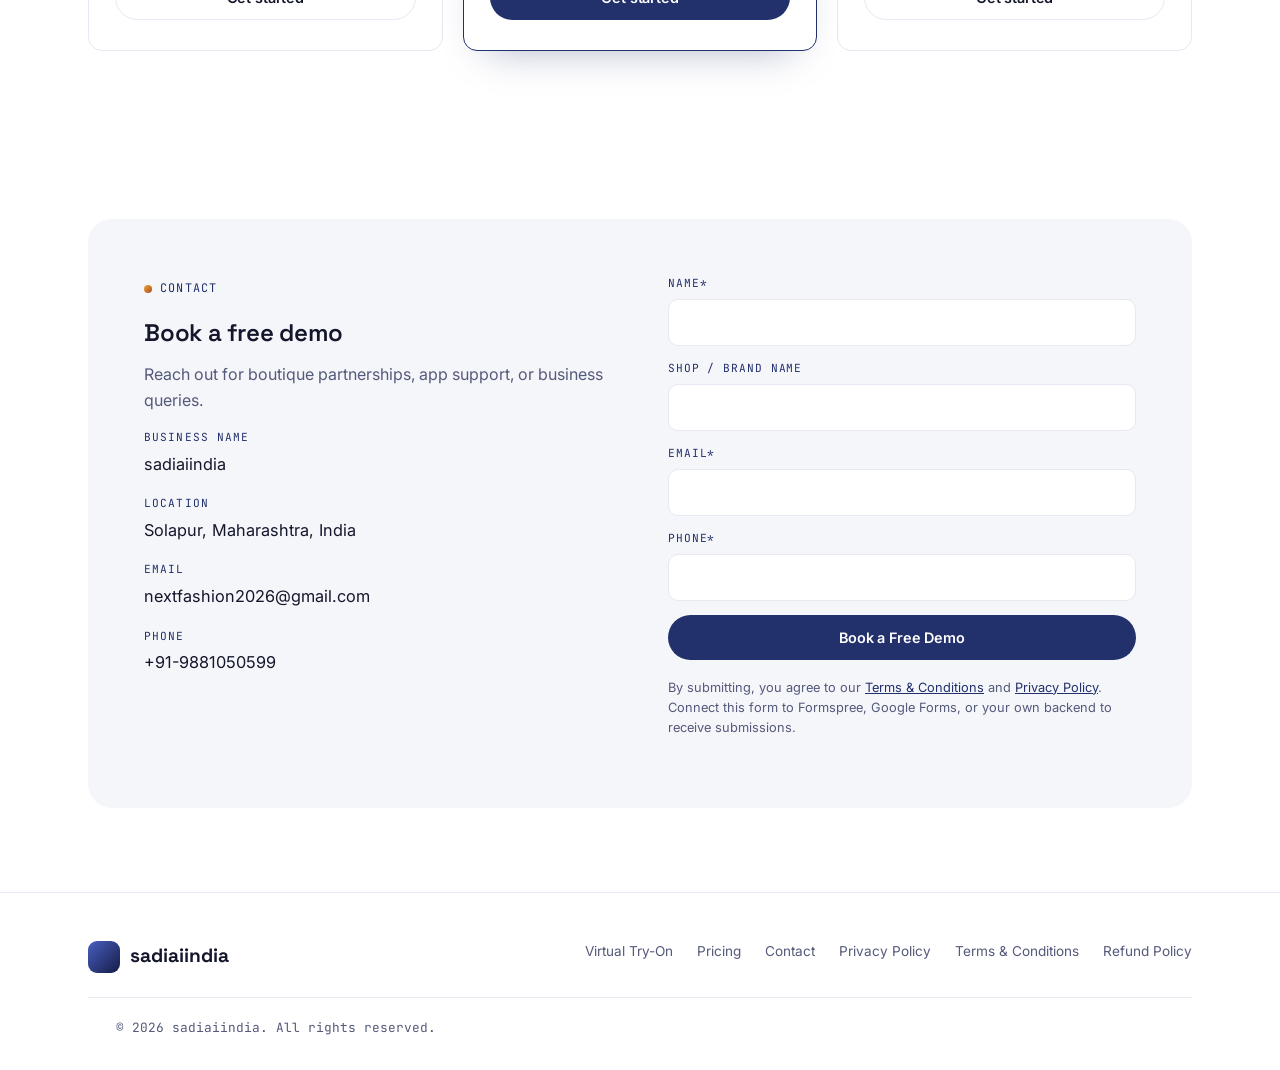
==== commit 3106aecd: "update" ====
--- a/index.html
+++ b/index.html
@@ -288,7 +288,7 @@
       <div class="footer-links">
         <a href="#try-on">Virtual Try-On</a>
         <a href="#pricing">Pricing</a>
-        <a href="#blog">Blog</a>
+       
         <a href="#contact">Contact</a>
         <a href="privacy-policy.html">Privacy Policy</a>
         <a href="terms-and-conditions.html">Terms &amp; Conditions</a>
